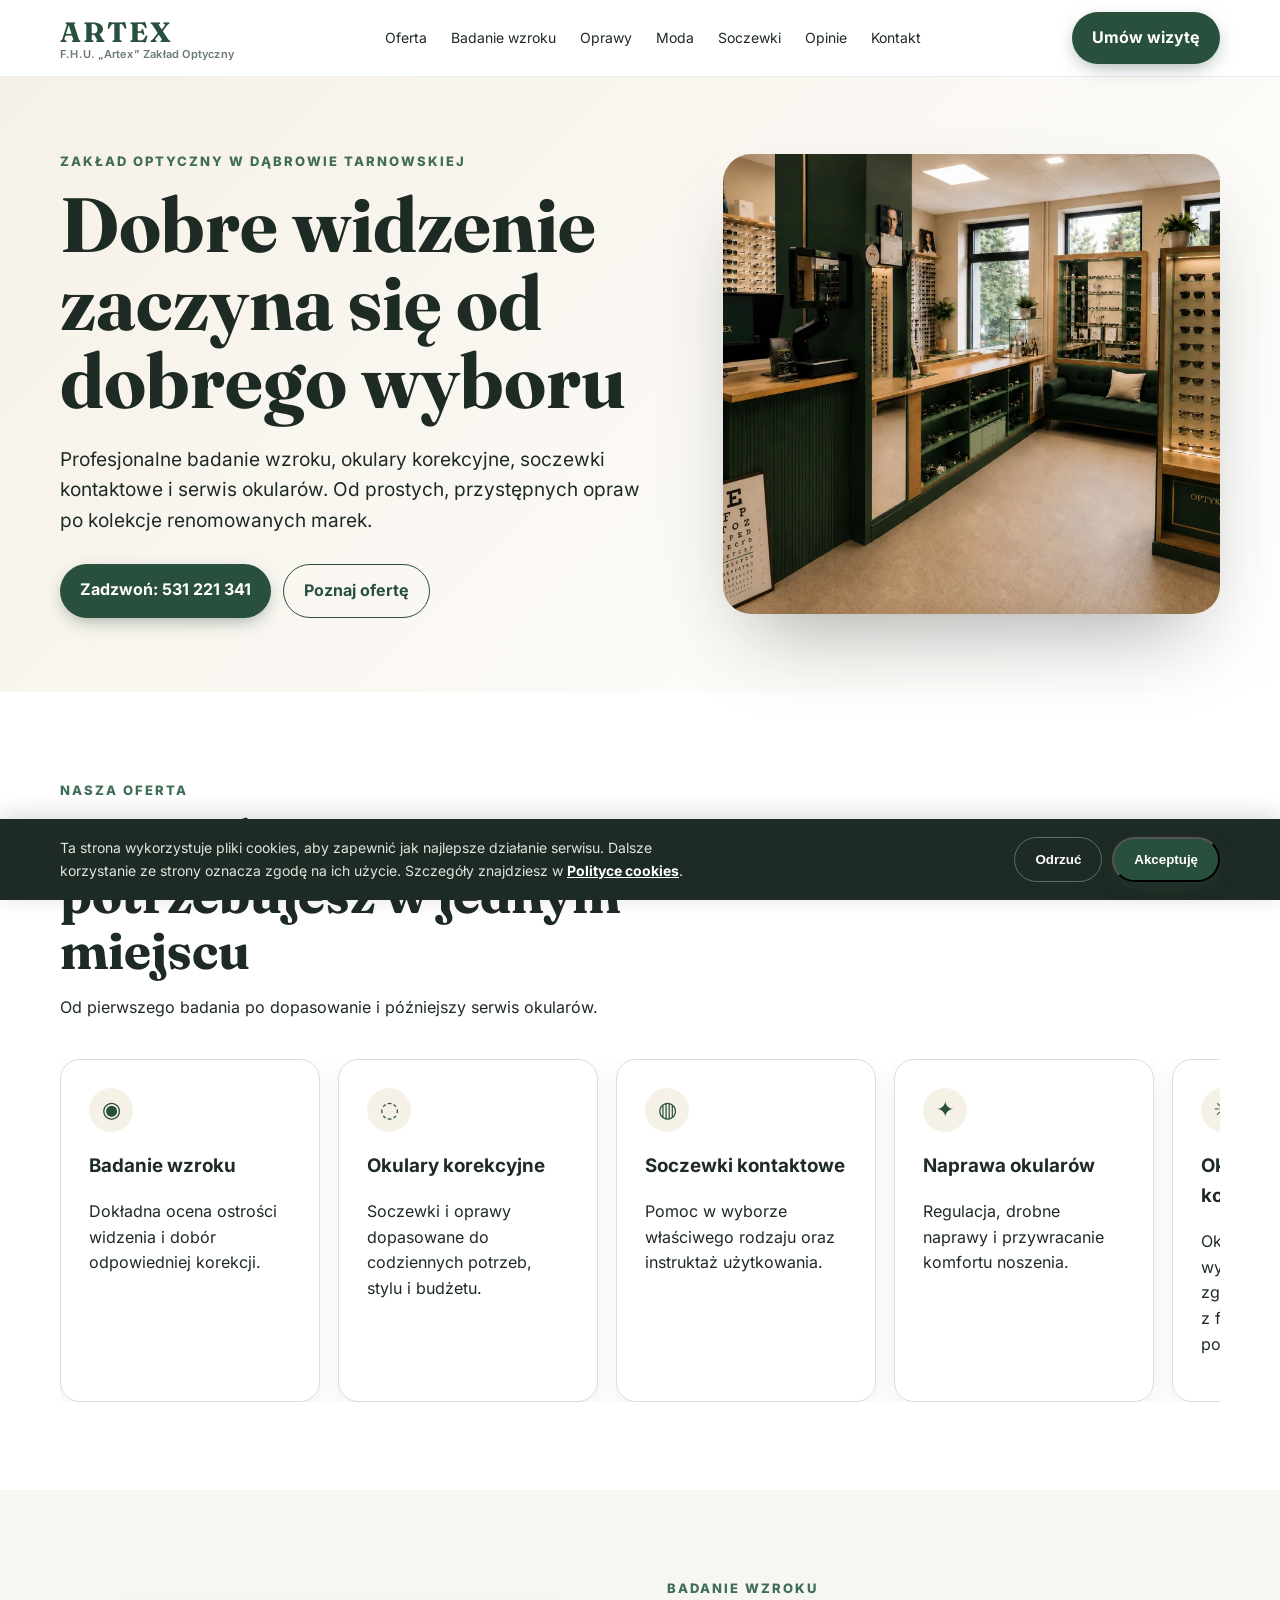
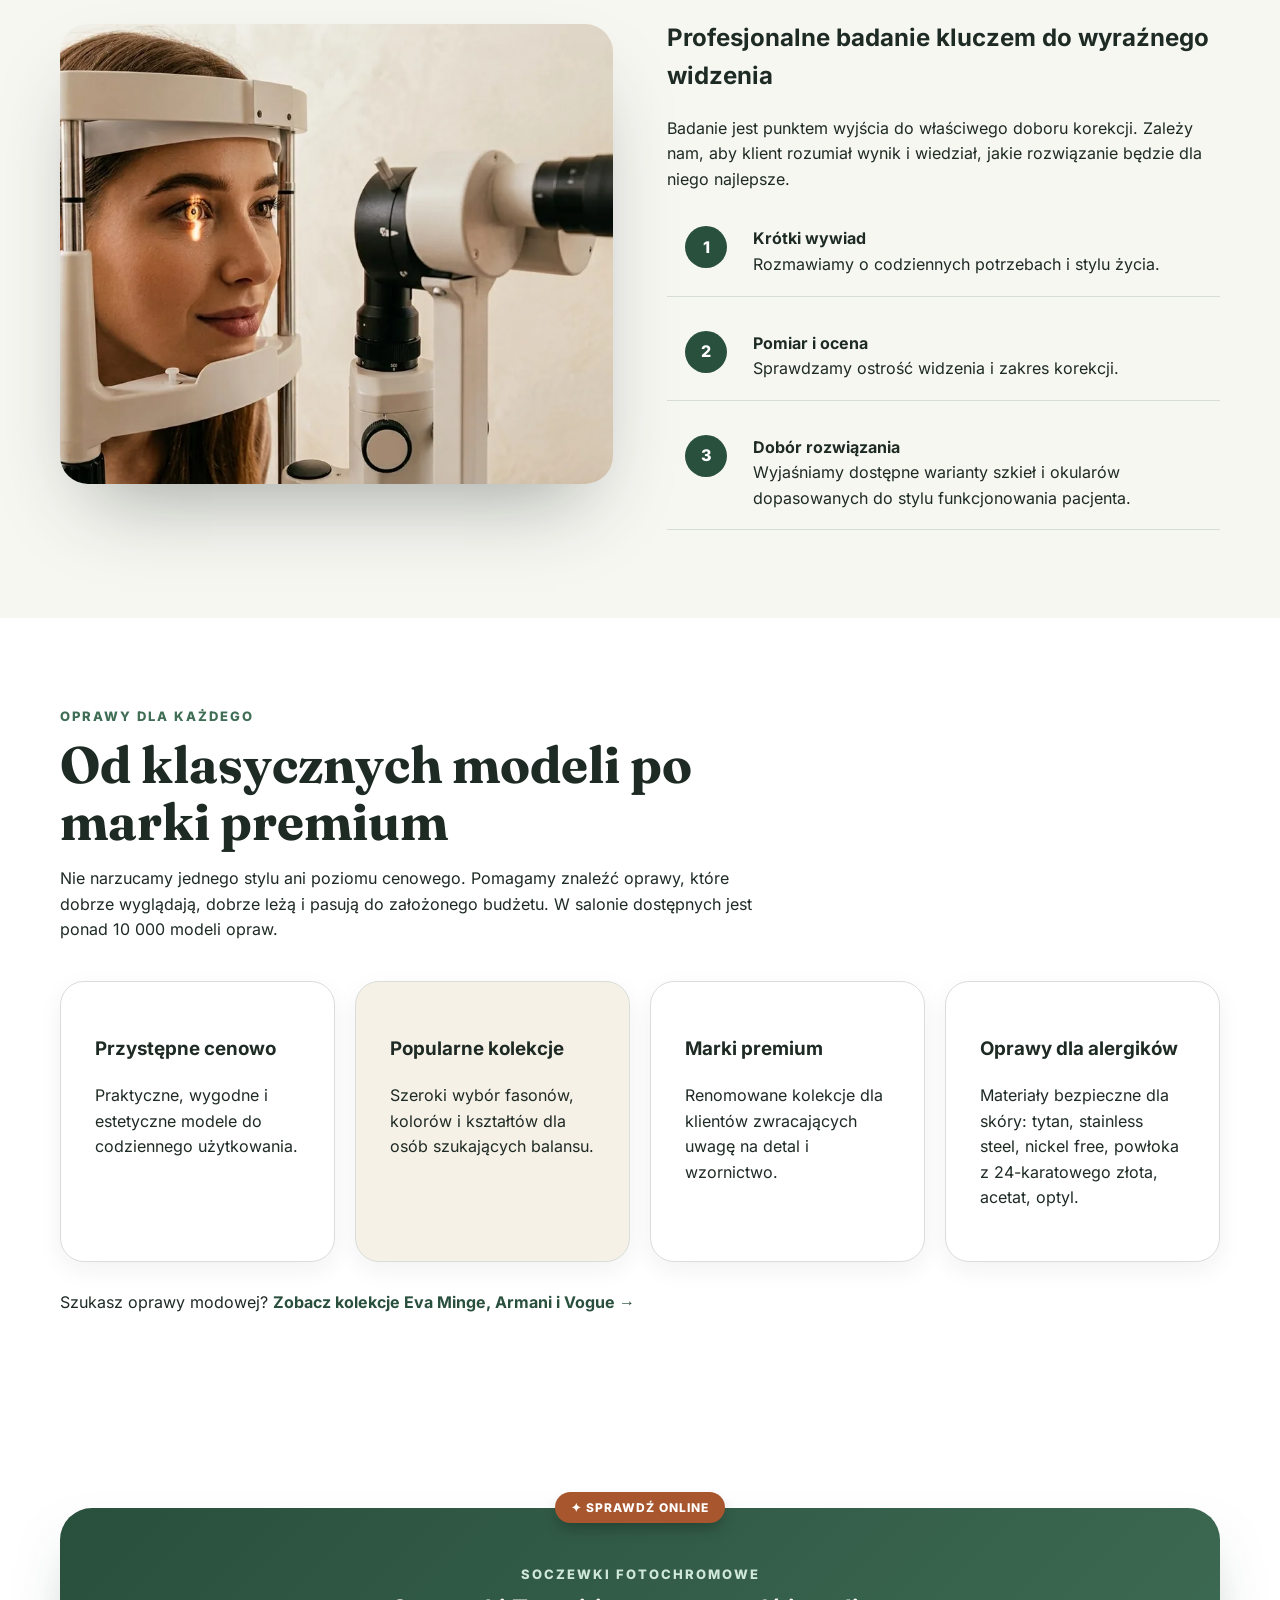
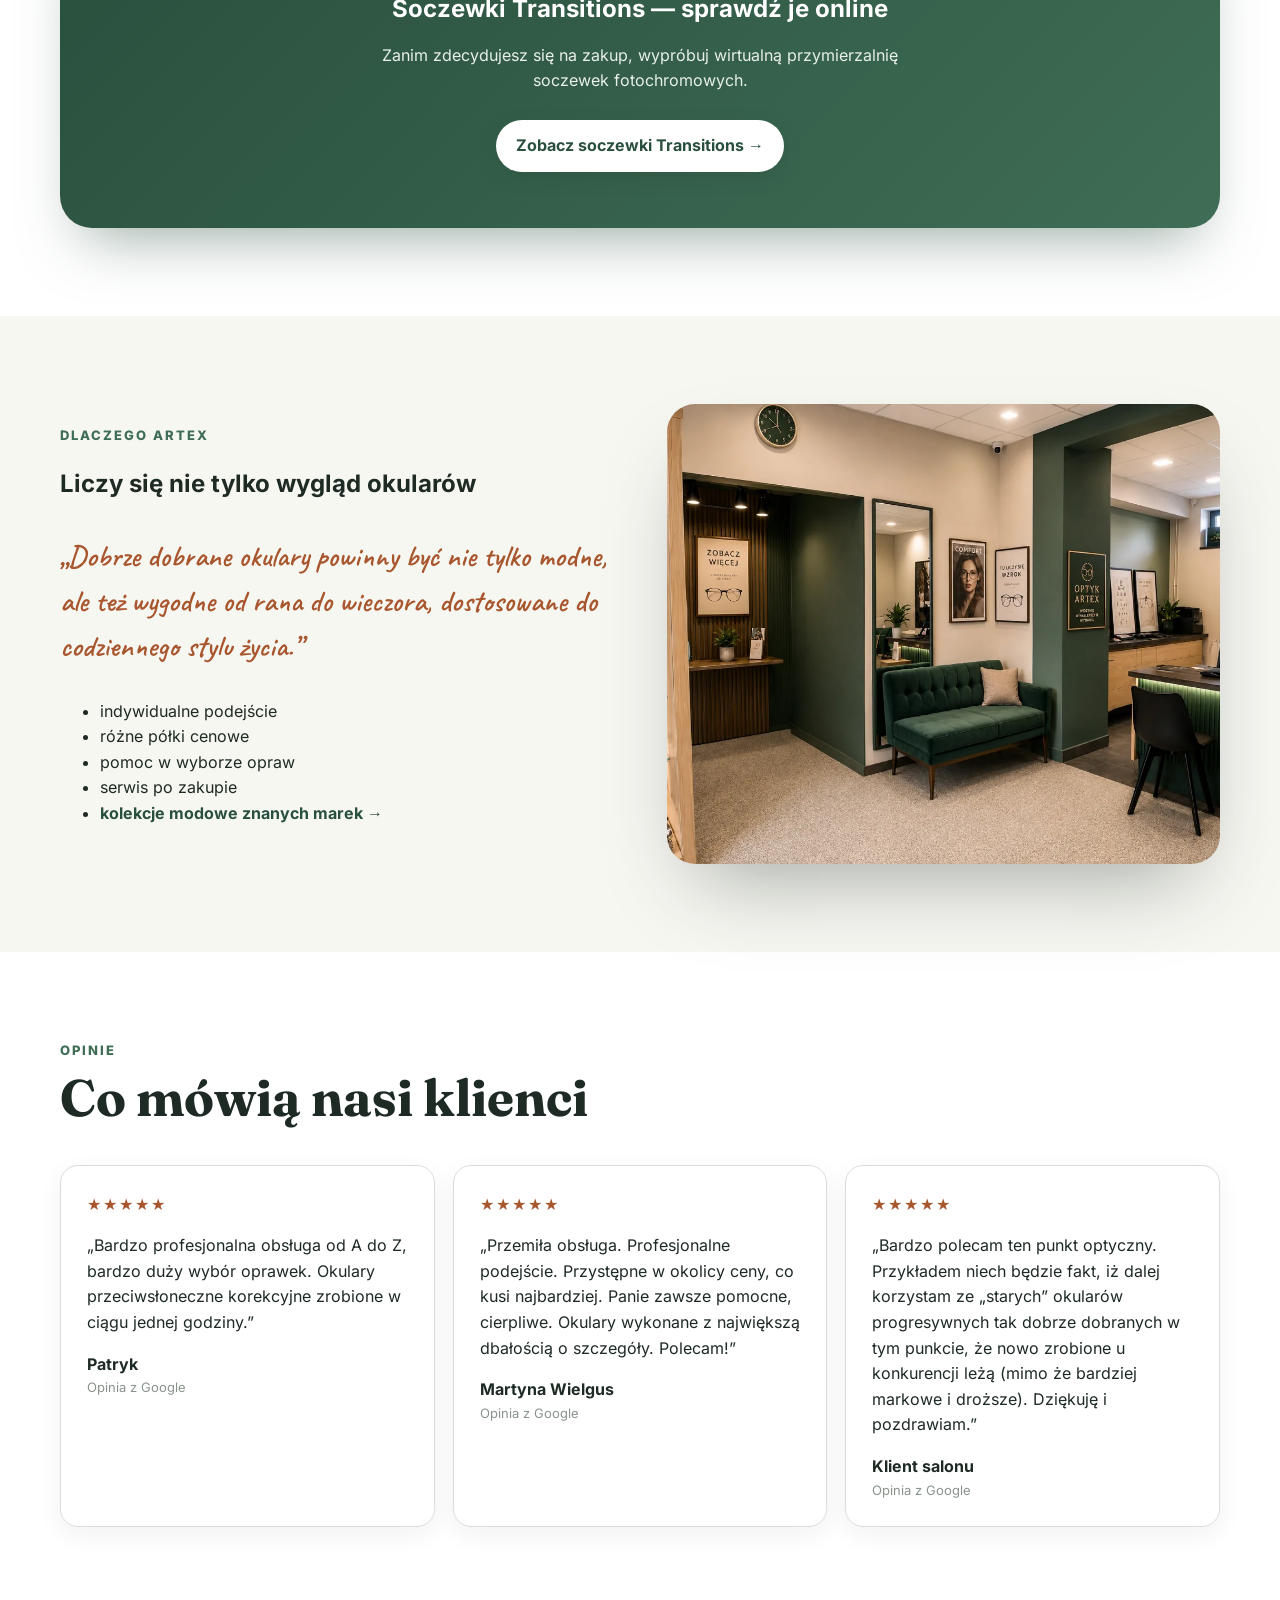
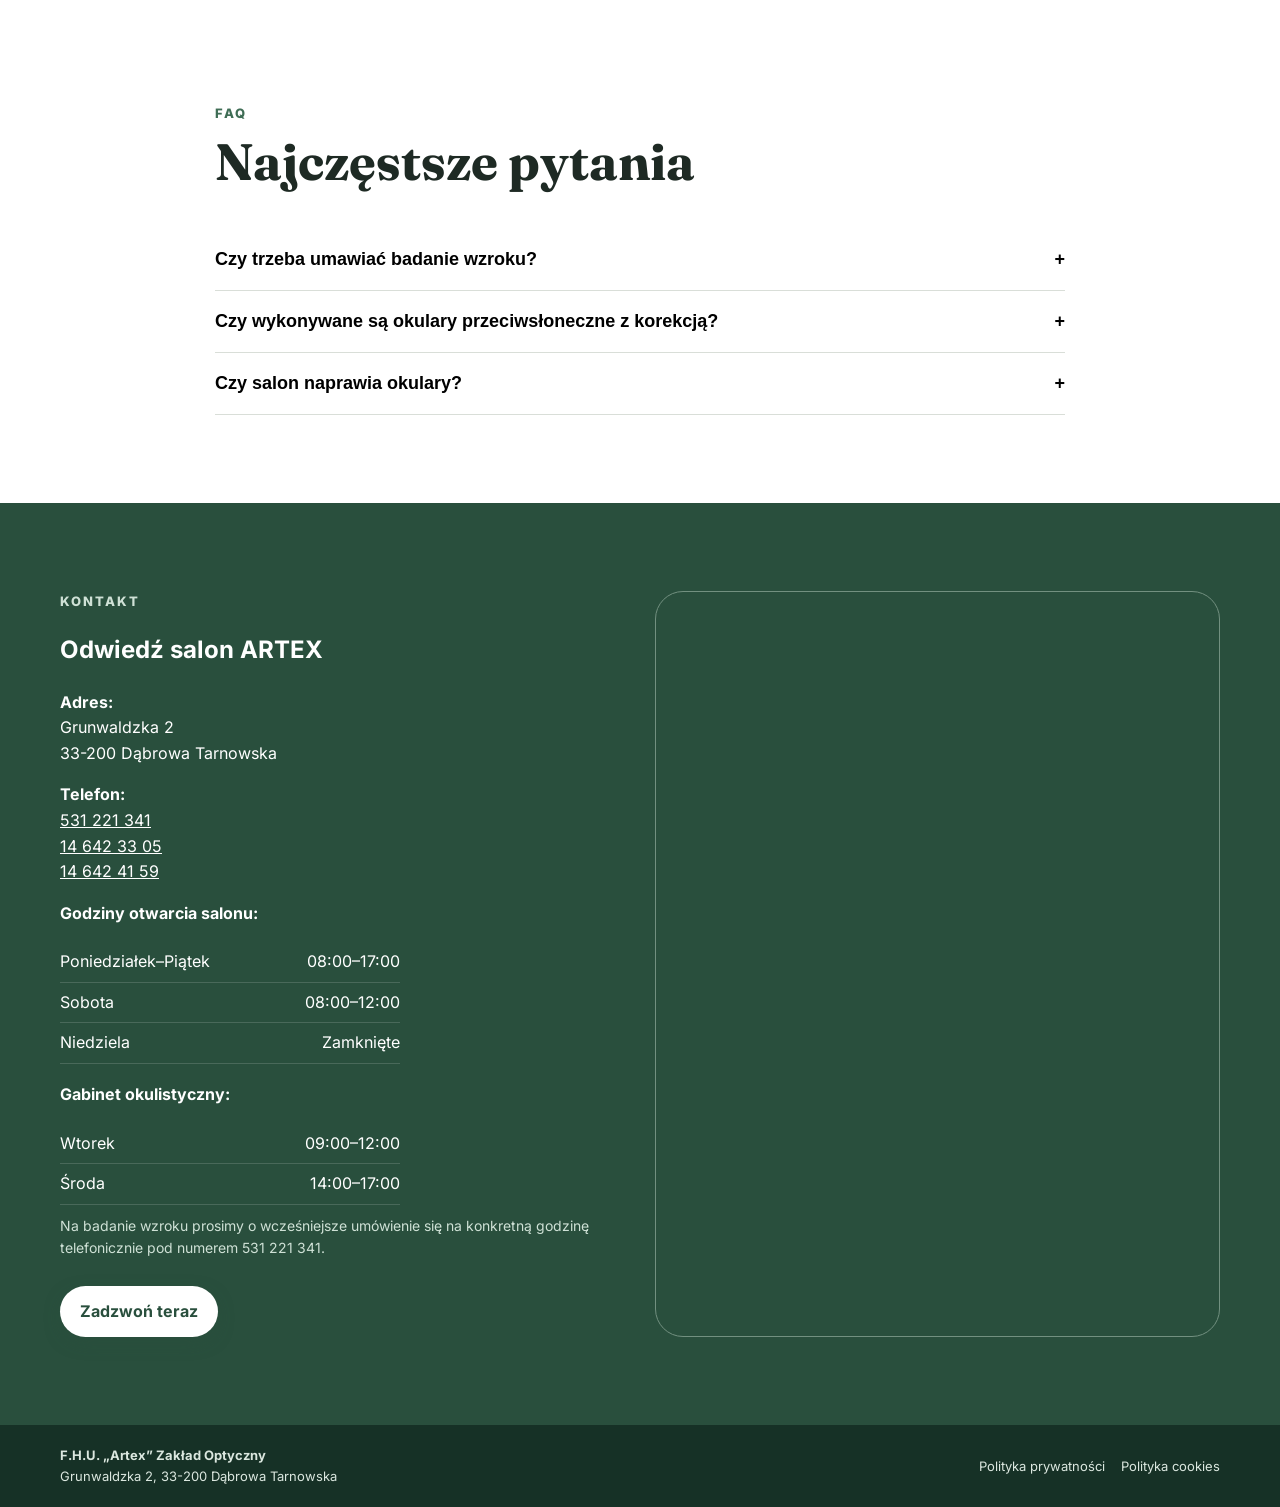
==== index.html @ 6d2b27f8 "Optymalizacja SEO, wydajności i dostępności Adresy i indeksacja: - linki wewnętrzne na czyste adresy" ====
<!doctype html>
<html lang="pl">
<head>
<meta charset="utf-8">
<meta name="viewport" content="width=device-width,initial-scale=1">
<title>Optyk Dąbrowa Tarnowska — ARTEX Zakład Optyczny</title>
<meta name="description" content="F.H.U. „Artex” Zakład Optyczny w Dąbrowie Tarnowskiej — badanie wzroku, okulary korekcyjne, soczewki kontaktowe i naprawa okularów. Ponad 10 000 opraw. Tel. 531 221 341.">
<link rel="canonical" href="https://optyk-artex.pl/">
<meta name="theme-color" content="#294f3d">
<link rel="icon" href="favicon.svg" type="image/svg+xml">
<link rel="apple-touch-icon" href="apple-touch-icon.png">

<meta property="og:type" content="website">
<meta property="og:locale" content="pl_PL">
<meta property="og:site_name" content="ARTEX Zakład Optyczny">
<meta property="og:title" content="Optyk Dąbrowa Tarnowska — ARTEX Zakład Optyczny">
<meta property="og:description" content="Badanie wzroku, okulary korekcyjne, soczewki kontaktowe i naprawa okularów. Ponad 10 000 opraw w salonie przy Grunwaldzkiej 2.">
<meta property="og:url" content="https://optyk-artex.pl/">
<meta property="og:image" content="https://optyk-artex.pl/img/og-artex.jpg">
<meta property="og:image:width" content="1200">
<meta property="og:image:height" content="630">
<meta property="og:image:alt" content="Wnętrze salonu optycznego ARTEX w Dąbrowie Tarnowskiej">
<meta name="twitter:card" content="summary_large_image">

<link rel="preload" as="image" href="img/optyk-artex.webp" fetchpriority="high">
<link rel="preload" as="font" type="font/woff2" href="fonts/inter-var-latin.woff2" crossorigin>
<link rel="preload" as="font" type="font/woff2" href="fonts/fraunces-700-latin.woff2" crossorigin>
<link rel="stylesheet" href="css/style.css">

<script type="application/ld+json">
{
  "@context": "https://schema.org",
  "@graph": [
    {
      "@type": "Optician",
      "@id": "https://optyk-artex.pl/#salon",
      "name": "F.H.U. „Artex” Zakład Optyczny",
      "alternateName": "Optyk ARTEX",
      "url": "https://optyk-artex.pl/",
      "image": "https://optyk-artex.pl/img/og-artex.jpg",
      "logo": "https://optyk-artex.pl/apple-touch-icon.png",
      "description": "Zakład optyczny w Dąbrowie Tarnowskiej: badanie wzroku, okulary korekcyjne, soczewki kontaktowe, okulary przeciwsłoneczne z korekcją i naprawa okularów.",
      "telephone": "+48531221341",
      "additionalProperty": [
        { "@type": "PropertyValue", "name": "Telefon stacjonarny", "value": "+48146423305" },
        { "@type": "PropertyValue", "name": "Telefon stacjonarny", "value": "+48146424159" }
      ],
      "contactPoint": [
        {
          "@type": "ContactPoint",
          "contactType": "customer service",
          "telephone": "+48531221341",
          "availableLanguage": "pl"
        },
        {
          "@type": "ContactPoint",
          "contactType": "customer service",
          "telephone": "+48146423305",
          "availableLanguage": "pl"
        },
        {
          "@type": "ContactPoint",
          "contactType": "customer service",
          "telephone": "+48146424159",
          "availableLanguage": "pl"
        }
      ],
      "sameAs": [
        "https://maps.google.com/?cid=11256137759046834716"
      ],
      "email": "artexzakladoptyczny@gmail.com",
      "vatID": "PL8731335825",
      "taxID": "8731335825",
      "priceRange": "$$",
      "currenciesAccepted": "PLN",
      "address": {
        "@type": "PostalAddress",
        "streetAddress": "Grunwaldzka 2",
        "postalCode": "33-200",
        "addressLocality": "Dąbrowa Tarnowska",
        "addressRegion": "małopolskie",
        "addressCountry": "PL"
      },
      "geo": {
        "@type": "GeoCoordinates",
        "latitude": 50.175195,
        "longitude": 20.984419
      },
      "hasMap": "https://www.google.com/maps/search/?api=1&query=ARTEX+Zak%C5%82ad+Optyczny+Grunwaldzka+2+D%C4%85browa+Tarnowska",
      "areaServed": [
        { "@type": "City", "name": "Dąbrowa Tarnowska" },
        { "@type": "AdministrativeArea", "name": "powiat dąbrowski" }
      ],
      "openingHoursSpecification": [
        {
          "@type": "OpeningHoursSpecification",
          "dayOfWeek": ["Monday","Tuesday","Wednesday","Thursday","Friday"],
          "opens": "08:00",
          "closes": "17:00"
        },
        {
          "@type": "OpeningHoursSpecification",
          "dayOfWeek": "Saturday",
          "opens": "08:00",
          "closes": "12:00"
        }
      ],
      "department": {
        "@type": "MedicalClinic",
        "name": "Gabinet okulistyczny ARTEX",
        "description": "Badanie wzroku po wcześniejszym umówieniu telefonicznym pod numerem 531 221 341.",
        "telephone": "+48531221341",
        "address": {
          "@type": "PostalAddress",
          "streetAddress": "Grunwaldzka 2",
          "postalCode": "33-200",
          "addressLocality": "Dąbrowa Tarnowska",
          "addressRegion": "małopolskie",
          "addressCountry": "PL"
        },
        "openingHoursSpecification": [
          {
            "@type": "OpeningHoursSpecification",
            "dayOfWeek": "Tuesday",
            "opens": "09:00",
            "closes": "12:00"
          },
          {
            "@type": "OpeningHoursSpecification",
            "dayOfWeek": "Wednesday",
            "opens": "14:00",
            "closes": "17:00"
          }
        ]
      },
      "hasOfferCatalog": {
        "@type": "OfferCatalog",
        "name": "Usługi salonu optycznego ARTEX",
        "itemListElement": [
          { "@type": "Offer", "itemOffered": { "@type": "Service", "name": "Badanie wzroku" } },
          { "@type": "Offer", "itemOffered": { "@type": "Service", "name": "Okulary korekcyjne" } },
          { "@type": "Offer", "itemOffered": { "@type": "Service", "name": "Soczewki kontaktowe" } },
          { "@type": "Offer", "itemOffered": { "@type": "Service", "name": "Okulary przeciwsłoneczne z korekcją" } },
          { "@type": "Offer", "itemOffered": { "@type": "Service", "name": "Naprawa i serwis okularów" } }
        ]
      }
    },
    {
      "@type": "WebSite",
      "@id": "https://optyk-artex.pl/#strona",
      "url": "https://optyk-artex.pl/",
      "name": "ARTEX Zakład Optyczny",
      "inLanguage": "pl-PL",
      "publisher": { "@id": "https://optyk-artex.pl/#salon" }
    },
    {
      "@type": "FAQPage",
      "@id": "https://optyk-artex.pl/#faq",
      "mainEntity": [
        {
          "@type": "Question",
          "name": "Czy trzeba umawiać badanie wzroku?",
          "acceptedAnswer": {
            "@type": "Answer",
            "text": "Tak. Badania wzroku wykonujemy we wtorki w godz. 09:00–12:00 oraz w środy w godz. 14:00–17:00. Prosimy o wcześniejsze umówienie się na konkretną godzinę telefonicznie pod numerem 531 221 341."
          }
        },
        {
          "@type": "Question",
          "name": "Czy wykonywane są okulary przeciwsłoneczne z korekcją?",
          "acceptedAnswer": {
            "@type": "Answer",
            "text": "Tak. Okulary słoneczne wykonujemy z korekcją z recepty pacjenta wraz z filtrami UV, możliwe jest wykonanie również okularów sportowych a także z polaryzacją."
          }
        },
        {
          "@type": "Question",
          "name": "Czy salon naprawia okulary?",
          "acceptedAnswer": {
            "@type": "Answer",
            "text": "Tak. Salon oferuje kompleksową obsługę posprzedażową: regulację, naprawę zauszników i flexów, czyszczenie oraz wymianę wsporników (potocznie „nosków”)."
          }
        }
      ]
    }
  ]
}
</script>
</head>
<body>

<nav class="nav"><div class="wrap">
  <a class="brand" href="/">
    <span class="logo">ARTEX</span>
    <span class="legal-name">F.H.U. „Artex” Zakład Optyczny</span>
  </a>
  <div class="links" id="navLinks">
    <a href="/#oferta">Oferta</a>
    <a href="/#badanie">Badanie wzroku</a>
    <a href="/#oprawy">Oprawy</a>
    <a href="/moda">Moda</a>
    <a href="/soczewki">Soczewki</a>
    <a href="/#opinie">Opinie</a>
    <a href="/#kontakt">Kontakt</a>
  </div>
  <div class="nav-actions">
    <a class="btn" href="tel:531221341">Umów wizytę</a>
    <button class="menu-toggle" id="menuToggle" aria-label="Otwórz menu" aria-expanded="false">☰</button>
  </div>
</div></nav>

<header class="hero"><div class="wrap hero-grid">
  <div>
    <div class="eyebrow">Zakład Optyczny w Dąbrowie Tarnowskiej</div>
    <h1>Dobre widzenie zaczyna się od dobrego wyboru</h1>
    <p>Profesjonalne badanie wzroku, okulary korekcyjne, soczewki kontaktowe i serwis okularów. Od prostych, przystępnych opraw po kolekcje renomowanych marek.</p>
    <div class="actions">
      <a class="btn" href="tel:531221341">Zadzwoń: 531 221 341</a>
      <a class="btn alt" href="#oferta">Poznaj ofertę</a>
    </div>
  </div>
  <div class="photo"><img src="img/optyk-artex.webp" alt="Wnętrze salonu optycznego ARTEX przy Grunwaldzkiej 2 w Dąbrowie Tarnowskiej" width="1056" height="784" fetchpriority="high" decoding="async"></div>
</div></header>

<section id="oferta"><div class="wrap">
  <div class="section-head">
    <div class="eyebrow">Nasza oferta</div>
    <h2>Wszystko, czego potrzebujesz w jednym miejscu</h2>
    <p>Od pierwszego badania po dopasowanie i późniejszy serwis okularów.</p>
  </div>
  <div class="cards">
    <article class="card"><div class="icon">◉</div><h3>Badanie wzroku</h3><p>Dokładna ocena ostrości widzenia i dobór odpowiedniej korekcji.</p></article>
    <article class="card"><div class="icon">◌</div><h3>Okulary korekcyjne</h3><p>Soczewki i oprawy dopasowane do codziennych potrzeb, stylu i budżetu.</p></article>
    <article class="card"><div class="icon">◍</div><h3>Soczewki kontaktowe</h3><p>Pomoc w wyborze właściwego rodzaju oraz instruktaż użytkowania.</p></article>
    <article class="card"><div class="icon">✦</div><h3>Naprawa okularów</h3><p>Regulacja, drobne naprawy i przywracanie komfortu noszenia.</p></article>
    <article class="card"><div class="icon">☀</div><h3>Okulary słoneczne z korekcją</h3><p>Okulary przeciwsłoneczne wykonane z korekcją zgodną z receptą klienta, z filtrami UV oraz opcją polaryzacji.</p></article>
  </div>
</div></section>

<section id="badanie" class="soft"><div class="wrap split">
  <div class="photo"><img src="img/badanie-wzroku.webp" alt="Badanie wzroku na lampie szczelinowej w gabinecie salonu ARTEX" width="1200" height="655" loading="lazy" decoding="async"></div>
  <div>
    <div class="eyebrow">Badanie wzroku</div>
    <h2>Profesjonalne badanie kluczem do wyraźnego widzenia</h2>
    <p>Badanie jest punktem wyjścia do właściwego doboru korekcji. Zależy nam, aby klient rozumiał wynik i wiedział, jakie rozwiązanie będzie dla niego najlepsze.</p>
    <div class="steps">
      <div class="step"><div class="num">1</div><div><b>Krótki wywiad</b><br>Rozmawiamy o codziennych potrzebach i stylu życia.</div></div>
      <div class="step"><div class="num">2</div><div><b>Pomiar i ocena</b><br>Sprawdzamy ostrość widzenia i zakres korekcji.</div></div>
      <div class="step"><div class="num">3</div><div><b>Dobór rozwiązania</b><br>Wyjaśniamy dostępne warianty szkieł i okularów dopasowanych do stylu funkcjonowania pacjenta.</div></div>
    </div>
  </div>
</div></section>

<section id="oprawy"><div class="wrap">
  <div class="section-head">
    <div class="eyebrow">Oprawy dla każdego</div>
    <h2>Od klasycznych modeli po marki premium</h2>
    <p>Nie narzucamy jednego stylu ani poziomu cenowego. Pomagamy znaleźć oprawy, które dobrze wyglądają, dobrze leżą i pasują do założonego budżetu. W salonie dostępnych jest ponad 10 000 modeli opraw.</p>
  </div>
  <div class="range">
    <article><h3>Przystępne cenowo</h3><p>Praktyczne, wygodne i estetyczne modele do codziennego użytkowania.</p></article>
    <article><h3>Popularne kolekcje</h3><p>Szeroki wybór fasonów, kolorów i kształtów dla osób szukających balansu.</p></article>
    <article><h3>Marki premium</h3><p>Renomowane kolekcje dla klientów zwracających uwagę na detal i wzornictwo.</p></article>
    <article><h3>Oprawy dla alergików</h3><p>Materiały bezpieczne dla skóry: tytan, stainless steel, nickel free, powłoka z 24-karatowego złota, acetat, optyl.</p></article>
  </div>
  <p style="margin-top:28px">Szukasz oprawy modowej? <a href="/moda" style="color:var(--g);font-weight:700">Zobacz kolekcje Eva Minge, Armani i Vogue →</a></p>
</div></section>

<section><div class="wrap">
  <div class="transitions-banner">
    <div class="transitions-badge">✦ Sprawdź online</div>
    <div class="eyebrow">Soczewki fotochromowe</div>
    <h2>Soczewki Transitions — sprawdź je online</h2>
    <p>Zanim zdecydujesz się na zakup, wypróbuj wirtualną przymierzalnię soczewek fotochromowych.</p>
    <a class="btn" href="/soczewki">Zobacz soczewki Transitions →</a>
  </div>
</div></section>

<section class="soft"><div class="wrap split">
  <div>
    <div class="eyebrow">Dlaczego ARTEX</div>
    <h2>Liczy się nie tylko wygląd okularów</h2>
    <p class="quote">„Dobrze dobrane okulary powinny być nie tylko modne, ale też wygodne od rana do wieczora, dostosowane do codziennego stylu życia.”</p>
    <ul>
      <li>indywidualne podejście</li>
      <li>różne półki cenowe</li>
      <li>pomoc w wyborze opraw</li>
      <li>serwis po zakupie</li>
      <li><a href="/moda" style="color:var(--g);font-weight:700">kolekcje modowe znanych marek →</a></li>
    </ul>
  </div>
  <div class="photo"><img src="img/okulista-artex.webp" alt="Ekspozycja opraw okularowych w salonie ARTEX" width="1156" height="872" loading="lazy" decoding="async"></div>
</div></section>

<section id="opinie"><div class="wrap">
  <div class="section-head">
    <div class="eyebrow">Opinie</div>
    <h2>Co mówią nasi klienci</h2>
  </div>
  <div class="reviews">
    <div class="review">
      <div class="stars">★★★★★</div>
      <p>„Bardzo profesjonalna obsługa od A do Z, bardzo duży wybór oprawek. Okulary przeciwsłoneczne korekcyjne zrobione w ciągu jednej godziny.”</p>
      <b>Patryk</b><div class="source">Opinia z Google</div>
    </div>
    <div class="review">
      <div class="stars">★★★★★</div>
      <p>„Przemiła obsługa. Profesjonalne podejście. Przystępne w okolicy ceny, co kusi najbardziej. Panie zawsze pomocne, cierpliwe. Okulary wykonane z największą dbałością o szczegóły. Polecam!”</p>
      <b>Martyna Wielgus</b><div class="source">Opinia z Google</div>
    </div>
    <div class="review">
      <div class="stars">★★★★★</div>
      <p>„Bardzo polecam ten punkt optyczny. Przykładem niech będzie fakt, iż dalej korzystam ze „starych” okularów progresywnych tak dobrze dobranych w tym punkcie, że nowo zrobione u konkurencji leżą (mimo że bardziej markowe i droższe). Dziękuję i pozdrawiam.”</p>
      <b>Klient salonu</b><div class="source">Opinia z Google</div>
    </div>
  </div>
</div></section>

<section><div class="wrap faq">
  <div class="section-head">
    <div class="eyebrow">FAQ</div>
    <h2>Najczęstsze pytania</h2>
  </div>
  <div class="faq-item">
    <button class="faq-q" aria-expanded="false" aria-controls="faq-a1" id="faq-q1">Czy trzeba umawiać badanie wzroku?<span aria-hidden="true">+</span></button>
    <div class="faq-a" id="faq-a1" role="region" aria-labelledby="faq-q1">Tak. Badania wzroku wykonujemy we wtorki w godz. 09:00–12:00 oraz w środy w godz. 14:00–17:00. Prosimy o wcześniejsze umówienie się na konkretną godzinę telefonicznie pod numerem 531 221 341.</div>
  </div>
  <div class="faq-item">
    <button class="faq-q" aria-expanded="false" aria-controls="faq-a2" id="faq-q2">Czy wykonywane są okulary przeciwsłoneczne z korekcją?<span aria-hidden="true">+</span></button>
    <div class="faq-a" id="faq-a2" role="region" aria-labelledby="faq-q2">Tak. Okulary słoneczne wykonujemy z korekcją z recepty pacjenta wraz z filtrami UV, możliwe jest wykonanie również okularów sportowych a także z polaryzacją.</div>
  </div>
  <div class="faq-item">
    <button class="faq-q" aria-expanded="false" aria-controls="faq-a3" id="faq-q3">Czy salon naprawia okulary?<span aria-hidden="true">+</span></button>
    <div class="faq-a" id="faq-a3" role="region" aria-labelledby="faq-q3">Tak. Salon oferuje kompleksową obsługę posprzedażową: regulację, naprawę zauszników i flexów, czyszczenie oraz wymianę wsporników (potocznie „nosków”).</div>
  </div>
</div></section>

<section id="kontakt" class="contact"><div class="wrap contact-grid">
  <div>
    <div class="eyebrow" style="color:#cfe1d6">Kontakt</div>
    <h2>Odwiedź salon ARTEX</h2>
    <p><b>Adres:</b><br>Grunwaldzka 2<br>33-200 Dąbrowa Tarnowska</p>
    <p><b>Telefon:</b><br><a href="tel:531221341" style="color:white;text-decoration:underline">531 221 341</a><br><a href="tel:146423305" style="color:white;text-decoration:underline">14 642 33 05</a><br><a href="tel:146424159" style="color:white;text-decoration:underline">14 642 41 59</a></p>
    <p><b>Godziny otwarcia salonu:</b></p>
    <ul class="hours">
      <li><span>Poniedziałek–Piątek</span><span>08:00–17:00</span></li>
      <li><span>Sobota</span><span>08:00–12:00</span></li>
      <li><span>Niedziela</span><span>Zamknięte</span></li>
    </ul>
    <p style="margin-top:18px"><b>Gabinet okulistyczny:</b></p>
    <ul class="hours">
      <li><span>Wtorek</span><span>09:00–12:00</span></li>
      <li><span>Środa</span><span>14:00–17:00</span></li>
    </ul>
    <p style="margin-top:10px;font-size:14px;color:#cfe1d6">Na badanie wzroku prosimy o wcześniejsze umówienie się na konkretną godzinę telefonicznie pod numerem 531 221 341.</p>
    <a class="btn" style="background:white;color:var(--g);margin-top:12px" href="tel:531221341">Zadzwoń teraz</a>
  </div>
  <div class="map-embed"><iframe src="https://www.google.com/maps/embed?pb=!1m18!1m12!1m3!1d3463.5591225397366!2d20.984419100000004!3d50.175194999999995!2m3!1f0!2f0!3f0!3m2!1i1024!2i768!4f13.1!3m3!1m2!1s0x473d7f13b22c8687%3A0x9c35d5a77ed91a1c!2s%22ARTEX%22%20Zak%C5%82ad%20Optyczny!5e1!3m2!1spl!2spl!4v1786120829022!5m2!1spl!2spl" allowfullscreen="" loading="lazy" referrerpolicy="strict-origin-when-cross-origin" title="Mapa – salon ARTEX Zakład Optyczny, Grunwaldzka 2, Dąbrowa Tarnowska"></iframe></div>
</div></section>

<footer class="footer"><div class="wrap">
  <div><b>F.H.U. „Artex” Zakład Optyczny</b><br>Grunwaldzka 2, 33-200 Dąbrowa Tarnowska</div>
  <div class="footer-links">
    <a href="/polityka-prywatnosci">Polityka prywatności</a>
    <a href="/polityka-cookies">Polityka cookies</a>
  </div>
</div></footer>

<script src="js/main.js" defer></script>
</body>
</html>
---- css/style.css ----
/* Fonty hostowane lokalnie (SIL Open Font License).
   Obciete do znakow lacinskich i polskich; Inter jako font zmienny. */
@font-face{font-family:'Inter';font-style:normal;font-weight:100 900;font-display:swap;src:url('../fonts/inter-var-latin.woff2') format('woff2');unicode-range:U+0000-00FF, U+0131, U+0152-0153, U+02BB-02BC, U+02C6, U+02DA, U+02DC, U+0304, U+0308, U+0329, U+2000-206F, U+20AC, U+2122, U+2191, U+2193, U+2212, U+2215, U+FEFF, U+FFFD}
@font-face{font-family:'Inter';font-style:normal;font-weight:100 900;font-display:swap;src:url('../fonts/inter-var-latin-ext.woff2') format('woff2');unicode-range:U+0100-02BA, U+02BD-02C5, U+02C7-02CC, U+02CE-02D7, U+02DD-02FF, U+0304, U+0308, U+0329, U+1D00-1DBF, U+1E00-1E9F, U+1EF2-1EFF, U+2020, U+20A0-20AB, U+20AD-20C0, U+2113, U+2C60-2C7F, U+A720-A7FF}
@font-face{font-family:'Fraunces';font-style:normal;font-weight:700;font-display:swap;src:url('../fonts/fraunces-700-latin.woff2') format('woff2');unicode-range:U+0000-00FF, U+0131, U+0152-0153, U+02BB-02BC, U+02C6, U+02DA, U+02DC, U+0304, U+0308, U+0329, U+2000-206F, U+20AC, U+2122, U+2191, U+2193, U+2212, U+2215, U+FEFF, U+FFFD}
@font-face{font-family:'Fraunces';font-style:normal;font-weight:700;font-display:swap;src:url('../fonts/fraunces-700-latin-ext.woff2') format('woff2');unicode-range:U+0100-02BA, U+02BD-02C5, U+02C7-02CC, U+02CE-02D7, U+02DD-02FF, U+0304, U+0308, U+0329, U+1D00-1DBF, U+1E00-1E9F, U+1EF2-1EFF, U+2020, U+20A0-20AB, U+20AD-20C0, U+2113, U+2C60-2C7F, U+A720-A7FF}
@font-face{font-family:'Caveat';font-style:normal;font-weight:600;font-display:swap;src:url('../fonts/caveat-600-latin.woff2') format('woff2');unicode-range:U+0000-00FF, U+0131, U+0152-0153, U+02BB-02BC, U+02C6, U+02DA, U+02DC, U+0304, U+0308, U+0329, U+2000-206F, U+20AC, U+2122, U+2191, U+2193, U+2212, U+2215, U+FEFF, U+FFFD}
@font-face{font-family:'Caveat';font-style:normal;font-weight:600;font-display:swap;src:url('../fonts/caveat-600-latin-ext.woff2') format('woff2');unicode-range:U+0100-02BA, U+02BD-02C5, U+02C7-02CC, U+02CE-02D7, U+02DD-02FF, U+0304, U+0308, U+0329, U+1D00-1DBF, U+1E00-1E9F, U+1EF2-1EFF, U+2020, U+20A0-20AB, U+20AD-20C0, U+2113, U+2C60-2C7F, U+A720-A7FF}
:root{--g:#294f3d;--g2:#3f6d55;--accent:#a8562e;--cream:#f6f1e7;--ink:#1e2a24;--line:#d9ded8;--white:#fff;--display:"Fraunces","Georgia",serif;--hand:"Caveat","Segoe Script",cursive}
*{box-sizing:border-box}
html{scroll-behavior:smooth}
body{margin:0;font-family:Inter,Arial,sans-serif;color:var(--ink);background:#fff;line-height:1.6;overflow-x:hidden}
a{text-decoration:none;color:inherit}
.wrap{width:min(1160px,92%);margin:auto}

.nav{position:sticky;top:0;z-index:20;background:rgba(255,255,255,.96);border-bottom:1px solid #eee}
.nav .wrap{min-height:76px;display:flex;align-items:center;justify-content:space-between;gap:12px;padding:12px 0}
.brand{display:flex;flex-direction:column;line-height:1.15;min-width:0;flex:0 1 auto}
.logo{font-family:var(--display);font-size:28px;font-weight:700;letter-spacing:2px;color:var(--g);white-space:nowrap}
.legal-name{font-size:11px;letter-spacing:.2px;color:#6b7c72;font-weight:600;white-space:nowrap;overflow:hidden;text-overflow:ellipsis;max-width:100%}
.links{display:flex;gap:24px;font-size:14px}
.links a.active{color:var(--g);font-weight:700}
.nav-actions{display:flex;align-items:center;gap:10px;flex-shrink:0}
.menu-toggle{display:none;width:44px;height:44px;border:1px solid var(--line);background:none;border-radius:10px;cursor:pointer;font-size:20px;color:var(--g);align-items:center;justify-content:center}

.btn{display:inline-block;padding:13px 20px;border-radius:999px;background:var(--g);color:white;font-weight:700;box-shadow:0 6px 20px -6px rgba(41,79,61,.55);transition:transform .2s ease,box-shadow .2s ease}
.btn:hover{transform:translateY(-2px);box-shadow:0 10px 24px -6px rgba(41,79,61,.65)}
.btn.alt{background:transparent;color:var(--g);border:1px solid var(--g);box-shadow:none}
.btn.alt:hover{background:var(--g);color:#fff}

.hero{background:linear-gradient(135deg,var(--cream),#fff);padding:74px 0}
.hero-grid{display:grid;grid-template-columns:1.1fr .9fr;gap:56px;align-items:center}
.eyebrow{font-size:13px;letter-spacing:2px;text-transform:uppercase;color:var(--g2);font-weight:800}
.hero h1{font:700 clamp(44px,6vw,78px)/1.02 var(--display);margin:14px 0 24px}
.hero p{font-size:19px;max-width:630px}
.actions{display:flex;gap:12px;margin-top:28px;flex-wrap:wrap}
.placeholder{min-height:460px;border:1px dashed #8fa697;background:repeating-linear-gradient(45deg,#eef2ed,#eef2ed 12px,#f7f9f6 12px,#f7f9f6 24px);display:grid;place-items:center;border-radius:28px;color:var(--g);text-align:center;font-weight:700}
.photo{border-radius:28px;overflow:hidden;min-height:460px;box-shadow:0 40px 80px -30px rgba(30,42,36,.4)}
.photo img{display:block;width:100%;height:100%;min-height:460px;object-fit:cover}

section{padding:88px 0}
.section-head{max-width:720px;margin-bottom:38px}
.section-head h2{font:700 clamp(34px,4vw,52px)/1.1 var(--display);margin:10px 0}

.cards{display:flex;gap:18px;overflow-x:auto;cursor:grab;scroll-snap-type:x proximity;-webkit-overflow-scrolling:touch;scrollbar-width:none}
.cards.dragging{cursor:grabbing;scroll-snap-type:none;user-select:none}
.cards .card{flex:0 0 260px;scroll-snap-align:start}
.cards::-webkit-scrollbar{display:none}
.card{border:1px solid var(--line);border-radius:20px;padding:28px;background:#fff;box-shadow:0 8px 24px rgba(30,42,36,.06);transition:transform .25s ease,box-shadow .25s ease}
.card:hover{transform:translateY(-4px);box-shadow:0 16px 32px rgba(30,42,36,.14)}
.card .icon{width:44px;height:44px;border-radius:50%;display:grid;place-items:center;background:var(--cream);color:var(--g);font-size:22px}

.split{display:grid;grid-template-columns:1fr 1fr;gap:54px;align-items:center}
.soft{background:#f7f7f2}
.steps{display:grid;gap:16px}
.step{display:grid;grid-template-columns:52px 1fr;gap:16px;padding:18px;border-bottom:1px solid #d7ddd7}
.num{width:42px;height:42px;border-radius:50%;background:var(--g);color:white;display:grid;place-items:center;font-weight:800}

.range{display:grid;grid-template-columns:repeat(4,1fr);gap:20px}
.range article{padding:34px;border-radius:24px;background:white;border:1px solid var(--line);box-shadow:0 8px 24px rgba(30,42,36,.06);transition:transform .25s ease,box-shadow .25s ease}
.range article:hover{transform:translateY(-4px);box-shadow:0 16px 32px rgba(30,42,36,.14)}
.range article:nth-child(2){background:var(--cream)}

.quote{font:600 30px/1.5 var(--hand);color:var(--accent)}

.transitions-banner{position:relative;text-align:center;padding:56px 40px;border-radius:32px;background:linear-gradient(135deg,var(--g),var(--g2));color:#fff;box-shadow:0 30px 60px -24px rgba(41,79,61,.5)}
.transitions-banner .eyebrow{color:#cfe8da}
.transitions-banner h2{color:#fff;margin:6px 0 14px}
.transitions-banner p{margin:0 auto 26px;max-width:560px;color:#e7f0ea}
.transitions-banner .btn{background:#fff;color:var(--g)}
.transitions-banner .btn:hover{background:#f2f2f2;color:var(--g)}
.transitions-badge{position:absolute;top:-16px;left:50%;transform:translateX(-50%);background:var(--accent);color:#fff;font-size:12px;font-weight:800;letter-spacing:1px;text-transform:uppercase;padding:6px 16px;border-radius:999px;box-shadow:0 8px 16px -4px rgba(0,0,0,.3)}

.brands{display:grid;grid-template-columns:repeat(auto-fit,minmax(220px,1fr));gap:18px}
.brand-card{border:1px solid var(--line);border-radius:20px;overflow:hidden;background:#fff;box-shadow:0 8px 24px rgba(30,42,36,.06);transition:transform .25s ease,box-shadow .25s ease}
.brand-card:hover{transform:translateY(-4px);box-shadow:0 16px 32px rgba(30,42,36,.14)}
.brand-card .placeholder{min-height:240px;border-radius:0;border:0}
.logo-tile{min-height:240px;display:flex;align-items:center;justify-content:center;background:#111}
.logo-tile.light{background:#fff}
.logo-tile img{width:auto;height:auto;max-width:60%;max-height:144px;object-fit:contain}
.brand-info{padding:22px}

.reviews{display:grid;grid-template-columns:repeat(3,1fr);gap:18px}
.review{padding:26px;border-radius:18px;background:white;border:1px solid var(--line);box-shadow:0 8px 24px rgba(30,42,36,.06);transition:transform .25s ease,box-shadow .25s ease}
.review:hover{transform:translateY(-4px);box-shadow:0 16px 32px rgba(30,42,36,.14)}
.review .stars{color:var(--accent);letter-spacing:2px}
.review .source{color:#8a948d;font-size:13px}

.faq{max-width:850px}
.faq-item{border-bottom:1px solid var(--line)}
.faq-q{width:100%;border:0;background:none;padding:20px 0;display:flex;justify-content:space-between;font-size:18px;text-align:left;font-weight:700;cursor:pointer}
.faq-a{display:none;padding:0 0 20px;color:#53615a}
.faq-item.open .faq-a{display:block}

.contact{background:var(--g);color:white}
.contact-grid{display:grid;grid-template-columns:1fr 1fr;gap:30px;align-items:stretch}
.contact .placeholder{min-height:320px;background:#244636;border-color:#729080;color:#fff}
.map-embed{position:relative;min-height:320px;border-radius:28px;overflow:hidden;border:1px solid #729080}
.map-embed iframe{position:absolute;inset:0;width:100%;height:100%;border:0}
.map-fallback{position:absolute;inset:0;display:flex;flex-direction:column;align-items:center;justify-content:center;text-align:center;gap:14px;padding:24px;color:#fff}
.map-fallback p{margin:0;max-width:320px;font-size:14px;color:#cfe1d6}
.hours{list-style:none;padding:0;margin:14px 0 0}
.hours li{display:flex;justify-content:space-between;gap:16px;max-width:340px;padding:7px 0;border-bottom:1px solid rgba(255,255,255,.15)}

.footer{background:#163126;color:#dbe7df;padding:20px 0;font-size:13px}
.footer .wrap{display:flex;justify-content:space-between;align-items:center;gap:16px 24px;flex-wrap:wrap}
.footer b{font-size:13px;font-weight:700}
.footer-links{display:flex;gap:16px}
.footer-links a:hover{text-decoration:underline}

.notfound{max-width:720px;padding:20px 0 10px}
.notfound h1{font:700 clamp(38px,5vw,64px)/1.05 var(--display);margin:14px 0 20px}
.notfound p{font-size:18px}
.range article h3 a{color:var(--g);text-decoration:underline;text-underline-offset:3px}
.range article h3 a:hover{color:var(--g2)}
.notfound-kontakt{margin-top:40px;padding:26px 28px;border-radius:20px;background:var(--cream);font-size:15px}
.notfound-kontakt p{margin:0 0 10px}
.notfound-kontakt p:last-child{margin-bottom:0}
.notfound-kontakt a{color:var(--g);font-weight:700;text-decoration:underline}

.legal{max-width:760px;margin:0 auto}
.legal h2{font:700 26px/1.3 var(--display);margin:40px 0 14px}
.legal h2:first-of-type{margin-top:0}
.legal h3{font-size:17px;margin:22px 0 8px}
.legal p{margin:0 0 14px}
.legal ul{margin:0 0 14px;padding-left:20px}
.legal li{margin-bottom:6px}
.legal .updated{color:#8a948d;font-size:14px;margin-bottom:30px}

.cookie-banner{position:fixed;left:0;right:0;bottom:0;z-index:50;background:var(--ink);color:#fff;box-shadow:0 -4px 24px rgba(0,0,0,.15)}
.cookie-banner-inner{display:flex;align-items:center;justify-content:space-between;gap:20px;flex-wrap:wrap;padding:18px 0}
.cookie-banner p{margin:0;font-size:14px;color:#dbe7df;max-width:640px}
.cookie-banner p a{color:#fff;font-weight:700;text-decoration:underline}
.cookie-banner-actions{display:flex;gap:10px;flex-shrink:0}
.cookie-banner .btn.alt{border-color:#5c6f66;color:#fff}

@media(max-width:1100px){
  .range{grid-template-columns:repeat(2,1fr)}
  .brands{grid-template-columns:1fr 1fr}
  .links{gap:15px;font-size:13px}
  .links a{white-space:nowrap}
}
@media(max-width:850px){
  .links{position:absolute;top:100%;left:0;right:0;background:#fff;flex-direction:column;gap:0;padding:8px 0;border-bottom:1px solid #eee;display:none}
  .links.open{display:flex}
  .links a{padding:14px 24px}
  .menu-toggle{display:flex}
  .hero-grid,.split,.contact-grid{grid-template-columns:1fr}
  .cards .card{flex-basis:70%}
  .range,.reviews,.brands{grid-template-columns:1fr}
  .placeholder{min-height:320px}
  .legal-name{max-width:150px}
  .nav-actions .btn{padding:11px 16px;font-size:13px}
  .hero{padding-top:48px}
}
@media(max-width:560px){
  .cards .card{flex-basis:82%}
  .hero h1{font-size:46px}
}
@media(max-width:400px){
  .legal-name{display:none}
  .nav .wrap{gap:8px}
  .nav-actions{gap:6px}
  .nav-actions .btn{padding:9px 12px;font-size:12px}
  .logo{font-size:24px}
}
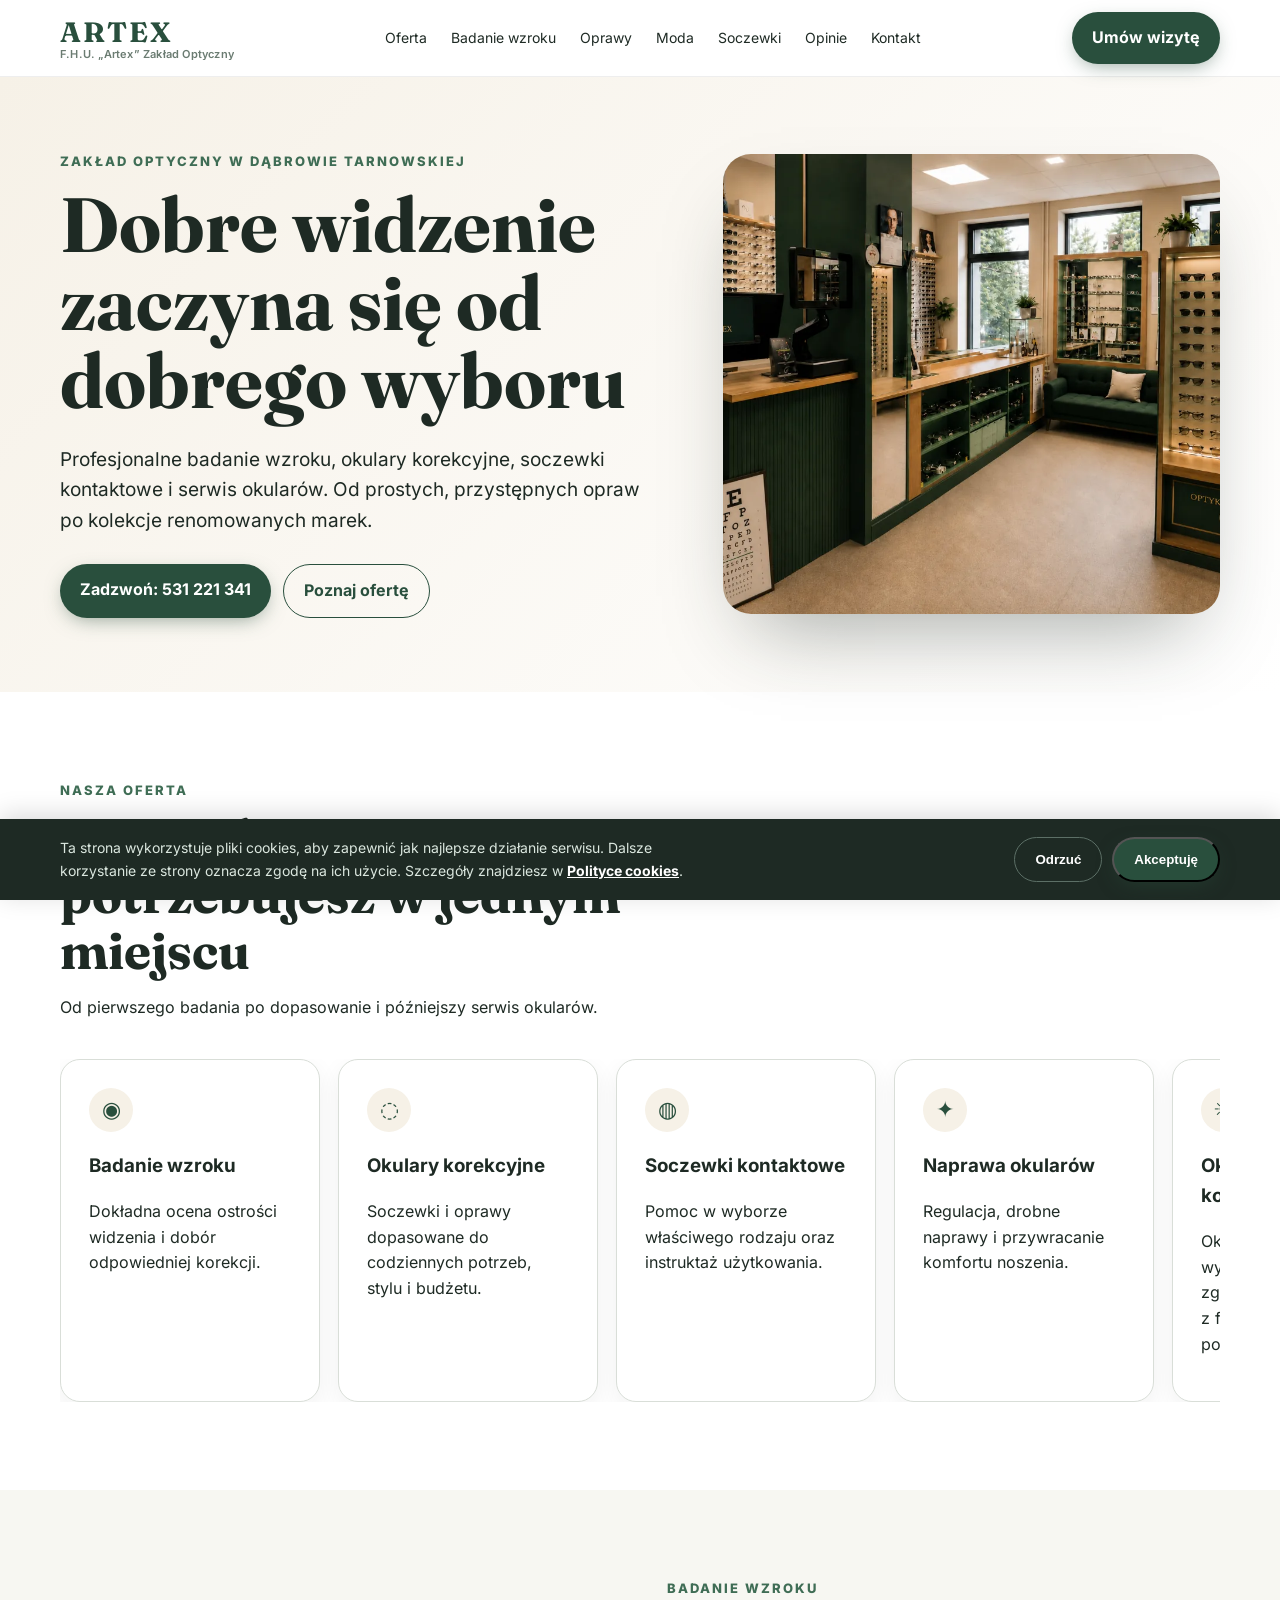
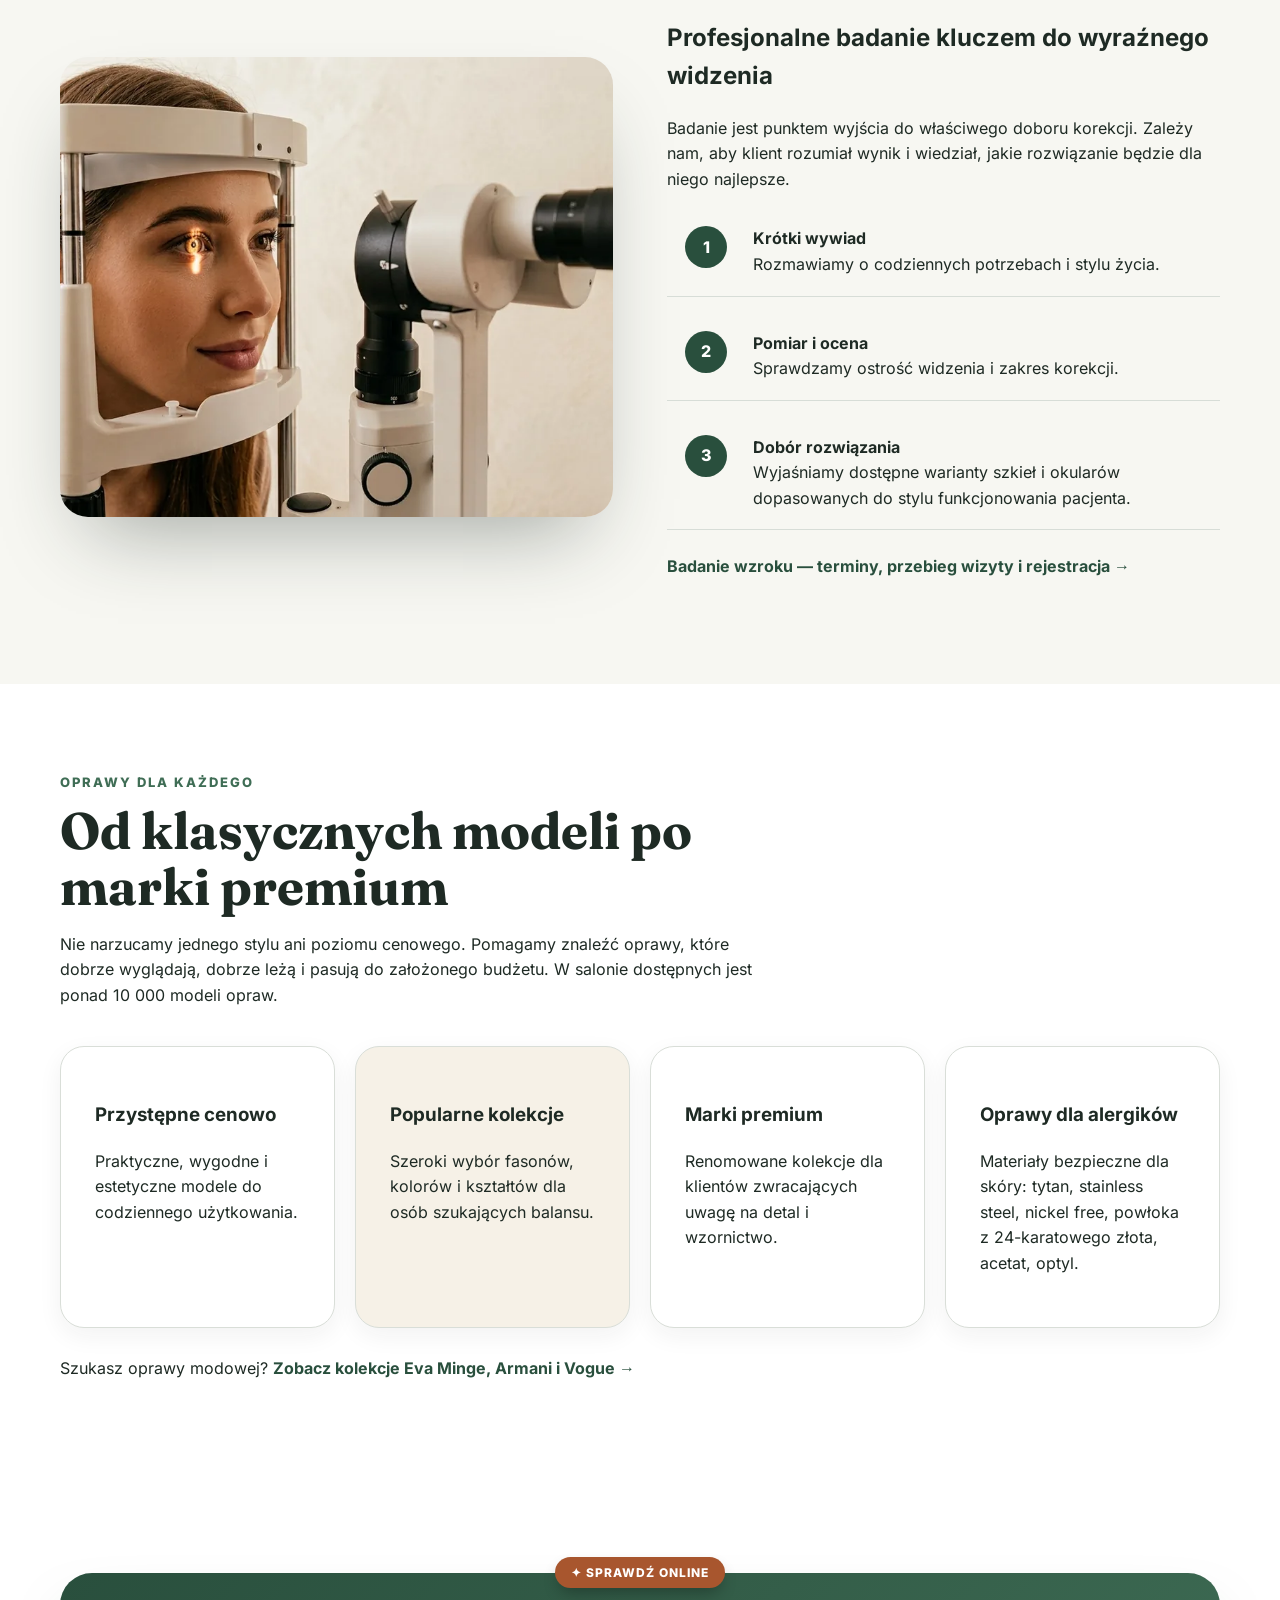
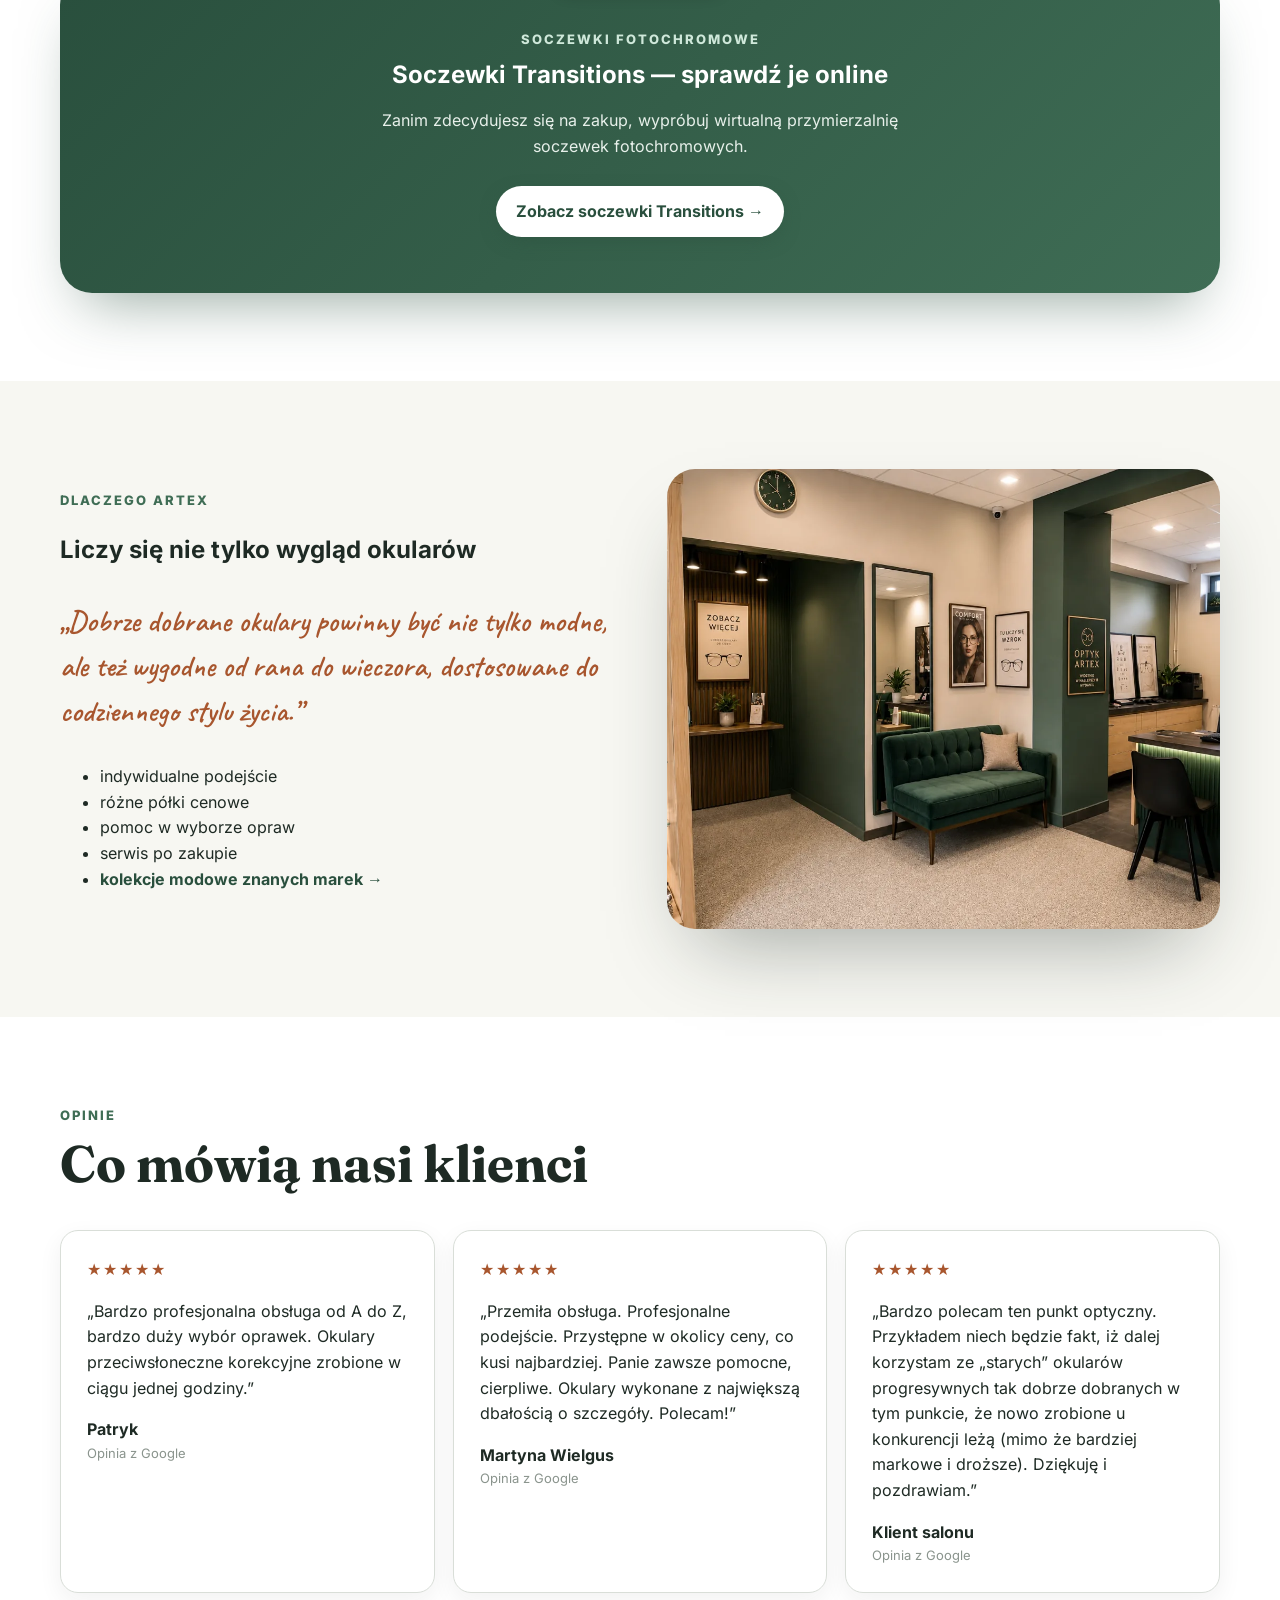
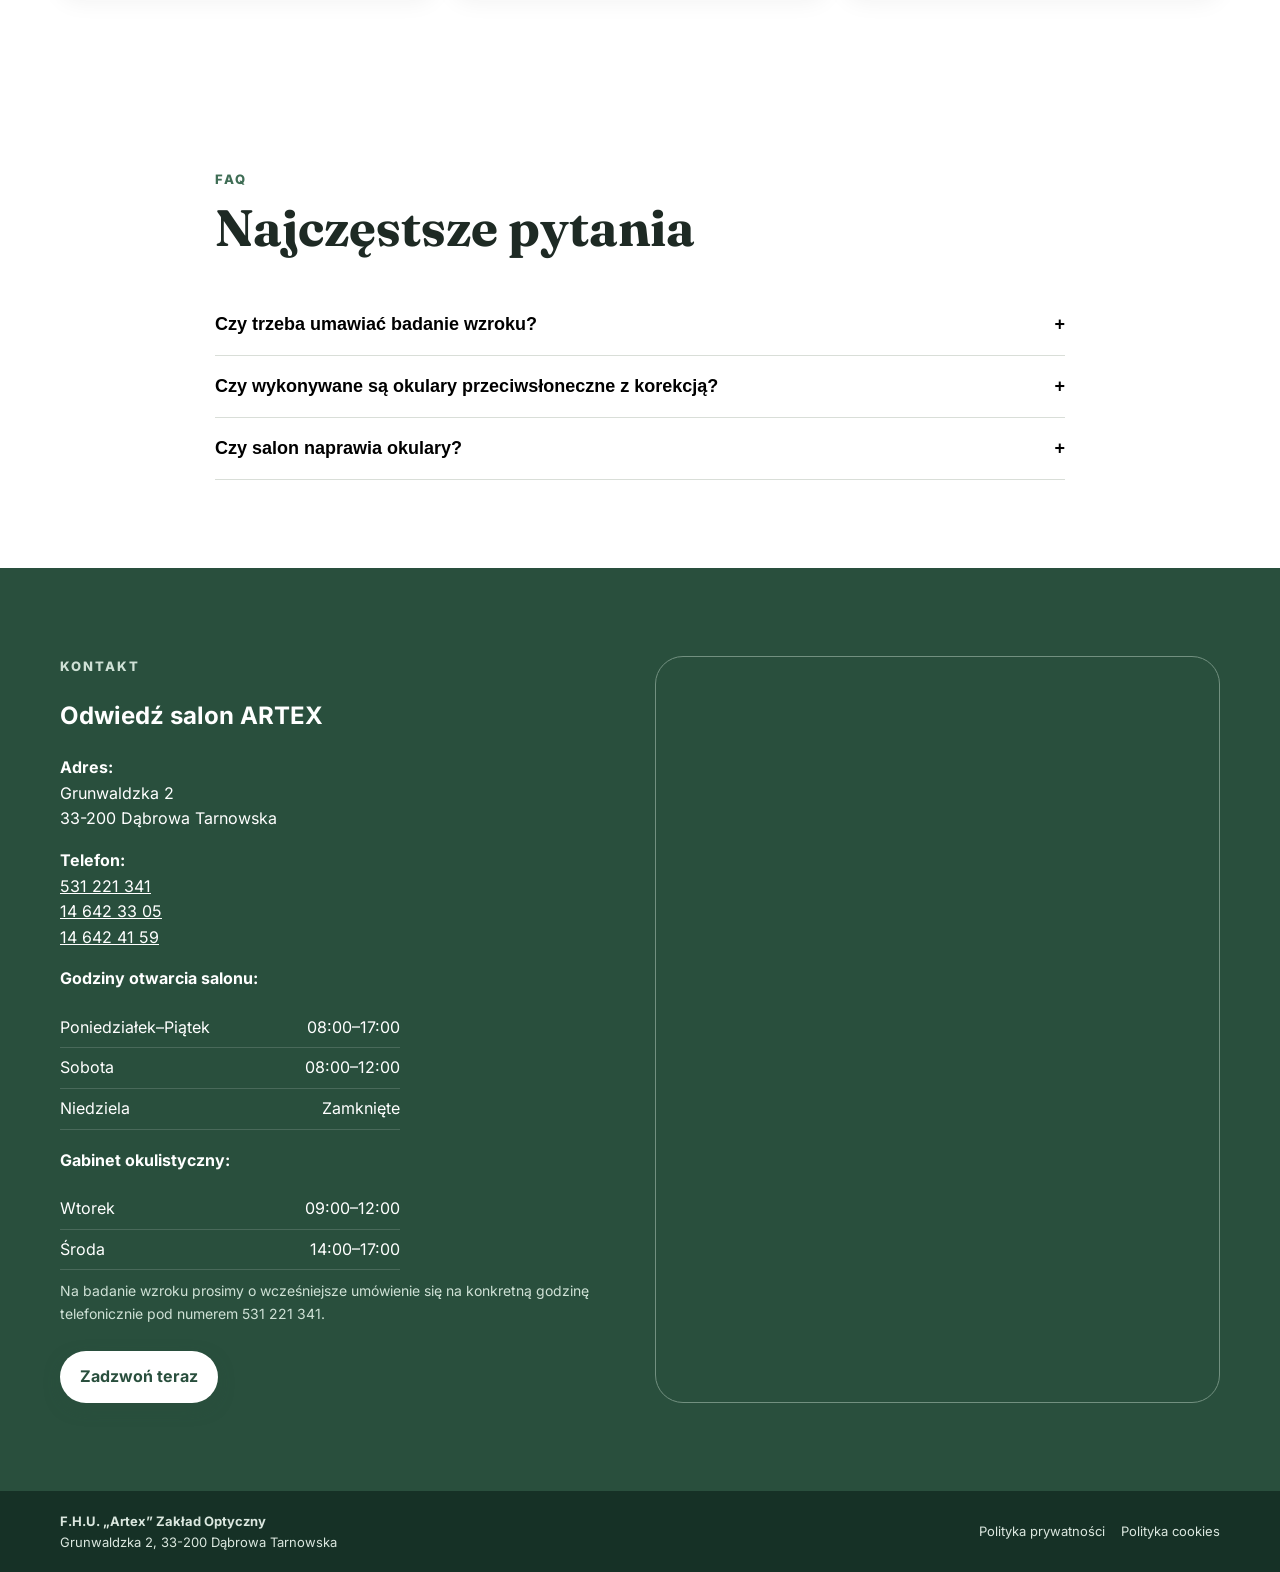
==== commit e4f7a5e4: "Strona o badaniu wzroku pod frazy lokalne Nowa podstrona /badanie-wzroku — pierwsza treść celowana w" ====
--- a/index.html
+++ b/index.html
@@ -196,7 +196,7 @@
   </a>
   <div class="links" id="navLinks">
     <a href="/#oferta">Oferta</a>
-    <a href="/#badanie">Badanie wzroku</a>
+    <a href="/badanie-wzroku">Badanie wzroku</a>
     <a href="/#oprawy">Oprawy</a>
     <a href="/moda">Moda</a>
     <a href="/soczewki">Soczewki</a>
@@ -248,6 +248,7 @@
       <div class="step"><div class="num">2</div><div><b>Pomiar i ocena</b><br>Sprawdzamy ostrość widzenia i zakres korekcji.</div></div>
       <div class="step"><div class="num">3</div><div><b>Dobór rozwiązania</b><br>Wyjaśniamy dostępne warianty szkieł i okularów dopasowanych do stylu funkcjonowania pacjenta.</div></div>
     </div>
+    <p style="margin-top:24px"><a href="/badanie-wzroku" style="color:var(--g);font-weight:700">Badanie wzroku — terminy, przebieg wizyty i rejestracja →</a></p>
   </div>
 </div></section>
 
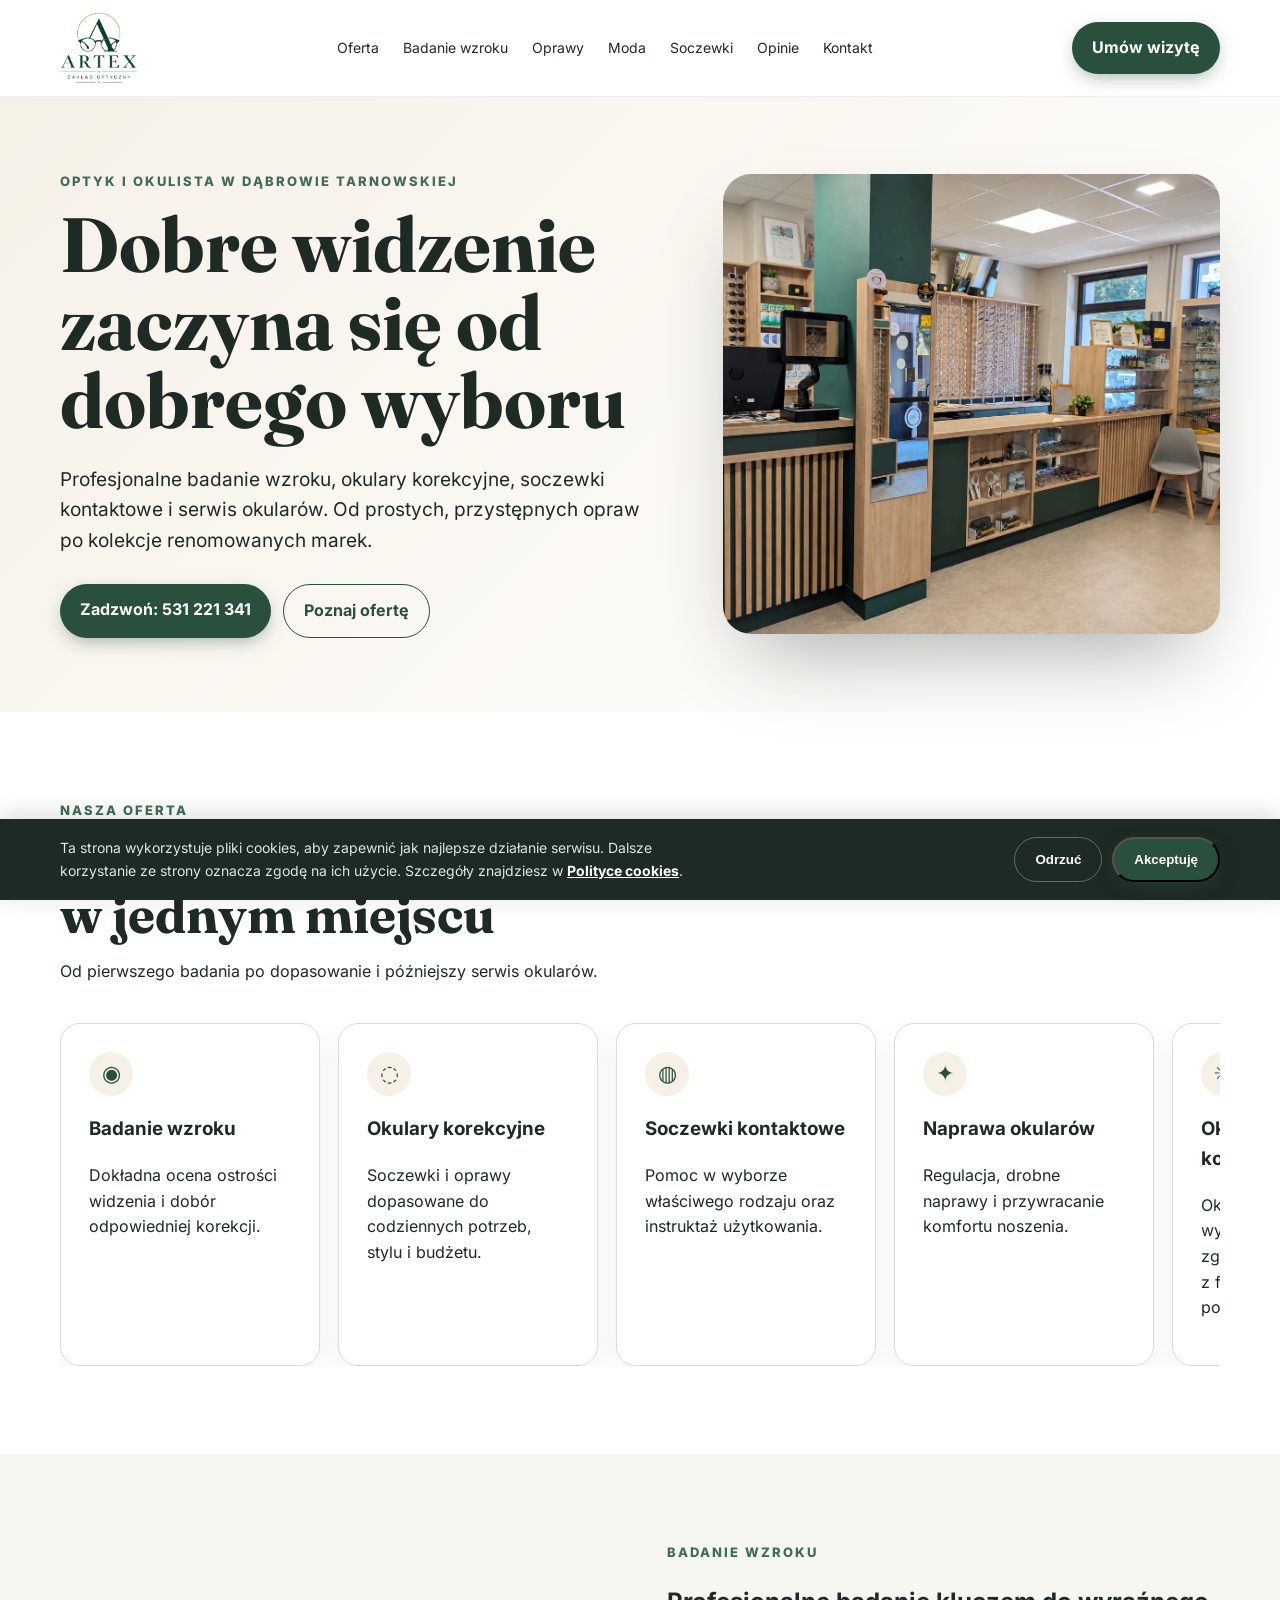
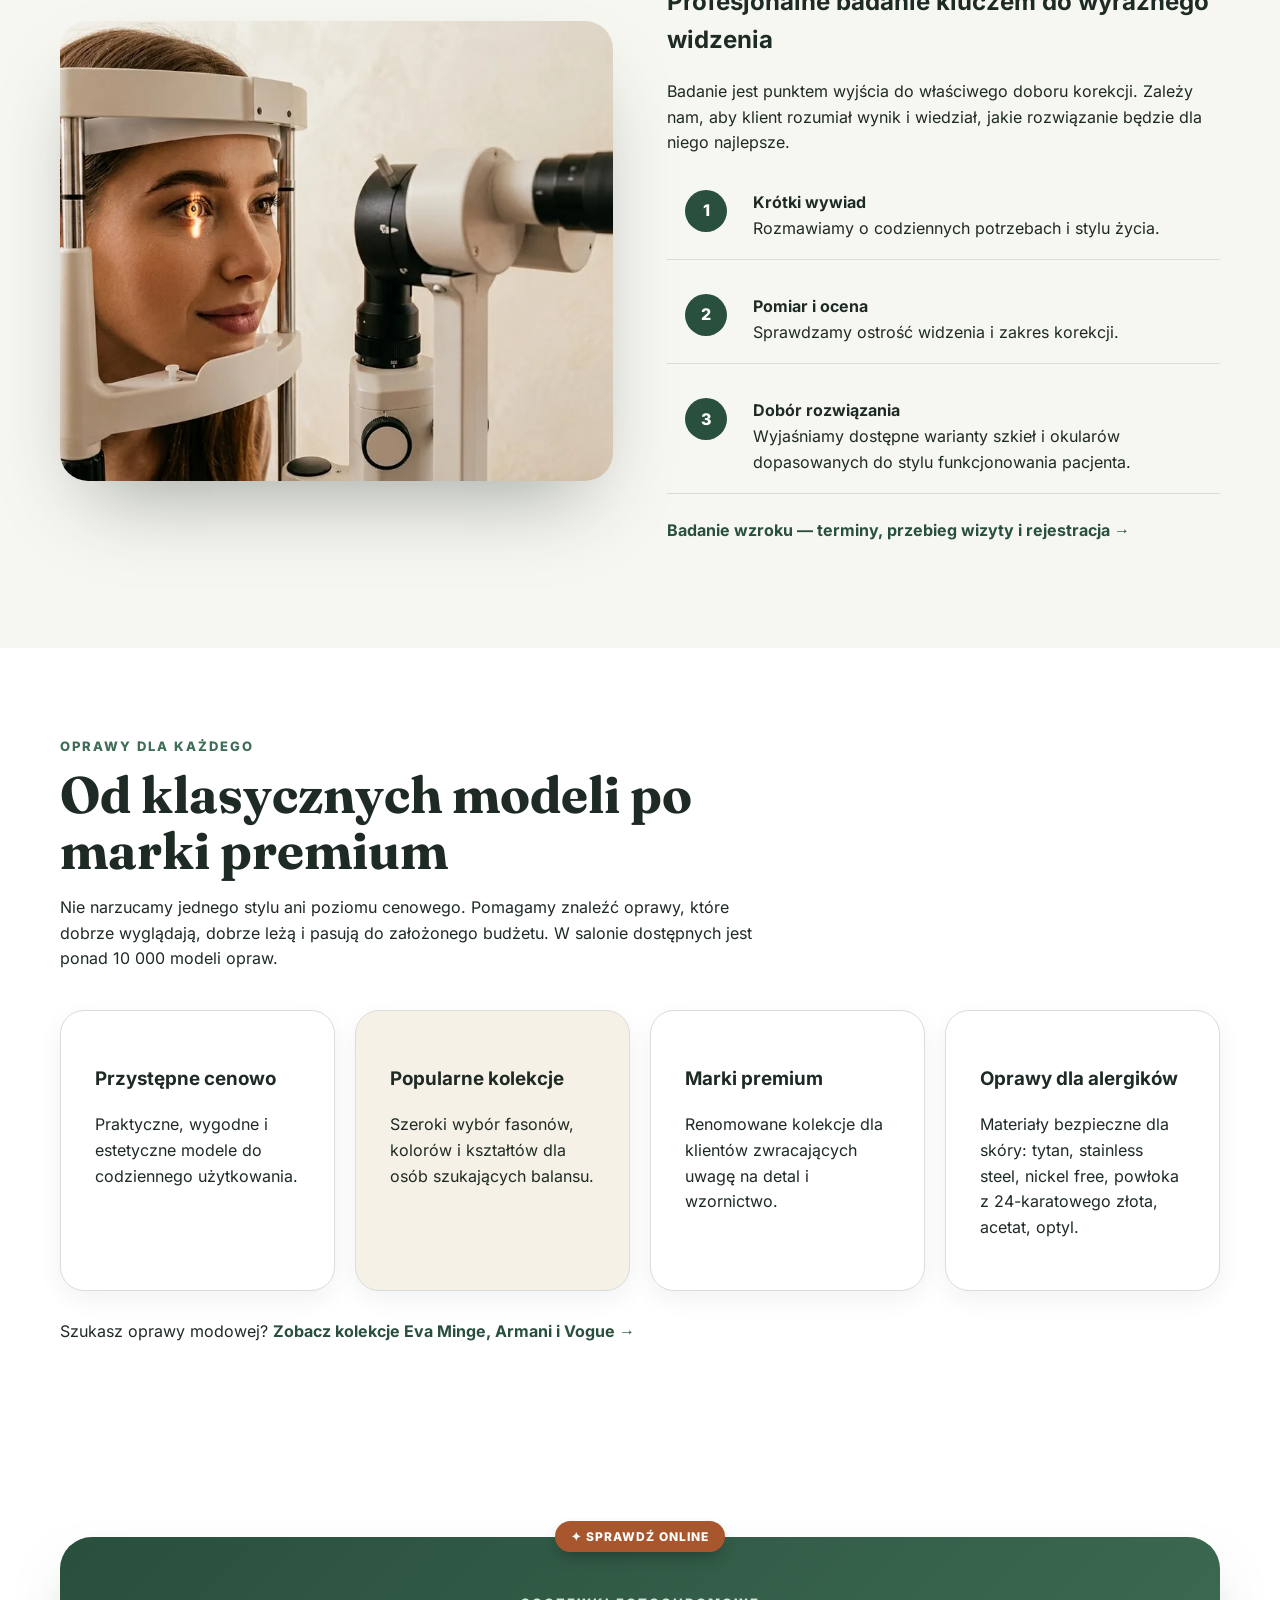
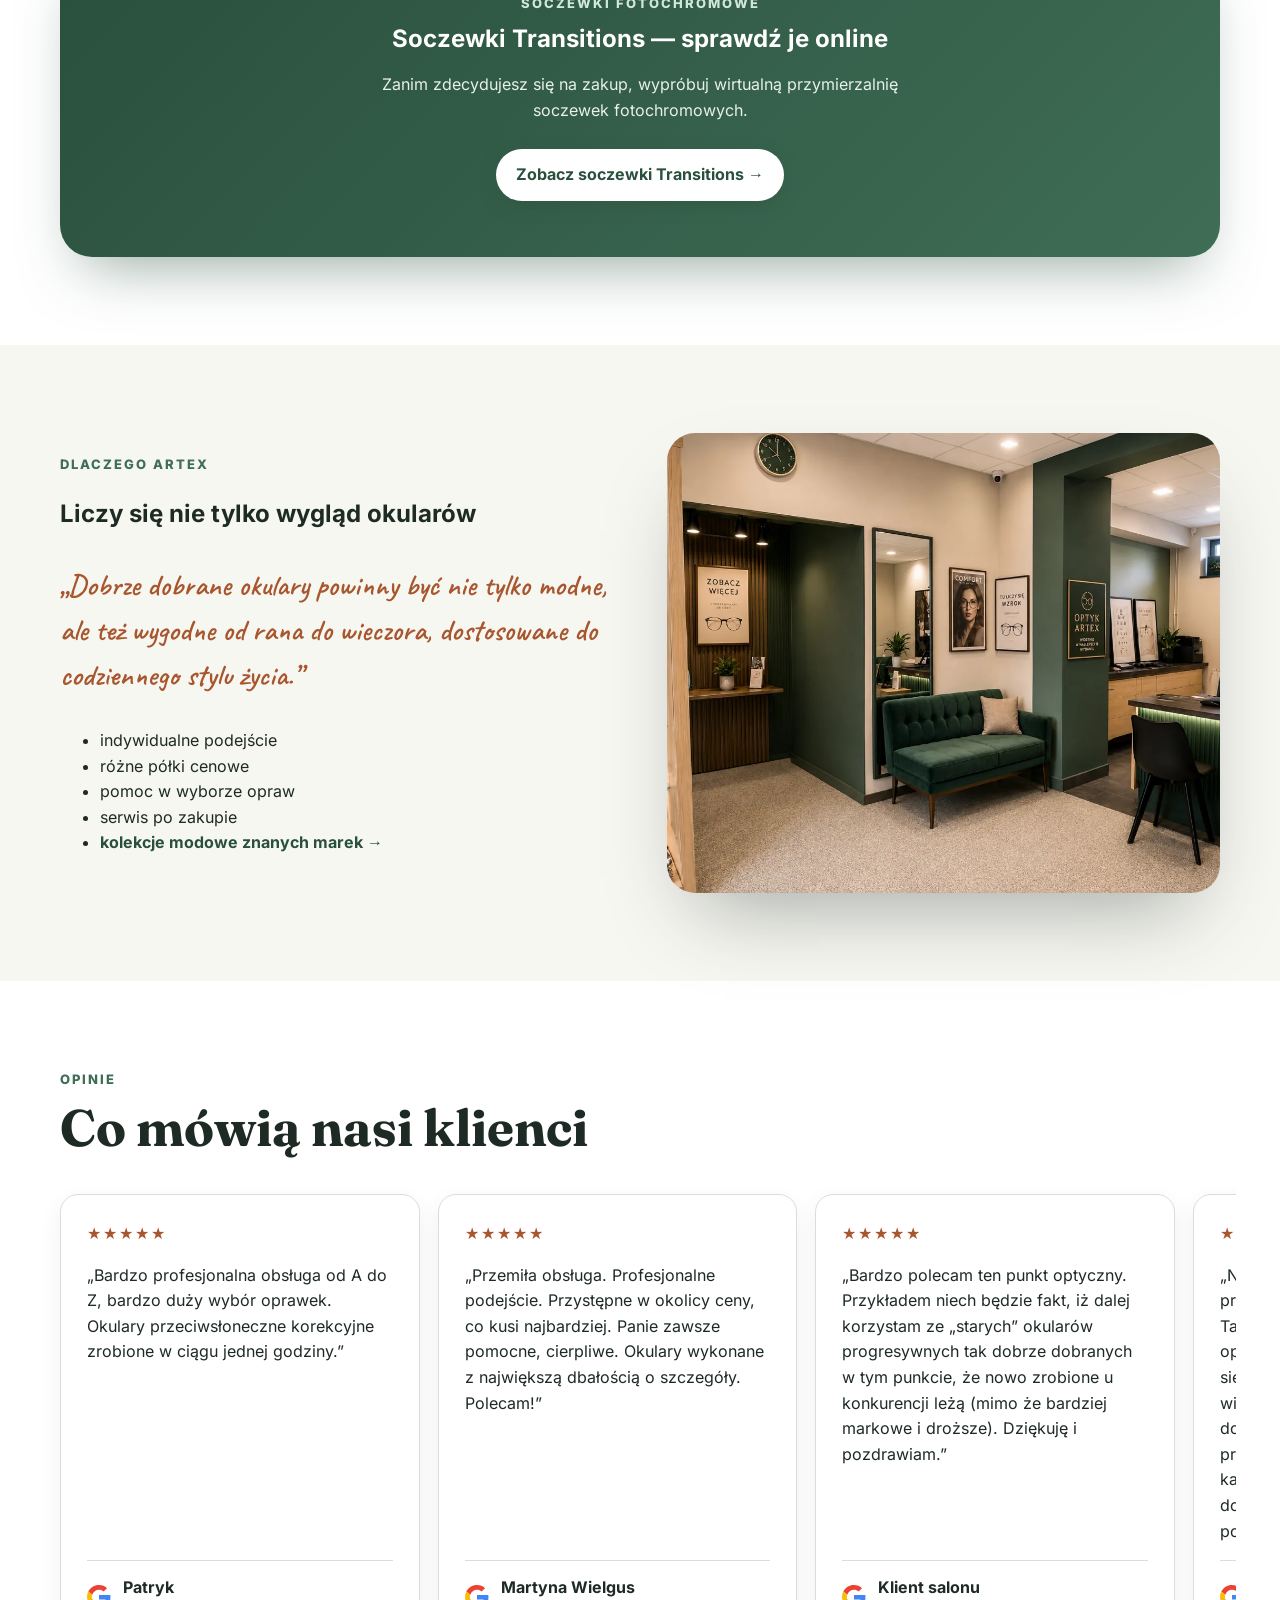
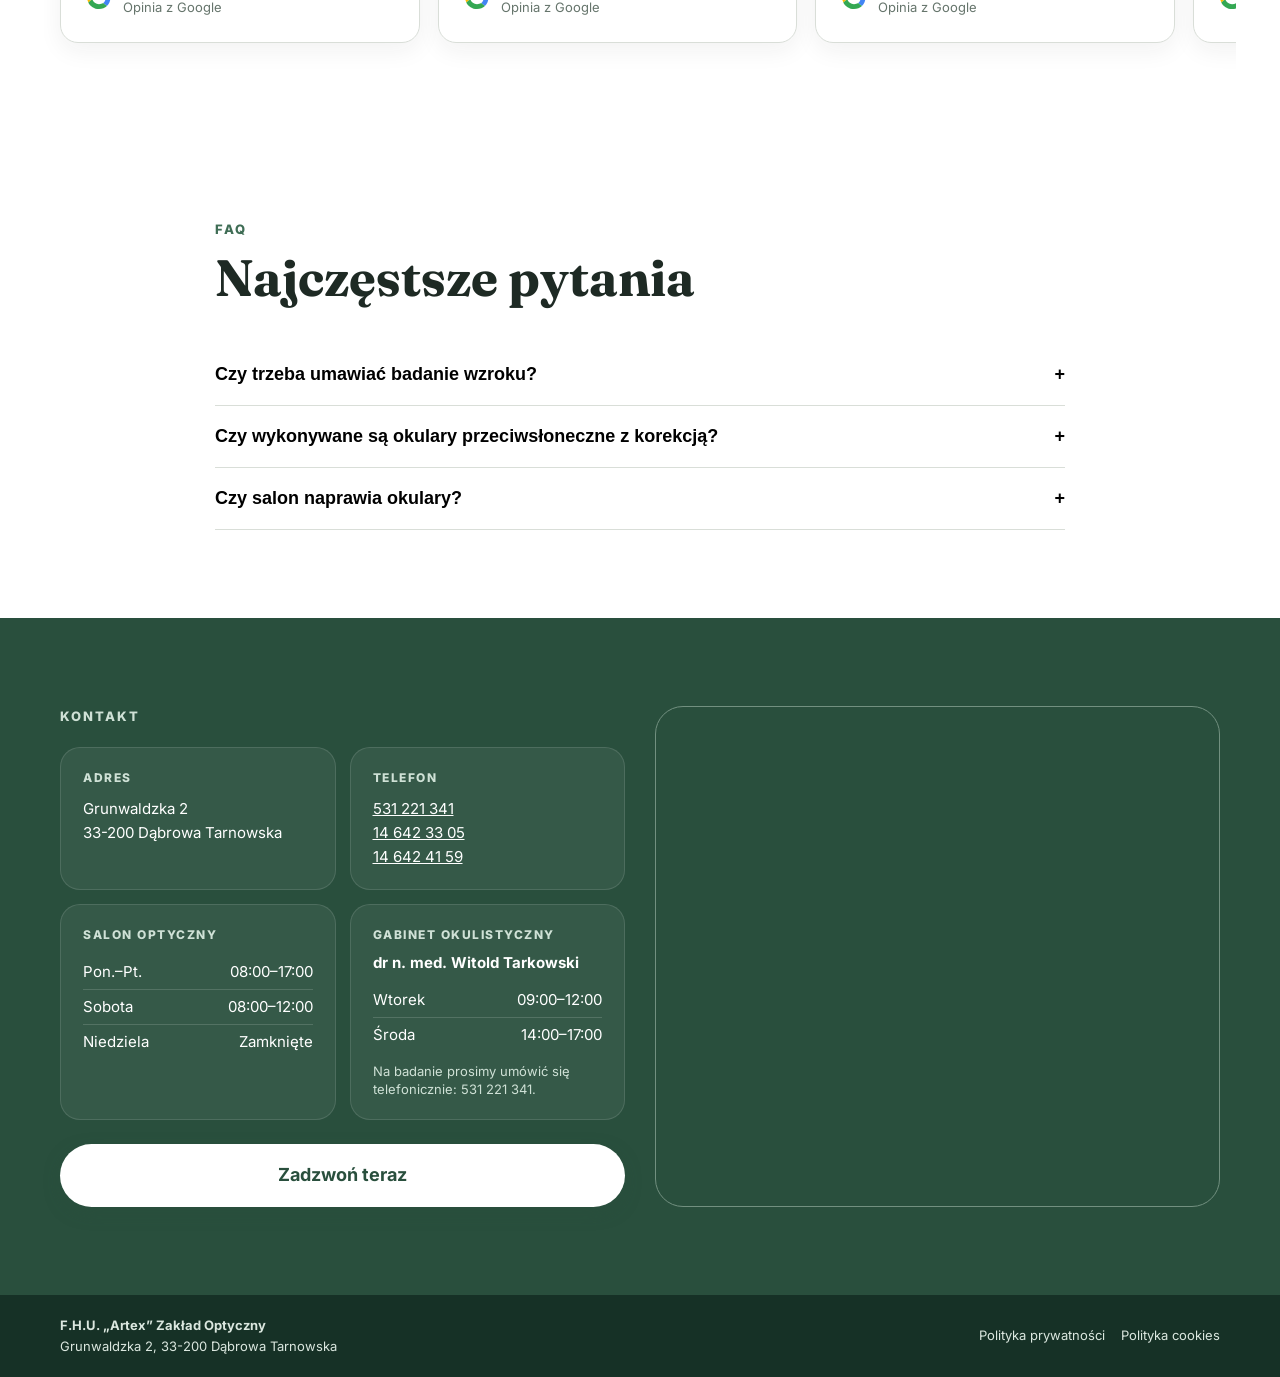
==== commit f3aa27e6: "Nowe logo i zdjęcie salonu, przebudowa kontaktu i opinii, poprawki SEO - logo klienta w pasku nawiga" ====
--- a/index.html
+++ b/index.html
@@ -3,18 +3,18 @@
 <head>
 <meta charset="utf-8">
 <meta name="viewport" content="width=device-width,initial-scale=1">
-<title>Optyk Dąbrowa Tarnowska — ARTEX Zakład Optyczny</title>
-<meta name="description" content="F.H.U. „Artex” Zakład Optyczny w Dąbrowie Tarnowskiej — badanie wzroku, okulary korekcyjne, soczewki kontaktowe i naprawa okularów. Ponad 10 000 opraw. Tel. 531 221 341.">
+<title>Optyk i okulista Dąbrowa Tarnowska | 10 000 opraw — ARTEX</title>
+<meta name="description" content="Okulista i optyk pod jednym adresem w Dąbrowie Tarnowskiej. Zbadaj wzrok u dr. n. med. Witolda Tarkowskiego i wybierz oprawy spośród ponad 10 000 modeli.">
 <link rel="canonical" href="https://optyk-artex.pl/">
 <meta name="theme-color" content="#294f3d">
-<link rel="icon" href="favicon.svg" type="image/svg+xml">
+<link rel="icon" href="favicon.png" type="image/png" sizes="96x96">
 <link rel="apple-touch-icon" href="apple-touch-icon.png">
 
 <meta property="og:type" content="website">
 <meta property="og:locale" content="pl_PL">
 <meta property="og:site_name" content="ARTEX Zakład Optyczny">
-<meta property="og:title" content="Optyk Dąbrowa Tarnowska — ARTEX Zakład Optyczny">
-<meta property="og:description" content="Badanie wzroku, okulary korekcyjne, soczewki kontaktowe i naprawa okularów. Ponad 10 000 opraw w salonie przy Grunwaldzkiej 2.">
+<meta property="og:title" content="Optyk i okulista Dąbrowa Tarnowska | 10 000 opraw — ARTEX">
+<meta property="og:description" content="Okulista i optyk pod jednym adresem w Dąbrowie Tarnowskiej. Zbadaj wzrok u dr. n. med. Witolda Tarkowskiego i wybierz oprawy spośród ponad 10 000 modeli.">
 <meta property="og:url" content="https://optyk-artex.pl/">
 <meta property="og:image" content="https://optyk-artex.pl/img/og-artex.jpg">
 <meta property="og:image:width" content="1200">
@@ -22,7 +22,7 @@
 <meta property="og:image:alt" content="Wnętrze salonu optycznego ARTEX w Dąbrowie Tarnowskiej">
 <meta name="twitter:card" content="summary_large_image">
 
-<link rel="preload" as="image" href="img/optyk-artex.webp" fetchpriority="high">
+<link rel="preload" as="image" href="img/salon-optyczny.webp" fetchpriority="high">
 <link rel="preload" as="font" type="font/woff2" href="fonts/inter-var-latin.woff2" crossorigin>
 <link rel="preload" as="font" type="font/woff2" href="fonts/fraunces-700-latin.woff2" crossorigin>
 <link rel="stylesheet" href="css/style.css">
@@ -38,7 +38,7 @@
       "alternateName": "Optyk ARTEX",
       "url": "https://optyk-artex.pl/",
       "image": "https://optyk-artex.pl/img/og-artex.jpg",
-      "logo": "https://optyk-artex.pl/apple-touch-icon.png",
+      "logo": "https://optyk-artex.pl/img/logo-artex.webp",
       "description": "Zakład optyczny w Dąbrowie Tarnowskiej: badanie wzroku, okulary korekcyjne, soczewki kontaktowe, okulary przeciwsłoneczne z korekcją i naprawa okularów.",
       "telephone": "+48531221341",
       "additionalProperty": [
@@ -107,7 +107,13 @@
       ],
       "department": {
         "@type": "MedicalClinic",
-        "name": "Gabinet okulistyczny ARTEX",
+        "name": "Gabinet Okulistyczny dr n. med. Witold Tarkowski",
+        "employee": {
+          "@type": "Person",
+          "name": "Witold Tarkowski",
+          "honorificPrefix": "dr n. med.",
+          "jobTitle": "Lekarz okulista"
+        },
         "description": "Badanie wzroku po wcześniejszym umówieniu telefonicznym pod numerem 531 221 341.",
         "telephone": "+48531221341",
         "address": {
@@ -191,8 +197,7 @@
 
 <nav class="nav"><div class="wrap">
   <a class="brand" href="/">
-    <span class="logo">ARTEX</span>
-    <span class="legal-name">F.H.U. „Artex” Zakład Optyczny</span>
+    <img class="logo" src="img/logo-artex.webp" alt="ARTEX Zakład Optyczny – strona główna" width="235" height="216">
   </a>
   <div class="links" id="navLinks">
     <a href="/#oferta">Oferta</a>
@@ -209,23 +214,24 @@
   </div>
 </div></nav>
 
+<main>
+
 <header class="hero"><div class="wrap hero-grid">
   <div>
-    <div class="eyebrow">Zakład Optyczny w Dąbrowie Tarnowskiej</div>
-    <h1>Dobre widzenie zaczyna się od dobrego wyboru</h1>
+    <h1><span class="eyebrow">Optyk i okulista w Dąbrowie Tarnowskiej</span>Dobre widzenie zaczyna się od dobrego wyboru</h1>
     <p>Profesjonalne badanie wzroku, okulary korekcyjne, soczewki kontaktowe i serwis okularów. Od prostych, przystępnych opraw po kolekcje renomowanych marek.</p>
     <div class="actions">
       <a class="btn" href="tel:531221341">Zadzwoń: 531 221 341</a>
       <a class="btn alt" href="#oferta">Poznaj ofertę</a>
     </div>
   </div>
-  <div class="photo"><img src="img/optyk-artex.webp" alt="Wnętrze salonu optycznego ARTEX przy Grunwaldzkiej 2 w Dąbrowie Tarnowskiej" width="1056" height="784" fetchpriority="high" decoding="async"></div>
+  <div class="photo"><img src="img/salon-optyczny.webp" alt="Wnętrze salonu optycznego ARTEX przy Grunwaldzkiej 2 w Dąbrowie Tarnowskiej" width="1321" height="995" fetchpriority="high" decoding="async"></div>
 </div></header>
 
 <section id="oferta"><div class="wrap">
-  <div class="section-head">
+  <div class="section-head wide">
     <div class="eyebrow">Nasza oferta</div>
-    <h2>Wszystko, czego potrzebujesz w jednym miejscu</h2>
+    <h2>Wszystko, czego potrzebujesz w&nbsp;jednym miejscu</h2>
     <p>Od pierwszego badania po dopasowanie i późniejszy serwis okularów.</p>
   </div>
   <div class="cards">
@@ -302,17 +308,34 @@
     <div class="review">
       <div class="stars">★★★★★</div>
       <p>„Bardzo profesjonalna obsługa od A do Z, bardzo duży wybór oprawek. Okulary przeciwsłoneczne korekcyjne zrobione w ciągu jednej godziny.”</p>
-      <b>Patryk</b><div class="source">Opinia z Google</div>
+      <div class="review-author">
+        <img src="img/google-g.svg" alt="" width="24" height="24">
+        <div><b>Patryk</b><div class="source">Opinia z Google</div></div>
+      </div>
     </div>
     <div class="review">
       <div class="stars">★★★★★</div>
       <p>„Przemiła obsługa. Profesjonalne podejście. Przystępne w okolicy ceny, co kusi najbardziej. Panie zawsze pomocne, cierpliwe. Okulary wykonane z największą dbałością o szczegóły. Polecam!”</p>
-      <b>Martyna Wielgus</b><div class="source">Opinia z Google</div>
+      <div class="review-author">
+        <img src="img/google-g.svg" alt="" width="24" height="24">
+        <div><b>Martyna Wielgus</b><div class="source">Opinia z Google</div></div>
+      </div>
     </div>
     <div class="review">
       <div class="stars">★★★★★</div>
       <p>„Bardzo polecam ten punkt optyczny. Przykładem niech będzie fakt, iż dalej korzystam ze „starych” okularów progresywnych tak dobrze dobranych w tym punkcie, że nowo zrobione u konkurencji leżą (mimo że bardziej markowe i droższe). Dziękuję i pozdrawiam.”</p>
-      <b>Klient salonu</b><div class="source">Opinia z Google</div>
+      <div class="review-author">
+        <img src="img/google-g.svg" alt="" width="24" height="24">
+        <div><b>Klient salonu</b><div class="source">Opinia z Google</div></div>
+      </div>
+    </div>
+    <div class="review">
+      <div class="stars">★★★★★</div>
+      <p>„Najlepszy salon w okolicy, przewyższający nawet te z rejonu Tarnowa. Dzięki dużemu wyborowi opraw bez trudu znalazłam idealną dla siebie — mogłam wybierać spośród wielu modeli bez niklu, co bardzo doceniam. Obsługa była wyjątkowo profesjonalna, uprzejma i pomocna na każdym etapie — od doradztwa po dopasowanie okularów. Gorąco polecam!”</p>
+      <div class="review-author">
+        <img src="img/google-g.svg" alt="" width="24" height="24">
+        <div><b>Joanna Leżoń</b><div class="source">Opinia z Google</div></div>
+      </div>
     </div>
   </div>
 </div></section>
@@ -338,26 +361,40 @@
 
 <section id="kontakt" class="contact"><div class="wrap contact-grid">
   <div>
-    <div class="eyebrow" style="color:#cfe1d6">Kontakt</div>
-    <h2>Odwiedź salon ARTEX</h2>
-    <p><b>Adres:</b><br>Grunwaldzka 2<br>33-200 Dąbrowa Tarnowska</p>
-    <p><b>Telefon:</b><br><a href="tel:531221341" style="color:white;text-decoration:underline">531 221 341</a><br><a href="tel:146423305" style="color:white;text-decoration:underline">14 642 33 05</a><br><a href="tel:146424159" style="color:white;text-decoration:underline">14 642 41 59</a></p>
-    <p><b>Godziny otwarcia salonu:</b></p>
-    <ul class="hours">
-      <li><span>Poniedziałek–Piątek</span><span>08:00–17:00</span></li>
-      <li><span>Sobota</span><span>08:00–12:00</span></li>
-      <li><span>Niedziela</span><span>Zamknięte</span></li>
-    </ul>
-    <p style="margin-top:18px"><b>Gabinet okulistyczny:</b></p>
-    <ul class="hours">
-      <li><span>Wtorek</span><span>09:00–12:00</span></li>
-      <li><span>Środa</span><span>14:00–17:00</span></li>
-    </ul>
-    <p style="margin-top:10px;font-size:14px;color:#cfe1d6">Na badanie wzroku prosimy o wcześniejsze umówienie się na konkretną godzinę telefonicznie pod numerem 531 221 341.</p>
-    <a class="btn" style="background:white;color:var(--g);margin-top:12px" href="tel:531221341">Zadzwoń teraz</a>
+    <h2 class="eyebrow" style="color:#cfe1d6;margin:0 0 20px">Kontakt</h2>
+    <div class="contact-tiles">
+      <div class="contact-tile">
+        <h3>Adres</h3>
+        <p>Grunwaldzka 2<br>33-200 Dąbrowa Tarnowska</p>
+      </div>
+      <div class="contact-tile">
+        <h3>Telefon</h3>
+        <p><a href="tel:531221341">531 221 341</a><br><a href="tel:146423305">14 642 33 05</a><br><a href="tel:146424159">14 642 41 59</a></p>
+      </div>
+      <div class="contact-tile">
+        <h3>Salon optyczny</h3>
+        <ul class="hours">
+          <li><span>Pon.–Pt.</span><span>08:00–17:00</span></li>
+          <li><span>Sobota</span><span>08:00–12:00</span></li>
+          <li><span>Niedziela</span><span>Zamknięte</span></li>
+        </ul>
+      </div>
+      <div class="contact-tile">
+        <h3>Gabinet okulistyczny</h3>
+        <p class="tile-doctor">dr&nbsp;n.&nbsp;med. Witold Tarkowski</p>
+        <ul class="hours">
+          <li><span>Wtorek</span><span>09:00–12:00</span></li>
+          <li><span>Środa</span><span>14:00–17:00</span></li>
+        </ul>
+        <p class="tile-note">Na badanie prosimy umówić się telefonicznie: 531 221 341.</p>
+      </div>
+    </div>
+    <a class="btn contact-call" href="tel:531221341">Zadzwoń teraz</a>
   </div>
   <div class="map-embed"><iframe src="https://www.google.com/maps/embed?pb=!1m18!1m12!1m3!1d3463.5591225397366!2d20.984419100000004!3d50.175194999999995!2m3!1f0!2f0!3f0!3m2!1i1024!2i768!4f13.1!3m3!1m2!1s0x473d7f13b22c8687%3A0x9c35d5a77ed91a1c!2s%22ARTEX%22%20Zak%C5%82ad%20Optyczny!5e1!3m2!1spl!2spl!4v1786120829022!5m2!1spl!2spl" allowfullscreen="" loading="lazy" referrerpolicy="strict-origin-when-cross-origin" title="Mapa – salon ARTEX Zakład Optyczny, Grunwaldzka 2, Dąbrowa Tarnowska"></iframe></div>
 </div></section>
+
+</main>
 
 <footer class="footer"><div class="wrap">
   <div><b>F.H.U. „Artex” Zakład Optyczny</b><br>Grunwaldzka 2, 33-200 Dąbrowa Tarnowska</div>
--- a/css/style.css
+++ b/css/style.css
@@ -15,9 +15,8 @@
 
 .nav{position:sticky;top:0;z-index:20;background:rgba(255,255,255,.96);border-bottom:1px solid #eee}
 .nav .wrap{min-height:76px;display:flex;align-items:center;justify-content:space-between;gap:12px;padding:12px 0}
-.brand{display:flex;flex-direction:column;line-height:1.15;min-width:0;flex:0 1 auto}
-.logo{font-family:var(--display);font-size:28px;font-weight:700;letter-spacing:2px;color:var(--g);white-space:nowrap}
-.legal-name{font-size:11px;letter-spacing:.2px;color:#6b7c72;font-weight:600;white-space:nowrap;overflow:hidden;text-overflow:ellipsis;max-width:100%}
+.brand{display:block;flex-shrink:0}
+.logo{display:block;height:72px;width:auto}
 .links{display:flex;gap:24px;font-size:14px}
 .links a.active{color:var(--g);font-weight:700}
 .nav-actions{display:flex;align-items:center;gap:10px;flex-shrink:0}
@@ -32,14 +31,15 @@
 .hero-grid{display:grid;grid-template-columns:1.1fr .9fr;gap:56px;align-items:center}
 .eyebrow{font-size:13px;letter-spacing:2px;text-transform:uppercase;color:var(--g2);font-weight:800}
 .hero h1{font:700 clamp(44px,6vw,78px)/1.02 var(--display);margin:14px 0 24px}
+.hero h1 .eyebrow{display:block;margin:-14px 0 14px;font-family:Inter,Arial,sans-serif;line-height:1.6}
 .hero p{font-size:19px;max-width:630px}
 .actions{display:flex;gap:12px;margin-top:28px;flex-wrap:wrap}
-.placeholder{min-height:460px;border:1px dashed #8fa697;background:repeating-linear-gradient(45deg,#eef2ed,#eef2ed 12px,#f7f9f6 12px,#f7f9f6 24px);display:grid;place-items:center;border-radius:28px;color:var(--g);text-align:center;font-weight:700}
 .photo{border-radius:28px;overflow:hidden;min-height:460px;box-shadow:0 40px 80px -30px rgba(30,42,36,.4)}
 .photo img{display:block;width:100%;height:100%;min-height:460px;object-fit:cover}
 
 section{padding:88px 0}
 .section-head{max-width:720px;margin-bottom:38px}
+.section-head.wide{max-width:880px}
 .section-head h2{font:700 clamp(34px,4vw,52px)/1.1 var(--display);margin:10px 0}
 
 .cards{display:flex;gap:18px;overflow-x:auto;cursor:grab;scroll-snap-type:x proximity;-webkit-overflow-scrolling:touch;scrollbar-width:none}
@@ -49,6 +49,7 @@
 .card{border:1px solid var(--line);border-radius:20px;padding:28px;background:#fff;box-shadow:0 8px 24px rgba(30,42,36,.06);transition:transform .25s ease,box-shadow .25s ease}
 .card:hover{transform:translateY(-4px);box-shadow:0 16px 32px rgba(30,42,36,.14)}
 .card .icon{width:44px;height:44px;border-radius:50%;display:grid;place-items:center;background:var(--cream);color:var(--g);font-size:22px}
+.cards.rowne .card h3{min-height:3.2em;margin-bottom:0}
 
 .split{display:grid;grid-template-columns:1fr 1fr;gap:54px;align-items:center}
 .soft{background:#f7f7f2}
@@ -74,17 +75,21 @@
 .brands{display:grid;grid-template-columns:repeat(auto-fit,minmax(220px,1fr));gap:18px}
 .brand-card{border:1px solid var(--line);border-radius:20px;overflow:hidden;background:#fff;box-shadow:0 8px 24px rgba(30,42,36,.06);transition:transform .25s ease,box-shadow .25s ease}
 .brand-card:hover{transform:translateY(-4px);box-shadow:0 16px 32px rgba(30,42,36,.14)}
-.brand-card .placeholder{min-height:240px;border-radius:0;border:0}
-.logo-tile{min-height:240px;display:flex;align-items:center;justify-content:center;background:#111}
+.brand-card .logo-tile{min-height:240px;display:flex;align-items:center;justify-content:center;background:#111}
 .logo-tile.light{background:#fff}
 .logo-tile img{width:auto;height:auto;max-width:60%;max-height:144px;object-fit:contain}
 .brand-info{padding:22px}
 
-.reviews{display:grid;grid-template-columns:repeat(3,1fr);gap:18px}
-.review{padding:26px;border-radius:18px;background:white;border:1px solid var(--line);box-shadow:0 8px 24px rgba(30,42,36,.06);transition:transform .25s ease,box-shadow .25s ease}
+.reviews{display:flex;gap:18px;overflow-x:auto;cursor:grab;scroll-snap-type:x proximity;-webkit-overflow-scrolling:touch;scrollbar-width:none;padding:8px 16px 32px;margin:-8px -16px -32px;scroll-padding:0 16px}
+.reviews::-webkit-scrollbar{display:none}
+.reviews.dragging{cursor:grabbing;scroll-snap-type:none;user-select:none}
+.reviews .review{flex:0 0 31%;scroll-snap-align:start}
+.review{display:flex;flex-direction:column;padding:26px;border-radius:18px;background:white;border:1px solid var(--line);box-shadow:0 8px 24px rgba(30,42,36,.06);transition:transform .25s ease,box-shadow .25s ease}
 .review:hover{transform:translateY(-4px);box-shadow:0 16px 32px rgba(30,42,36,.14)}
 .review .stars{color:var(--accent);letter-spacing:2px}
-.review .source{color:#8a948d;font-size:13px}
+.review .source{color:#66756c;font-size:13px}
+.review-author{margin-top:auto;display:flex;align-items:center;gap:12px;padding-top:16px;border-top:1px solid var(--line);line-height:1.35}
+.review-author img{flex-shrink:0}
 
 .faq{max-width:850px}
 .faq-item{border-bottom:1px solid var(--line)}
@@ -94,11 +99,19 @@
 
 .contact{background:var(--g);color:white}
 .contact-grid{display:grid;grid-template-columns:1fr 1fr;gap:30px;align-items:stretch}
-.contact .placeholder{min-height:320px;background:#244636;border-color:#729080;color:#fff}
-.map-embed{position:relative;min-height:320px;border-radius:28px;overflow:hidden;border:1px solid #729080}
+.contact-tiles{display:grid;grid-template-columns:1fr 1fr;gap:14px}
+.contact-tile{padding:20px 22px;border-radius:20px;background:rgba(255,255,255,.06);border:1px solid rgba(255,255,255,.12);font-size:15px}
+.contact-tile h3{margin:0 0 10px;font-size:12px;letter-spacing:1.5px;text-transform:uppercase;color:#cfe1d6;font-weight:800}
+.contact-tile p{margin:0}
+.contact-tile .tile-doctor{margin:-4px 0 8px;font-weight:700}
+.contact-tile a{color:#fff;text-decoration:underline}
+.contact-tile .hours{margin:0}
+.contact-tile .hours li{max-width:none;padding:5px 0}
+.contact-tile .hours li:last-child{border-bottom:0}
+.contact-tile .tile-note{margin-top:10px;font-size:13px;line-height:1.45;color:#cfe1d6}
+.contact-call{display:block;margin-top:24px;padding:17px 24px;text-align:center;font-size:18px;background:#fff;color:var(--g)}
+.contact .map-embed{position:relative;min-height:320px;border-radius:28px;overflow:hidden;border:1px solid #729080}
 .map-embed iframe{position:absolute;inset:0;width:100%;height:100%;border:0}
-.map-fallback{position:absolute;inset:0;display:flex;flex-direction:column;align-items:center;justify-content:center;text-align:center;gap:14px;padding:24px;color:#fff}
-.map-fallback p{margin:0;max-width:320px;font-size:14px;color:#cfe1d6}
 .hours{list-style:none;padding:0;margin:14px 0 0}
 .hours li{display:flex;justify-content:space-between;gap:16px;max-width:340px;padding:7px 0;border-bottom:1px solid rgba(255,255,255,.15)}
 
@@ -147,20 +160,20 @@
   .menu-toggle{display:flex}
   .hero-grid,.split,.contact-grid{grid-template-columns:1fr}
   .cards .card{flex-basis:70%}
-  .range,.reviews,.brands{grid-template-columns:1fr}
-  .placeholder{min-height:320px}
-  .legal-name{max-width:150px}
+  .range,.brands{grid-template-columns:1fr}
+  .reviews .review{flex-basis:70%}
+  .logo{height:60px}
   .nav-actions .btn{padding:11px 16px;font-size:13px}
   .hero{padding-top:48px}
 }
 @media(max-width:560px){
-  .cards .card{flex-basis:82%}
+  .cards .card,.reviews .review{flex-basis:82%}
+  .contact-tiles{grid-template-columns:1fr}
   .hero h1{font-size:46px}
 }
 @media(max-width:400px){
-  .legal-name{display:none}
   .nav .wrap{gap:8px}
   .nav-actions{gap:6px}
   .nav-actions .btn{padding:9px 12px;font-size:12px}
-  .logo{font-size:24px}
+  .logo{height:52px}
 }
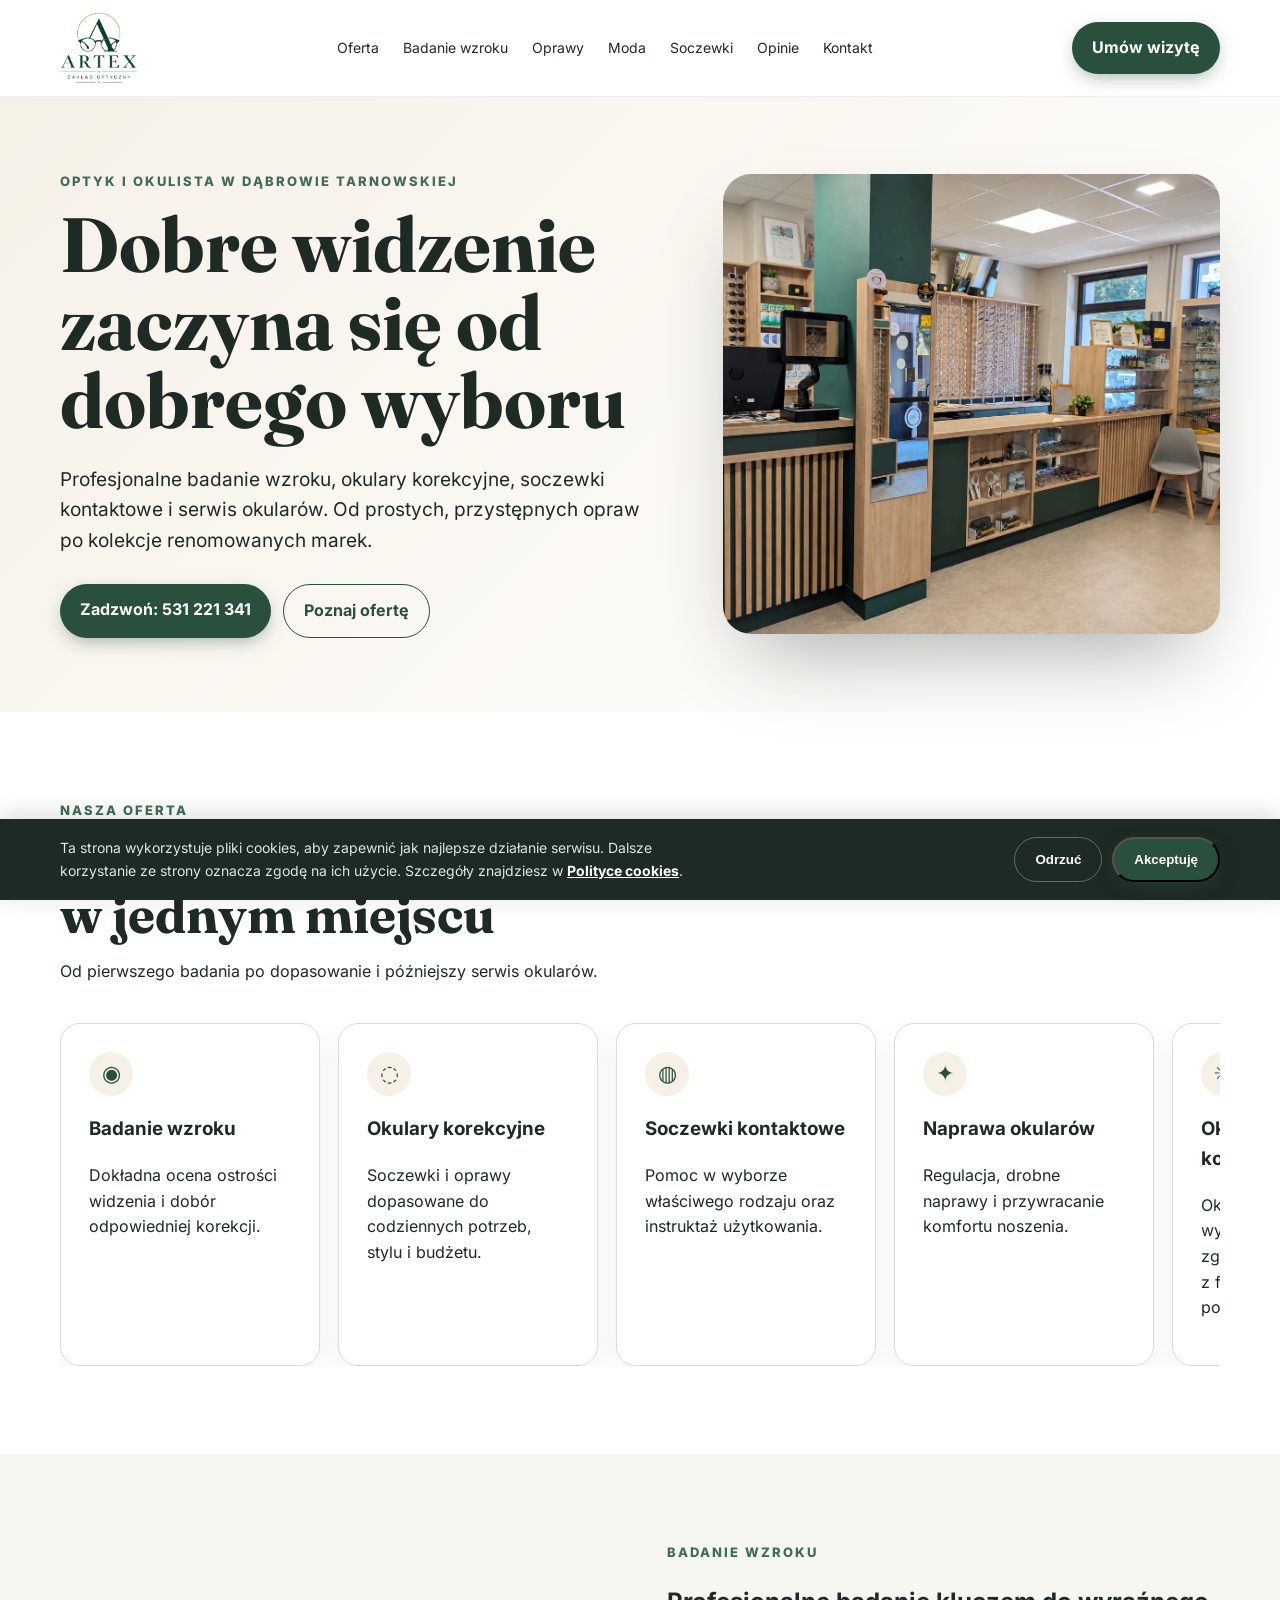
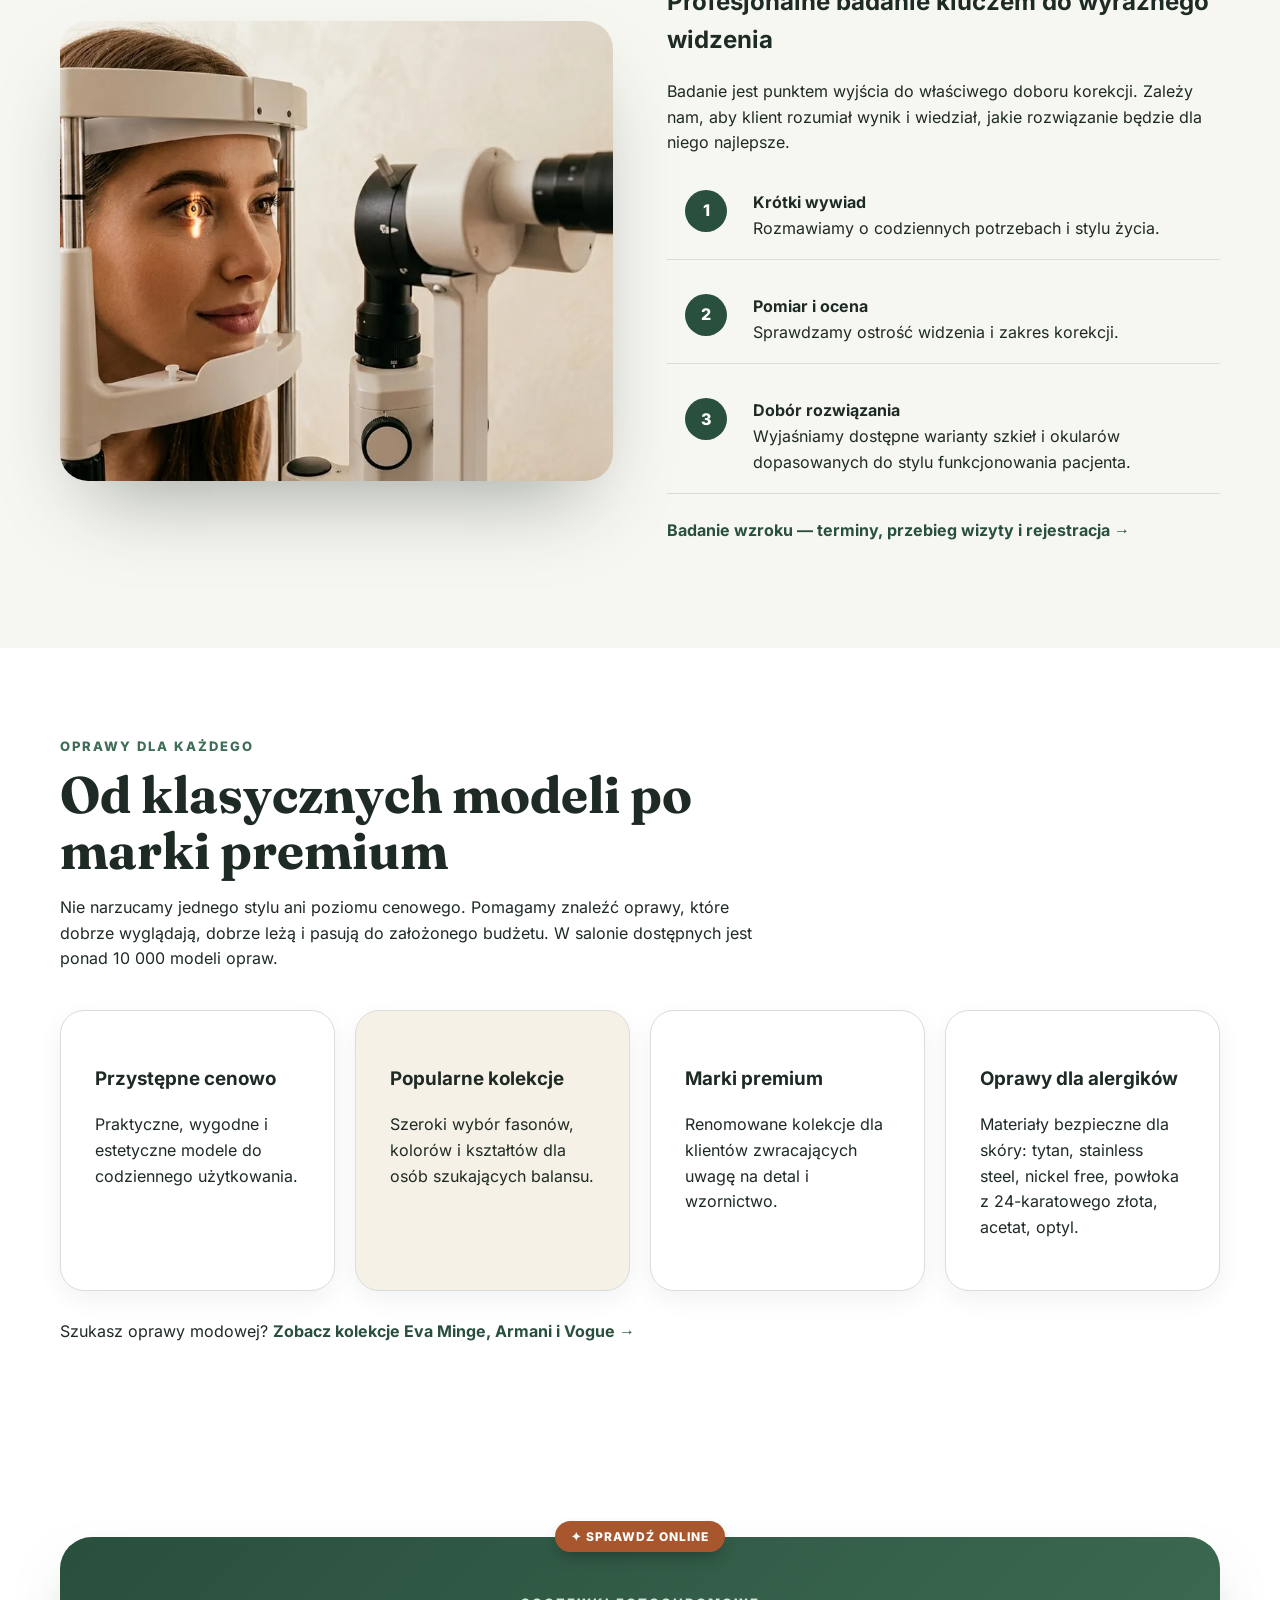
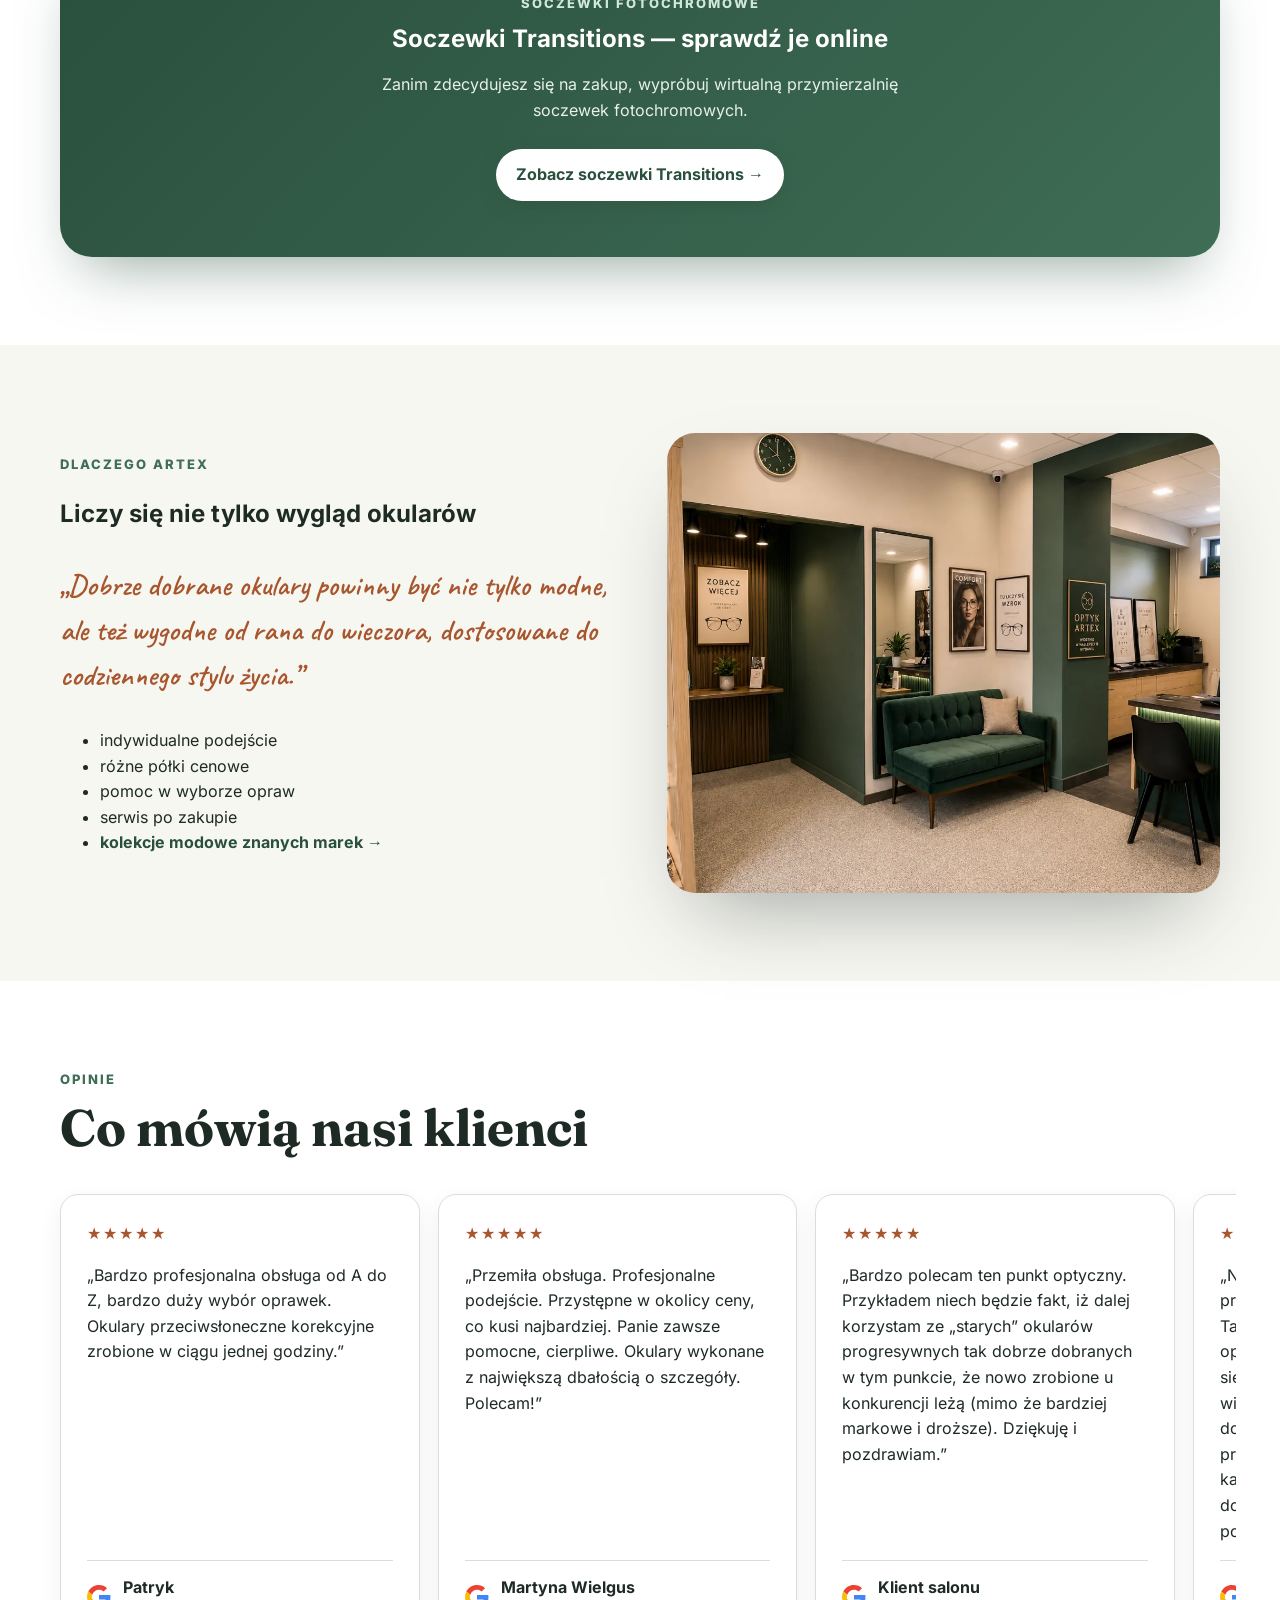
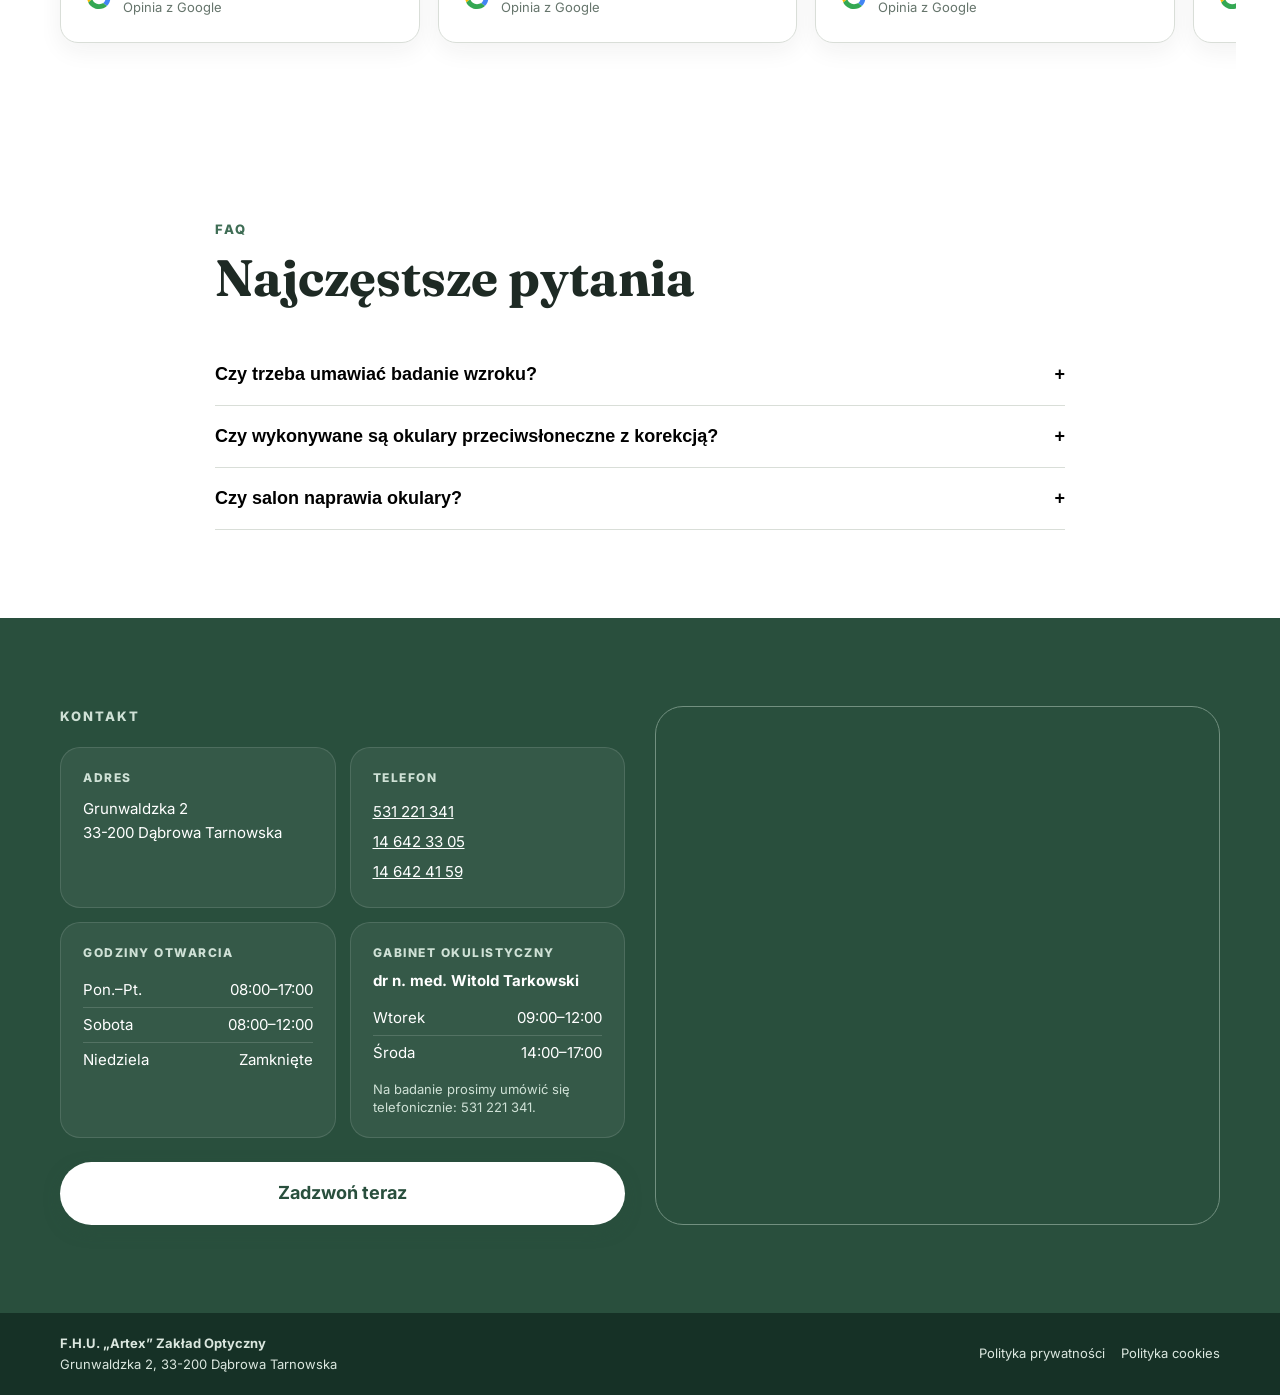
==== commit e7de69f7: "Kontakt na stronie soczewek, nazwy zdjęć i poprawki dla telefonów - sekcja Kontakt także na /soczewk" ====
--- a/index.html
+++ b/index.html
@@ -372,7 +372,7 @@
         <p><a href="tel:531221341">531 221 341</a><br><a href="tel:146423305">14 642 33 05</a><br><a href="tel:146424159">14 642 41 59</a></p>
       </div>
       <div class="contact-tile">
-        <h3>Salon optyczny</h3>
+        <h3>Godziny otwarcia</h3>
         <ul class="hours">
           <li><span>Pon.–Pt.</span><span>08:00–17:00</span></li>
           <li><span>Sobota</span><span>08:00–12:00</span></li>
--- a/css/style.css
+++ b/css/style.css
@@ -104,7 +104,7 @@
 .contact-tile h3{margin:0 0 10px;font-size:12px;letter-spacing:1.5px;text-transform:uppercase;color:#cfe1d6;font-weight:800}
 .contact-tile p{margin:0}
 .contact-tile .tile-doctor{margin:-4px 0 8px;font-weight:700}
-.contact-tile a{color:#fff;text-decoration:underline}
+.contact-tile a{color:#fff;text-decoration:underline;display:inline-block;padding:3px 0}
 .contact-tile .hours{margin:0}
 .contact-tile .hours li{max-width:none;padding:5px 0}
 .contact-tile .hours li:last-child{border-bottom:0}
@@ -161,6 +161,7 @@
   .hero-grid,.split,.contact-grid{grid-template-columns:1fr}
   .cards .card{flex-basis:70%}
   .range,.brands{grid-template-columns:1fr}
+  .reviews{align-items:flex-start}
   .reviews .review{flex-basis:70%}
   .logo{height:60px}
   .nav-actions .btn{padding:11px 16px;font-size:13px}
@@ -169,6 +170,7 @@
 @media(max-width:560px){
   .cards .card,.reviews .review{flex-basis:82%}
   .contact-tiles{grid-template-columns:1fr}
+  .reviews{padding:8px 12px 32px;margin:-8px -12px -32px;scroll-padding:0 12px}
   .hero h1{font-size:46px}
 }
 @media(max-width:400px){
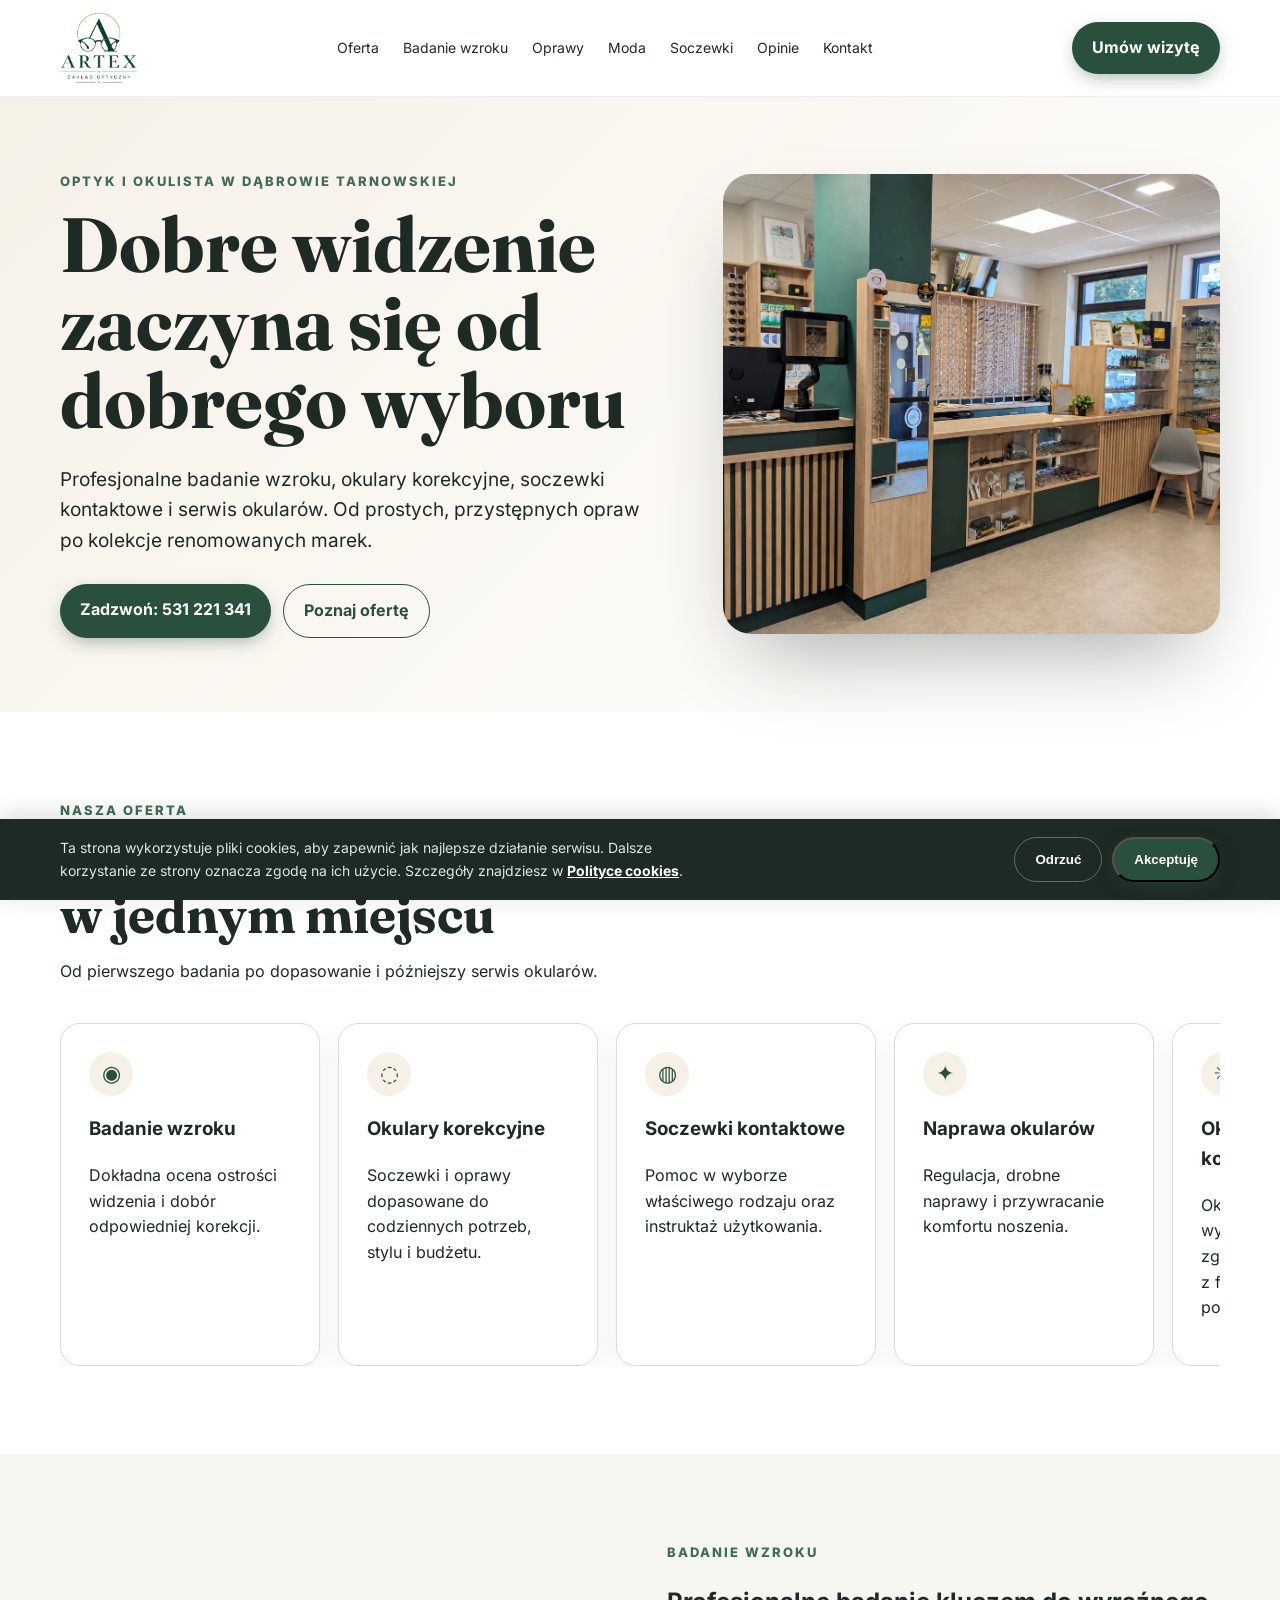
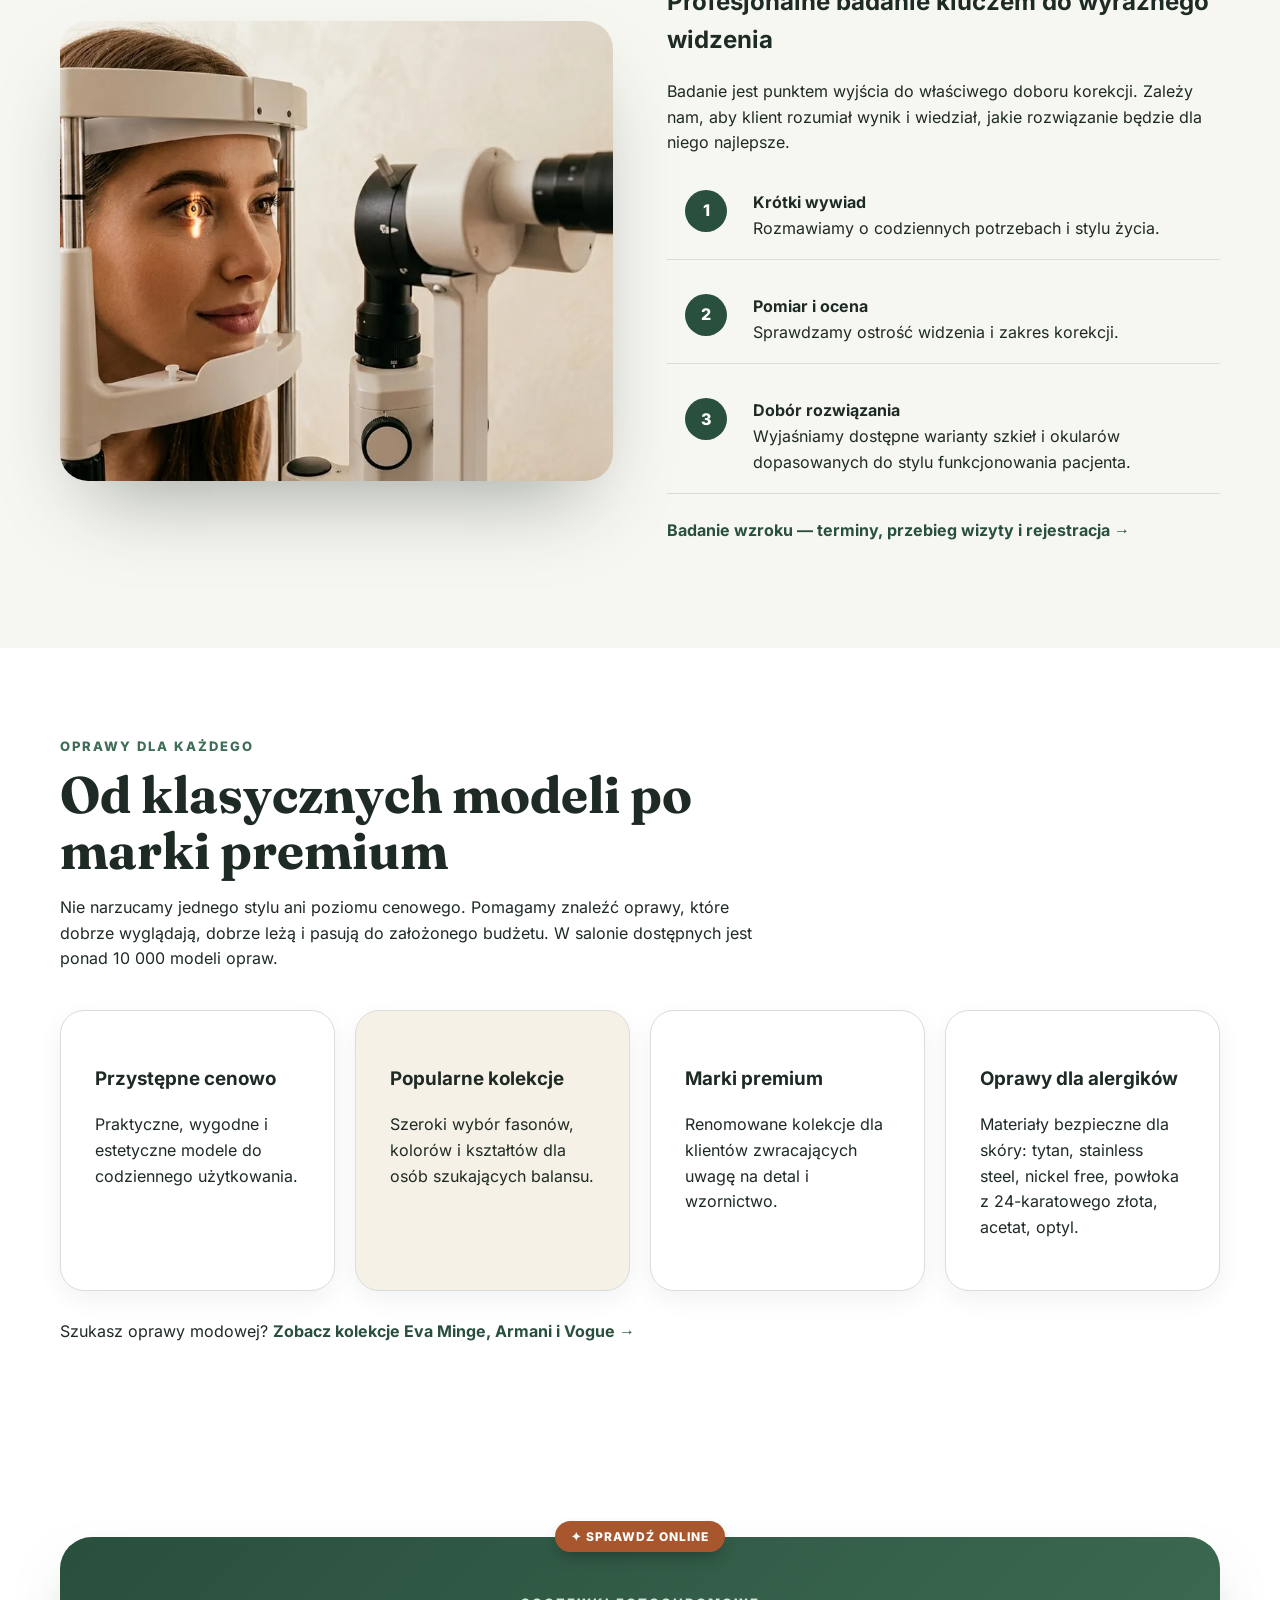
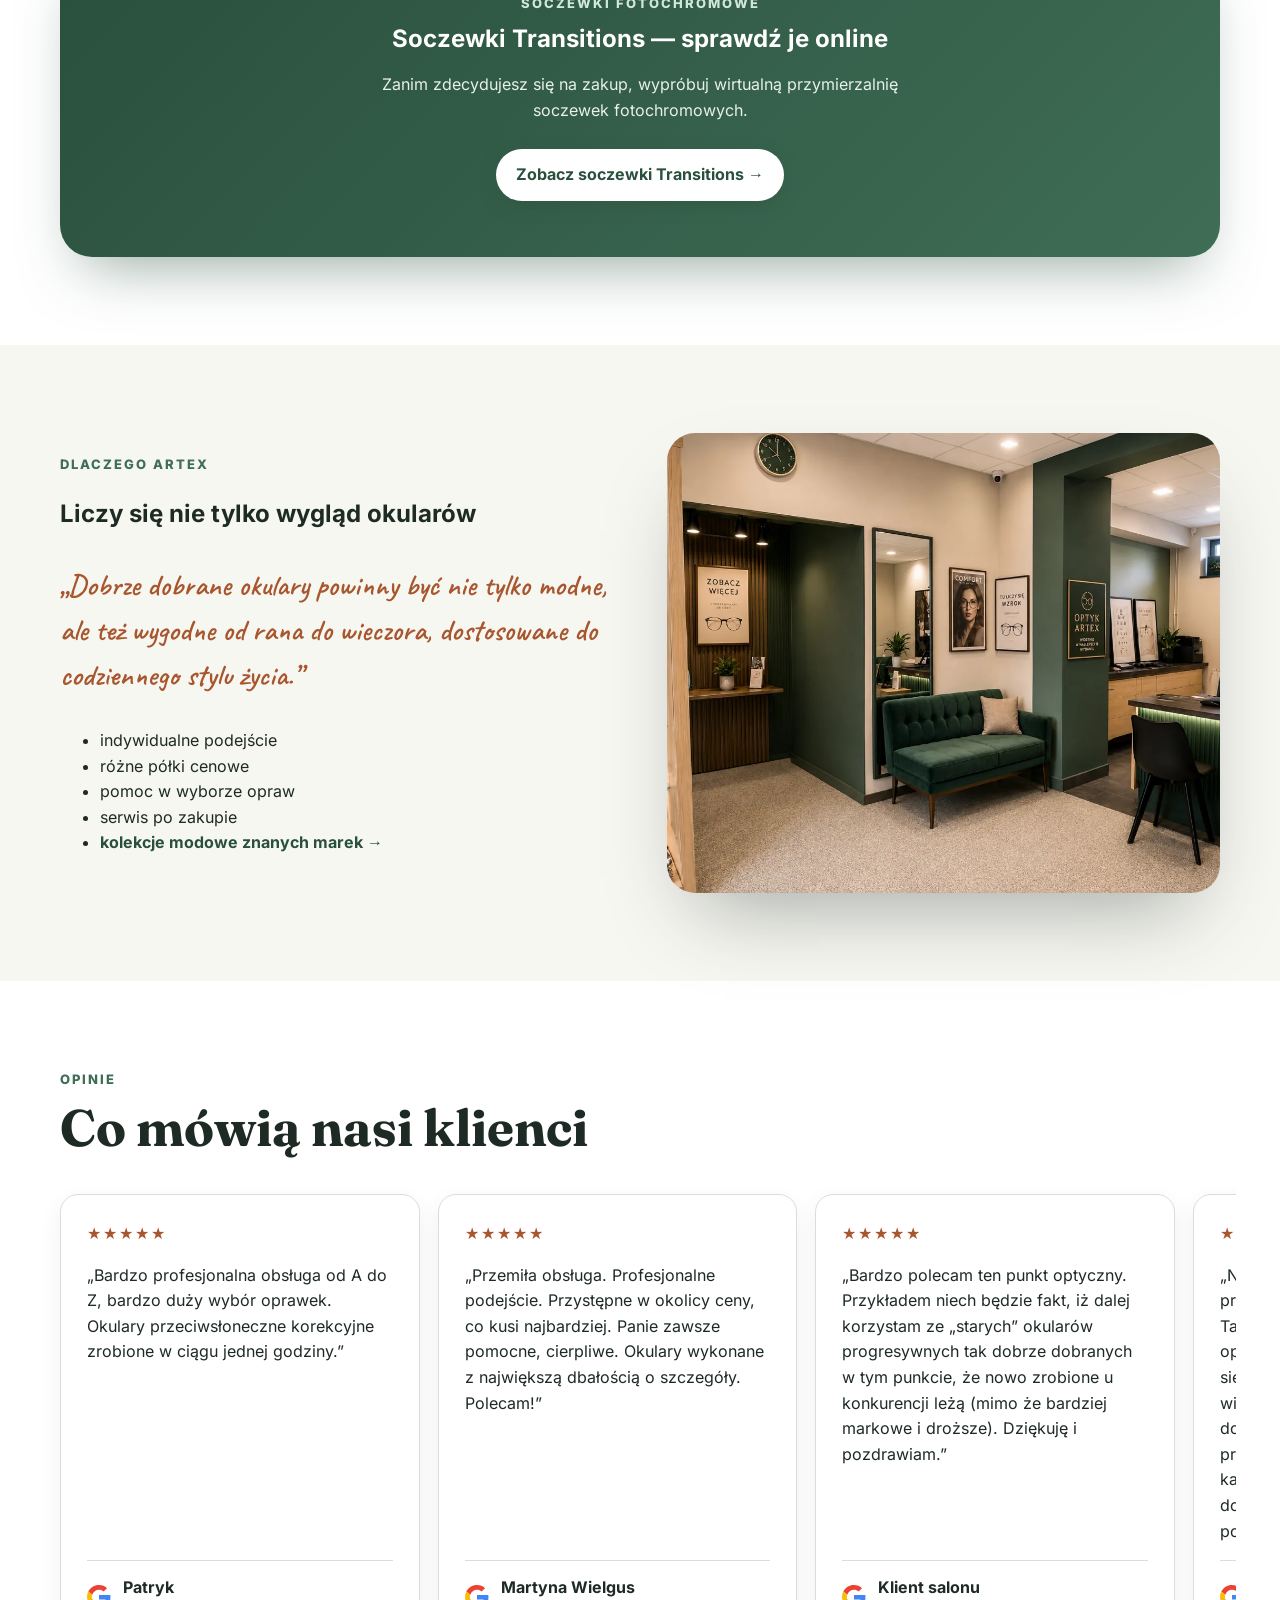
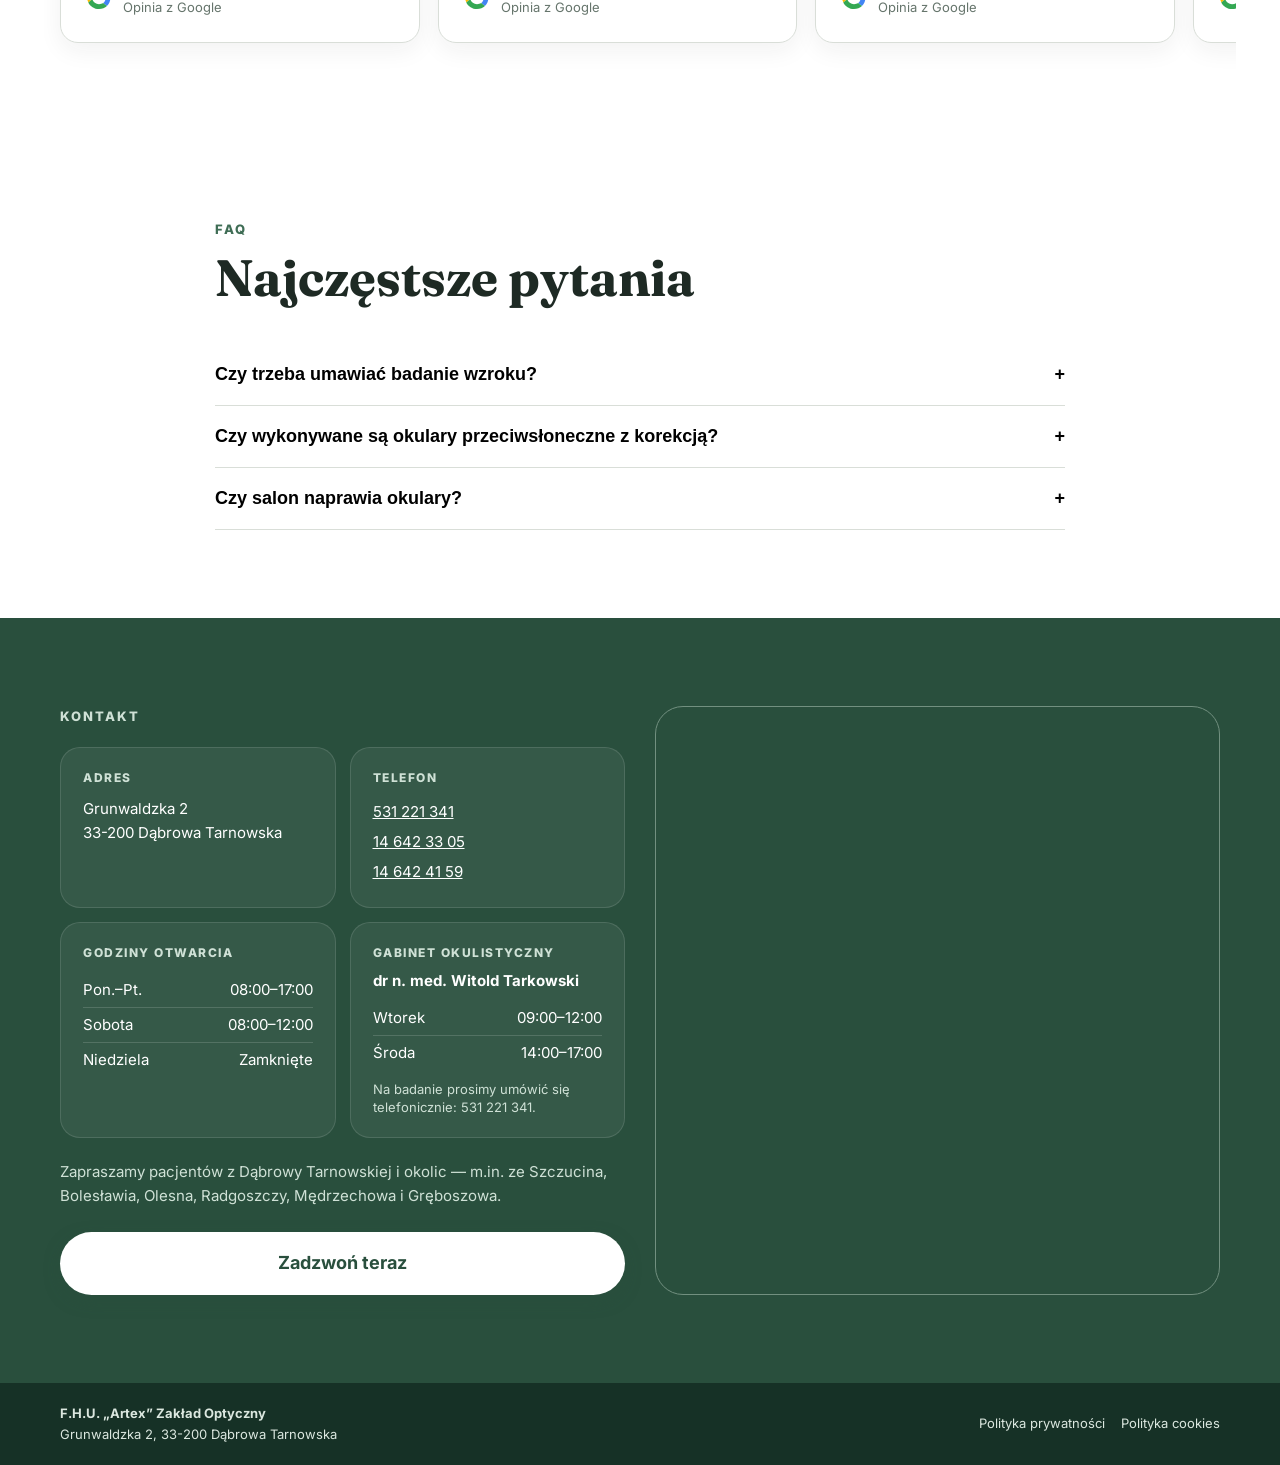
==== commit ef5f7c37: "Okoliczne gminy, przygotowanie do badania i porządek w plikach - zdanie o okolicznych gminach w sekc" ====
--- a/index.html
+++ b/index.html
@@ -89,7 +89,13 @@
       "hasMap": "https://www.google.com/maps/search/?api=1&query=ARTEX+Zak%C5%82ad+Optyczny+Grunwaldzka+2+D%C4%85browa+Tarnowska",
       "areaServed": [
         { "@type": "City", "name": "Dąbrowa Tarnowska" },
-        { "@type": "AdministrativeArea", "name": "powiat dąbrowski" }
+        { "@type": "AdministrativeArea", "name": "powiat dąbrowski" },
+        { "@type": "AdministrativeArea", "name": "gmina Szczucin" },
+        { "@type": "AdministrativeArea", "name": "gmina Bolesław" },
+        { "@type": "AdministrativeArea", "name": "gmina Olesno" },
+        { "@type": "AdministrativeArea", "name": "gmina Radgoszcz" },
+        { "@type": "AdministrativeArea", "name": "gmina Mędrzechów" },
+        { "@type": "AdministrativeArea", "name": "gmina Gręboszów" }
       ],
       "openingHoursSpecification": [
         {
@@ -389,6 +395,7 @@
         <p class="tile-note">Na badanie prosimy umówić się telefonicznie: 531 221 341.</p>
       </div>
     </div>
+    <p class="contact-area">Zapraszamy pacjentów z Dąbrowy Tarnowskiej i okolic — m.in. ze Szczucina, Bolesławia, Olesna, Radgoszczy, Mędrzechowa i Gręboszowa.</p>
     <a class="btn contact-call" href="tel:531221341">Zadzwoń teraz</a>
   </div>
   <div class="map-embed"><iframe src="https://www.google.com/maps/embed?pb=!1m18!1m12!1m3!1d3463.5591225397366!2d20.984419100000004!3d50.175194999999995!2m3!1f0!2f0!3f0!3m2!1i1024!2i768!4f13.1!3m3!1m2!1s0x473d7f13b22c8687%3A0x9c35d5a77ed91a1c!2s%22ARTEX%22%20Zak%C5%82ad%20Optyczny!5e1!3m2!1spl!2spl!4v1786120829022!5m2!1spl!2spl" allowfullscreen="" loading="lazy" referrerpolicy="strict-origin-when-cross-origin" title="Mapa – salon ARTEX Zakład Optyczny, Grunwaldzka 2, Dąbrowa Tarnowska"></iframe></div>
--- a/css/style.css
+++ b/css/style.css
@@ -109,6 +109,7 @@
 .contact-tile .hours li{max-width:none;padding:5px 0}
 .contact-tile .hours li:last-child{border-bottom:0}
 .contact-tile .tile-note{margin-top:10px;font-size:13px;line-height:1.45;color:#cfe1d6}
+.contact-area{margin:22px 0 0;font-size:15px;color:#cfe1d6}
 .contact-call{display:block;margin-top:24px;padding:17px 24px;text-align:center;font-size:18px;background:#fff;color:var(--g)}
 .contact .map-embed{position:relative;min-height:320px;border-radius:28px;overflow:hidden;border:1px solid #729080}
 .map-embed iframe{position:absolute;inset:0;width:100%;height:100%;border:0}
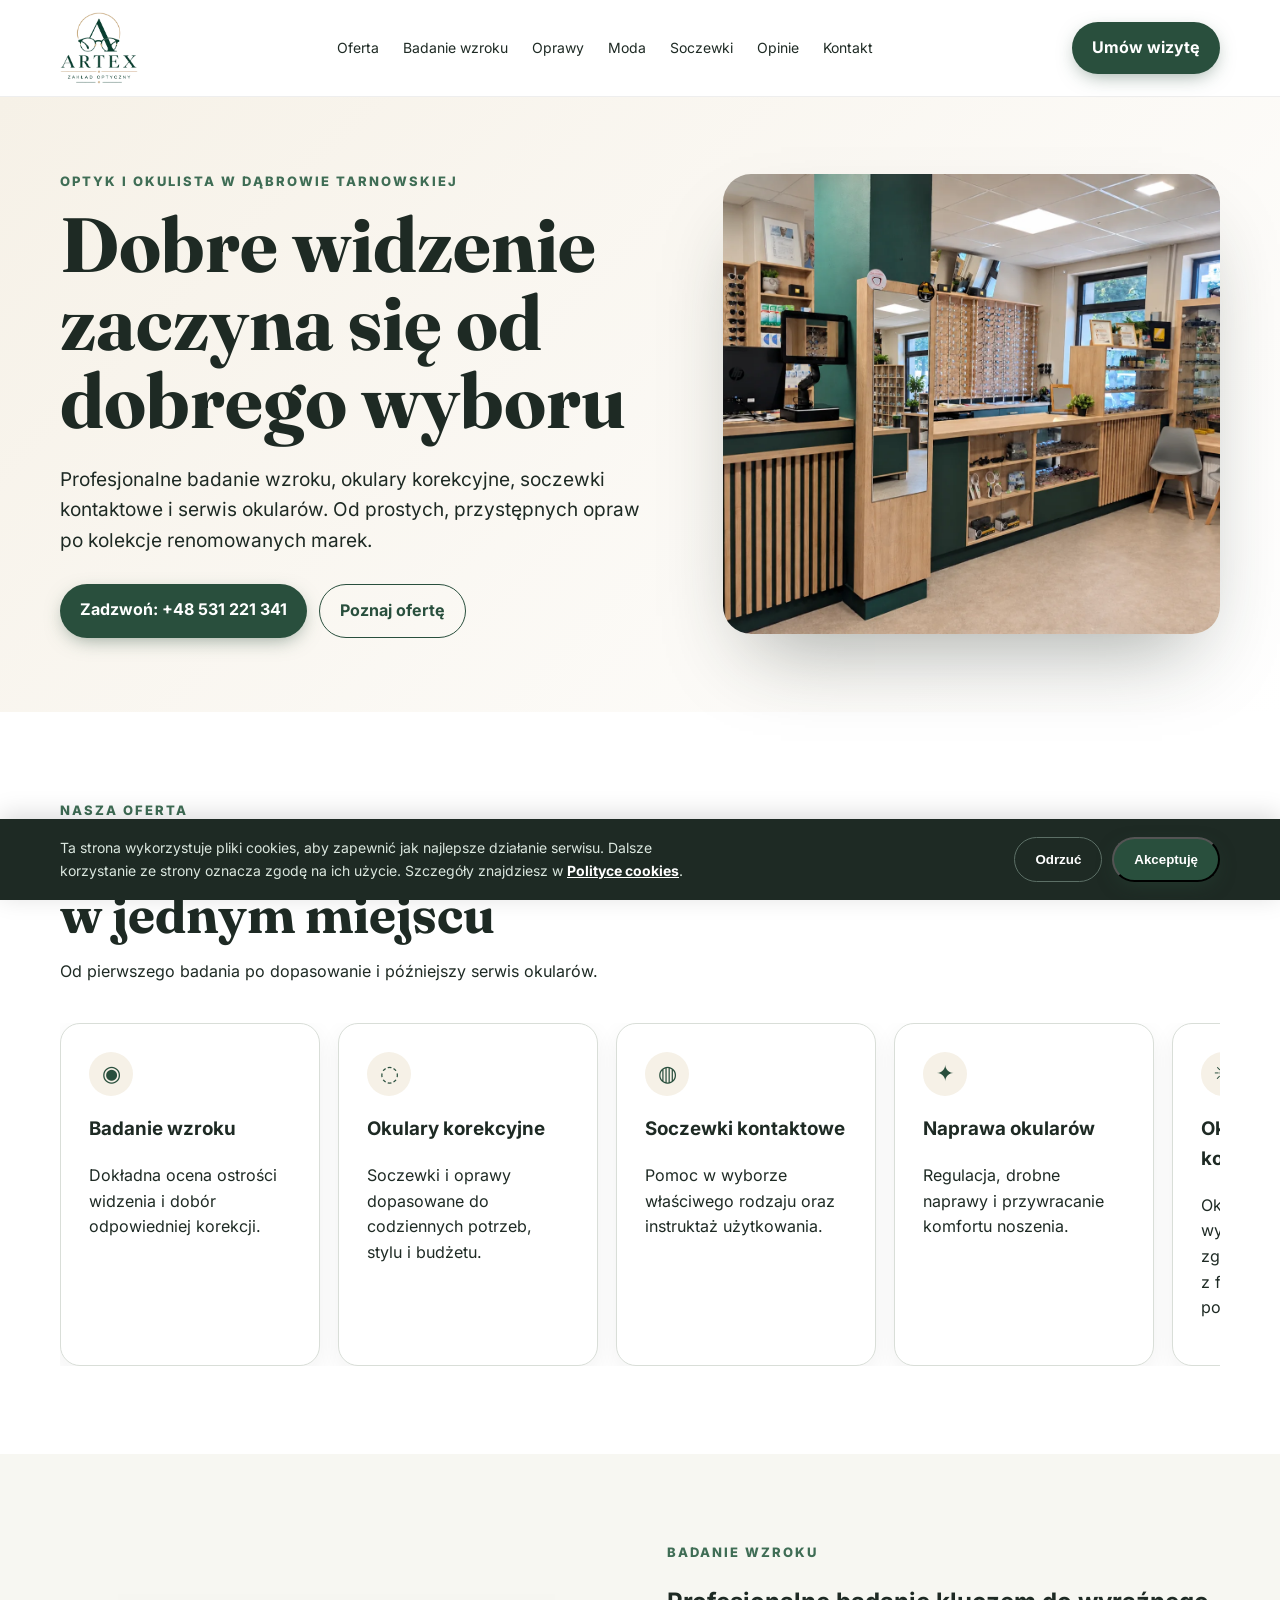
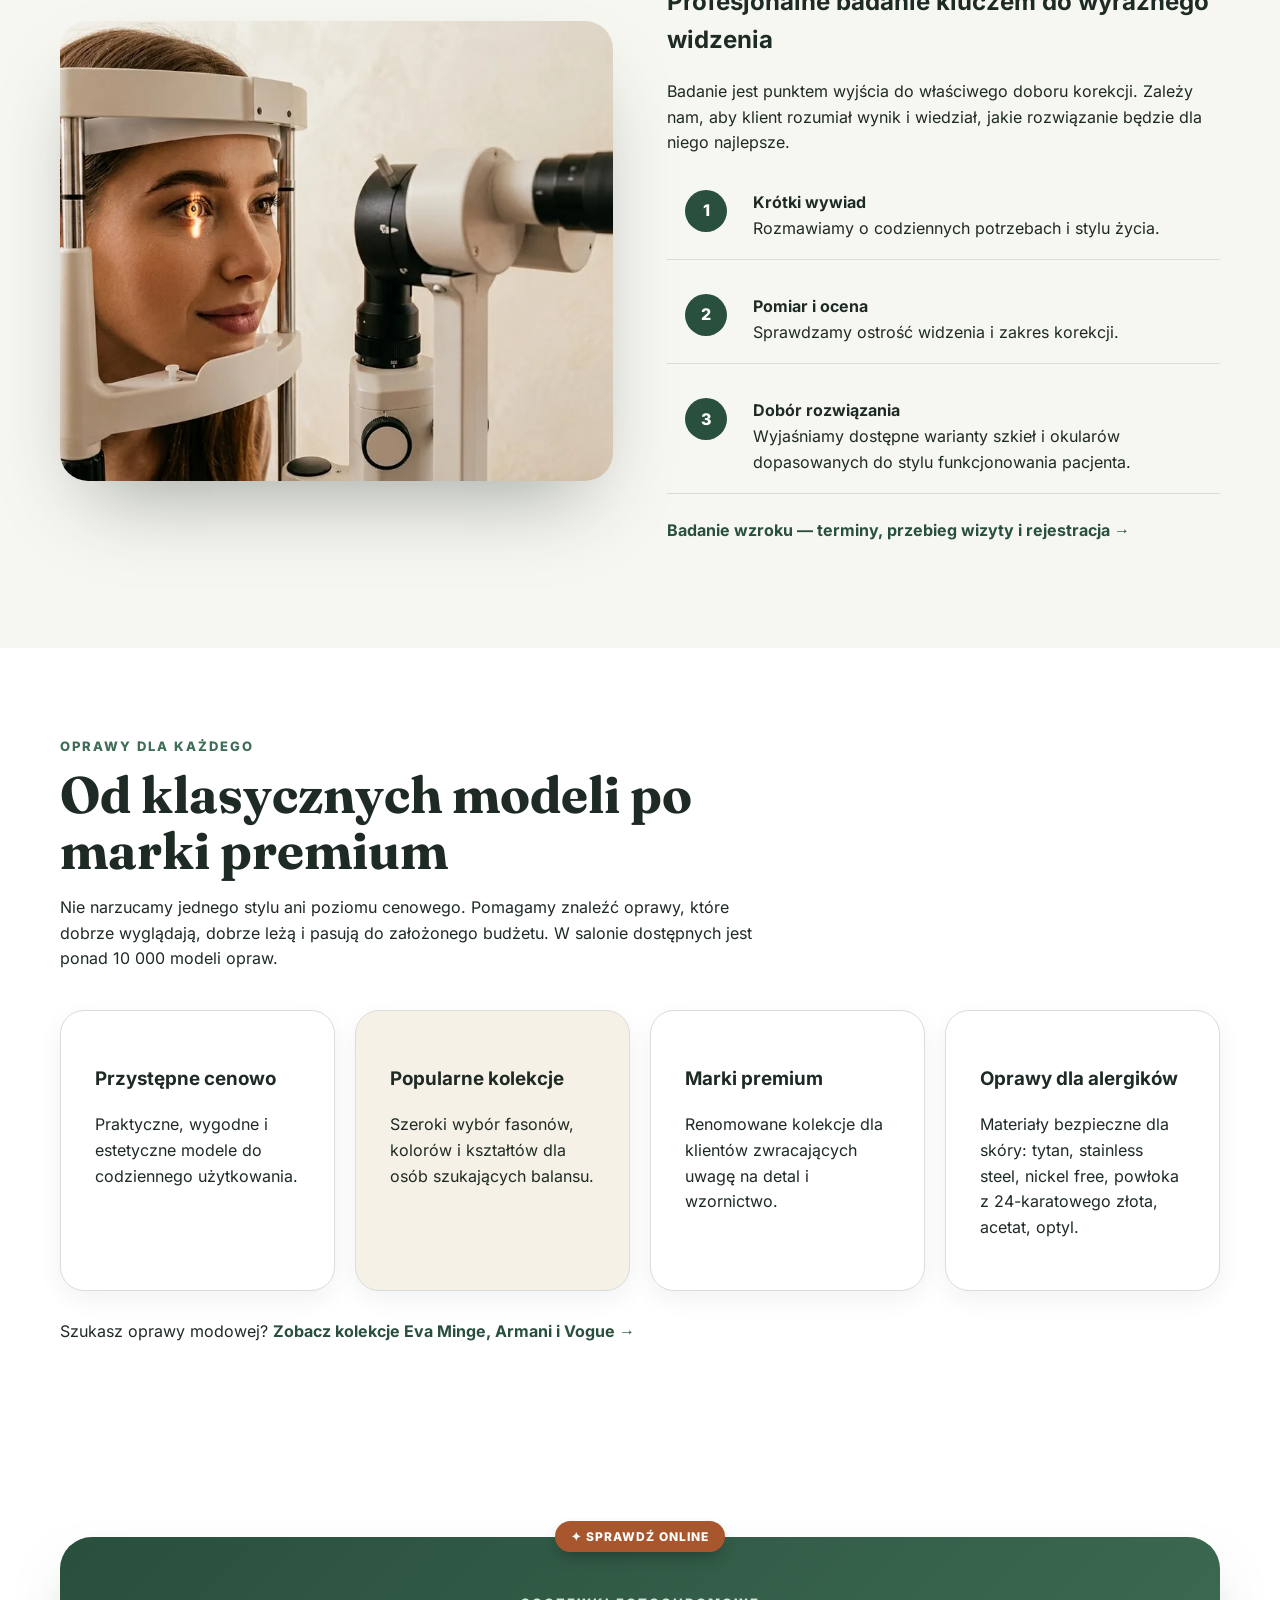
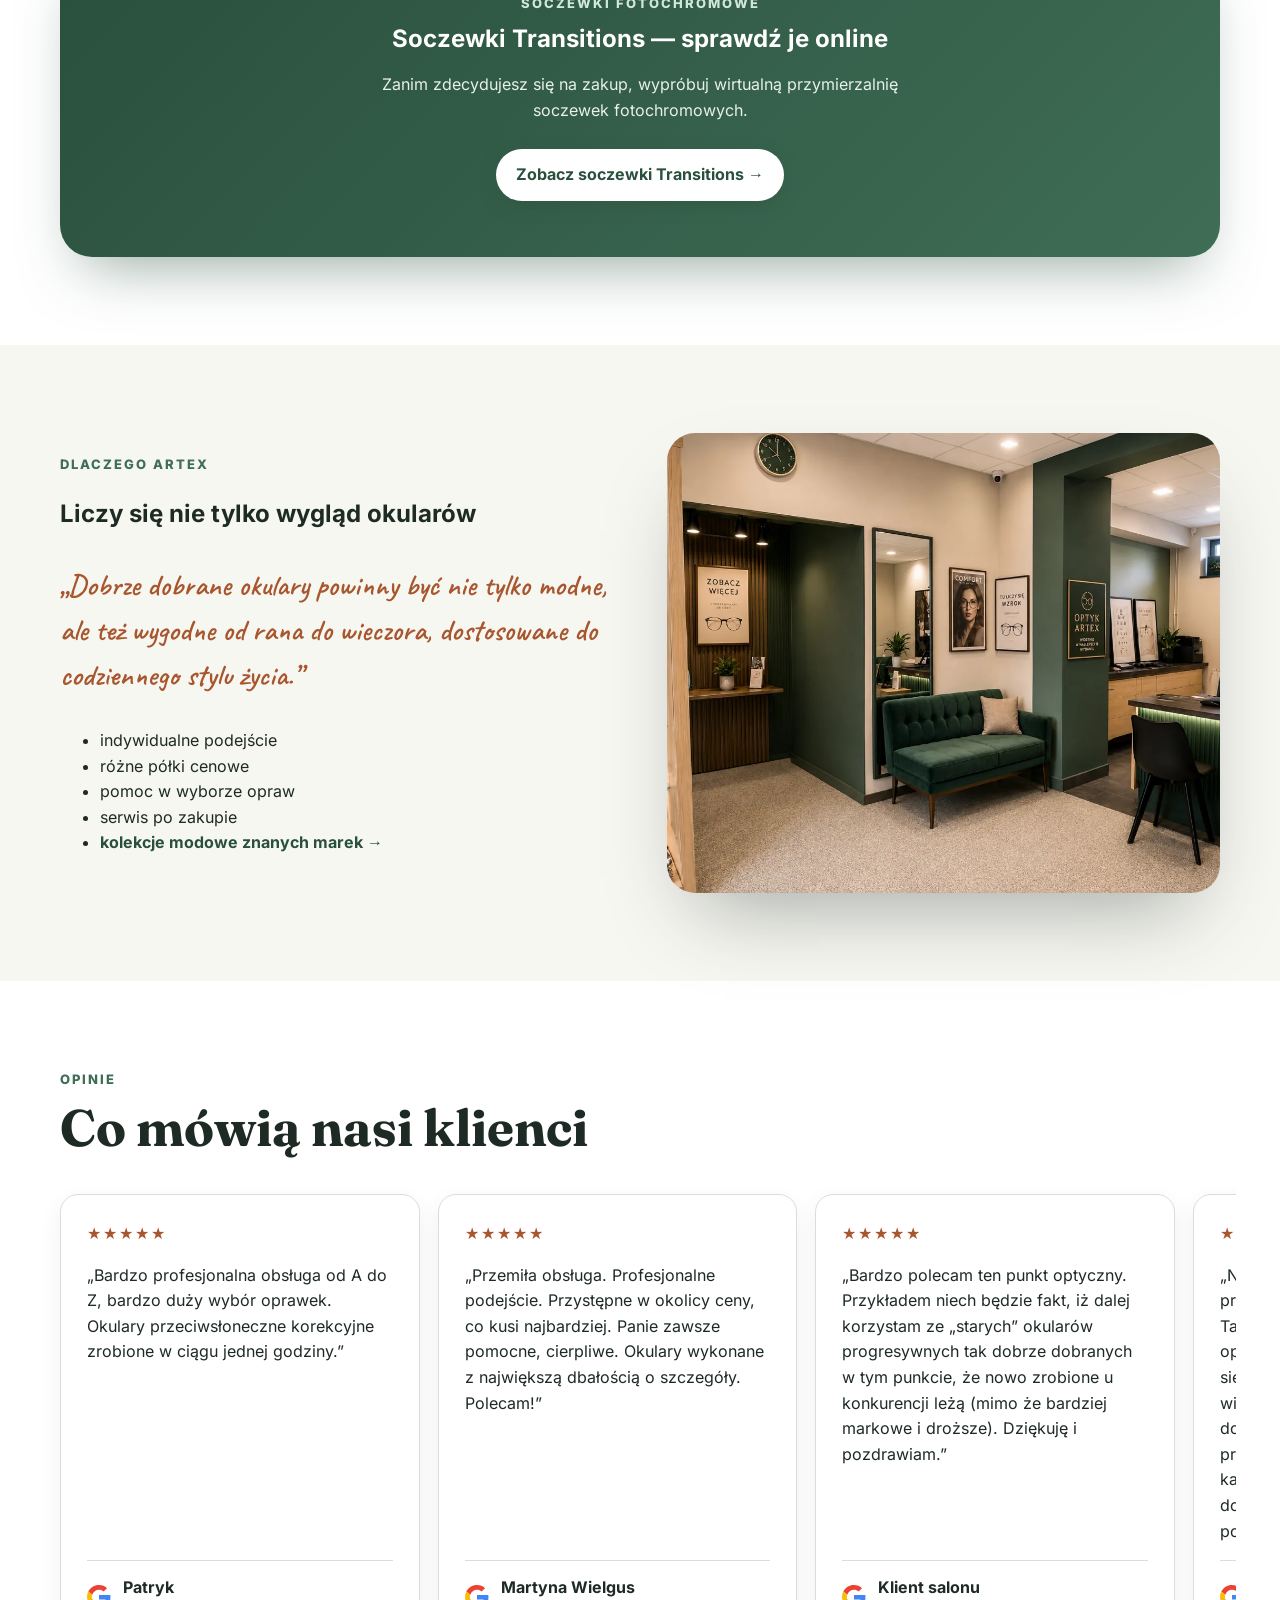
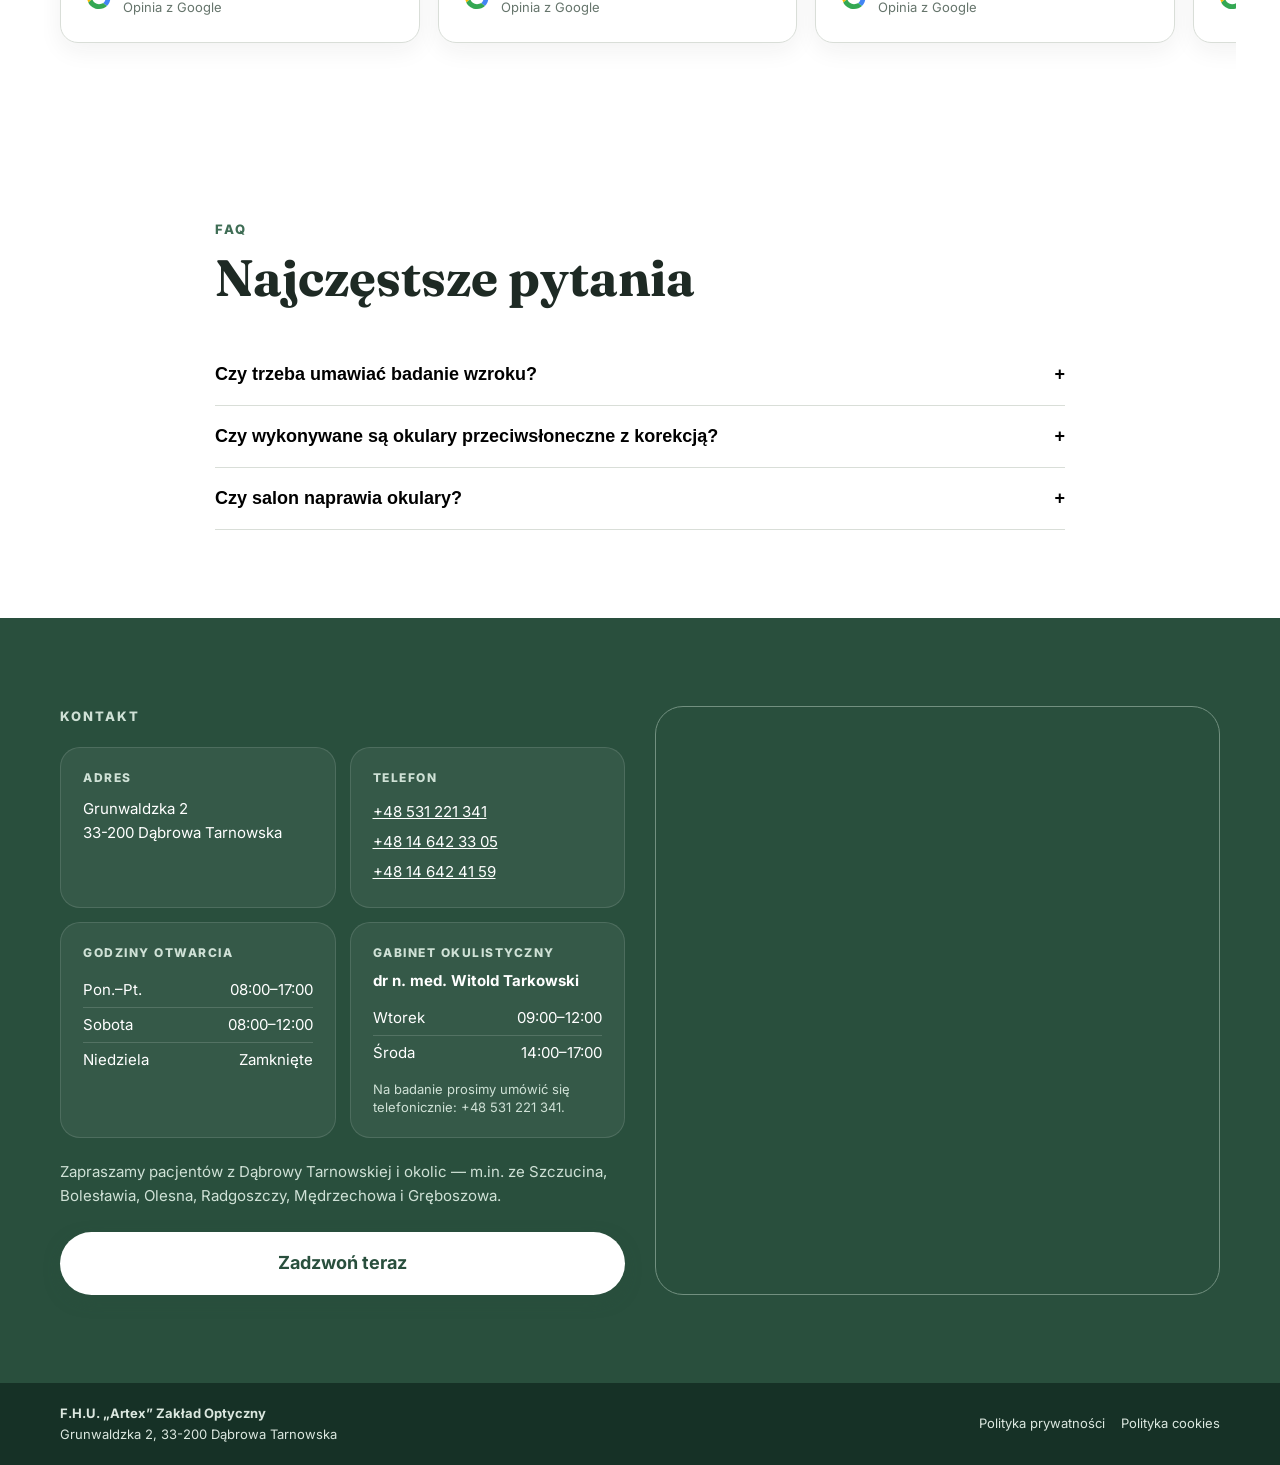
==== commit f8c929e3: "Prefiks +48 przy telefonach, nowe zdjęcie salonu, aktualizacja sitemap - numery komórkowy i stacjona" ====
--- a/index.html
+++ b/index.html
@@ -120,7 +120,7 @@
           "honorificPrefix": "dr n. med.",
           "jobTitle": "Lekarz okulista"
         },
-        "description": "Badanie wzroku po wcześniejszym umówieniu telefonicznym pod numerem 531 221 341.",
+        "description": "Badanie wzroku po wcześniejszym umówieniu telefonicznym pod numerem +48 531 221 341.",
         "telephone": "+48531221341",
         "address": {
           "@type": "PostalAddress",
@@ -174,7 +174,7 @@
           "name": "Czy trzeba umawiać badanie wzroku?",
           "acceptedAnswer": {
             "@type": "Answer",
-            "text": "Tak. Badania wzroku wykonujemy we wtorki w godz. 09:00–12:00 oraz w środy w godz. 14:00–17:00. Prosimy o wcześniejsze umówienie się na konkretną godzinę telefonicznie pod numerem 531 221 341."
+            "text": "Tak. Badania wzroku wykonujemy we wtorki w godz. 09:00–12:00 oraz w środy w godz. 14:00–17:00. Prosimy o wcześniejsze umówienie się na konkretną godzinę telefonicznie pod numerem +48 531 221 341."
           }
         },
         {
@@ -215,7 +215,7 @@
     <a href="/#kontakt">Kontakt</a>
   </div>
   <div class="nav-actions">
-    <a class="btn" href="tel:531221341">Umów wizytę</a>
+    <a class="btn" href="tel:+48531221341">Umów wizytę</a>
     <button class="menu-toggle" id="menuToggle" aria-label="Otwórz menu" aria-expanded="false">☰</button>
   </div>
 </div></nav>
@@ -227,11 +227,11 @@
     <h1><span class="eyebrow">Optyk i okulista w Dąbrowie Tarnowskiej</span>Dobre widzenie zaczyna się od dobrego wyboru</h1>
     <p>Profesjonalne badanie wzroku, okulary korekcyjne, soczewki kontaktowe i serwis okularów. Od prostych, przystępnych opraw po kolekcje renomowanych marek.</p>
     <div class="actions">
-      <a class="btn" href="tel:531221341">Zadzwoń: 531 221 341</a>
+      <a class="btn" href="tel:+48531221341">Zadzwoń: +48 531 221 341</a>
       <a class="btn alt" href="#oferta">Poznaj ofertę</a>
     </div>
   </div>
-  <div class="photo"><img src="img/salon-optyczny.webp" alt="Wnętrze salonu optycznego ARTEX przy Grunwaldzkiej 2 w Dąbrowie Tarnowskiej" width="1321" height="995" fetchpriority="high" decoding="async"></div>
+  <div class="photo"><img src="img/salon-optyczny.webp" alt="Wnętrze salonu optycznego ARTEX przy Grunwaldzkiej 2 w Dąbrowie Tarnowskiej" width="1445" height="1088" fetchpriority="high" decoding="async"></div>
 </div></header>
 
 <section id="oferta"><div class="wrap">
@@ -353,7 +353,7 @@
   </div>
   <div class="faq-item">
     <button class="faq-q" aria-expanded="false" aria-controls="faq-a1" id="faq-q1">Czy trzeba umawiać badanie wzroku?<span aria-hidden="true">+</span></button>
-    <div class="faq-a" id="faq-a1" role="region" aria-labelledby="faq-q1">Tak. Badania wzroku wykonujemy we wtorki w godz. 09:00–12:00 oraz w środy w godz. 14:00–17:00. Prosimy o wcześniejsze umówienie się na konkretną godzinę telefonicznie pod numerem 531 221 341.</div>
+    <div class="faq-a" id="faq-a1" role="region" aria-labelledby="faq-q1">Tak. Badania wzroku wykonujemy we wtorki w godz. 09:00–12:00 oraz w środy w godz. 14:00–17:00. Prosimy o wcześniejsze umówienie się na konkretną godzinę telefonicznie pod numerem +48 531 221 341.</div>
   </div>
   <div class="faq-item">
     <button class="faq-q" aria-expanded="false" aria-controls="faq-a2" id="faq-q2">Czy wykonywane są okulary przeciwsłoneczne z korekcją?<span aria-hidden="true">+</span></button>
@@ -375,7 +375,7 @@
       </div>
       <div class="contact-tile">
         <h3>Telefon</h3>
-        <p><a href="tel:531221341">531 221 341</a><br><a href="tel:146423305">14 642 33 05</a><br><a href="tel:146424159">14 642 41 59</a></p>
+        <p><a href="tel:+48531221341">+48 531 221 341</a><br><a href="tel:+48146423305">+48 14 642 33 05</a><br><a href="tel:+48146424159">+48 14 642 41 59</a></p>
       </div>
       <div class="contact-tile">
         <h3>Godziny otwarcia</h3>
@@ -392,11 +392,11 @@
           <li><span>Wtorek</span><span>09:00–12:00</span></li>
           <li><span>Środa</span><span>14:00–17:00</span></li>
         </ul>
-        <p class="tile-note">Na badanie prosimy umówić się telefonicznie: 531 221 341.</p>
+        <p class="tile-note">Na badanie prosimy umówić się telefonicznie: +48 531 221 341.</p>
       </div>
     </div>
     <p class="contact-area">Zapraszamy pacjentów z Dąbrowy Tarnowskiej i okolic — m.in. ze Szczucina, Bolesławia, Olesna, Radgoszczy, Mędrzechowa i Gręboszowa.</p>
-    <a class="btn contact-call" href="tel:531221341">Zadzwoń teraz</a>
+    <a class="btn contact-call" href="tel:+48531221341">Zadzwoń teraz</a>
   </div>
   <div class="map-embed"><iframe src="https://www.google.com/maps/embed?pb=!1m18!1m12!1m3!1d3463.5591225397366!2d20.984419100000004!3d50.175194999999995!2m3!1f0!2f0!3f0!3m2!1i1024!2i768!4f13.1!3m3!1m2!1s0x473d7f13b22c8687%3A0x9c35d5a77ed91a1c!2s%22ARTEX%22%20Zak%C5%82ad%20Optyczny!5e1!3m2!1spl!2spl!4v1786120829022!5m2!1spl!2spl" allowfullscreen="" loading="lazy" referrerpolicy="strict-origin-when-cross-origin" title="Mapa – salon ARTEX Zakład Optyczny, Grunwaldzka 2, Dąbrowa Tarnowska"></iframe></div>
 </div></section>
